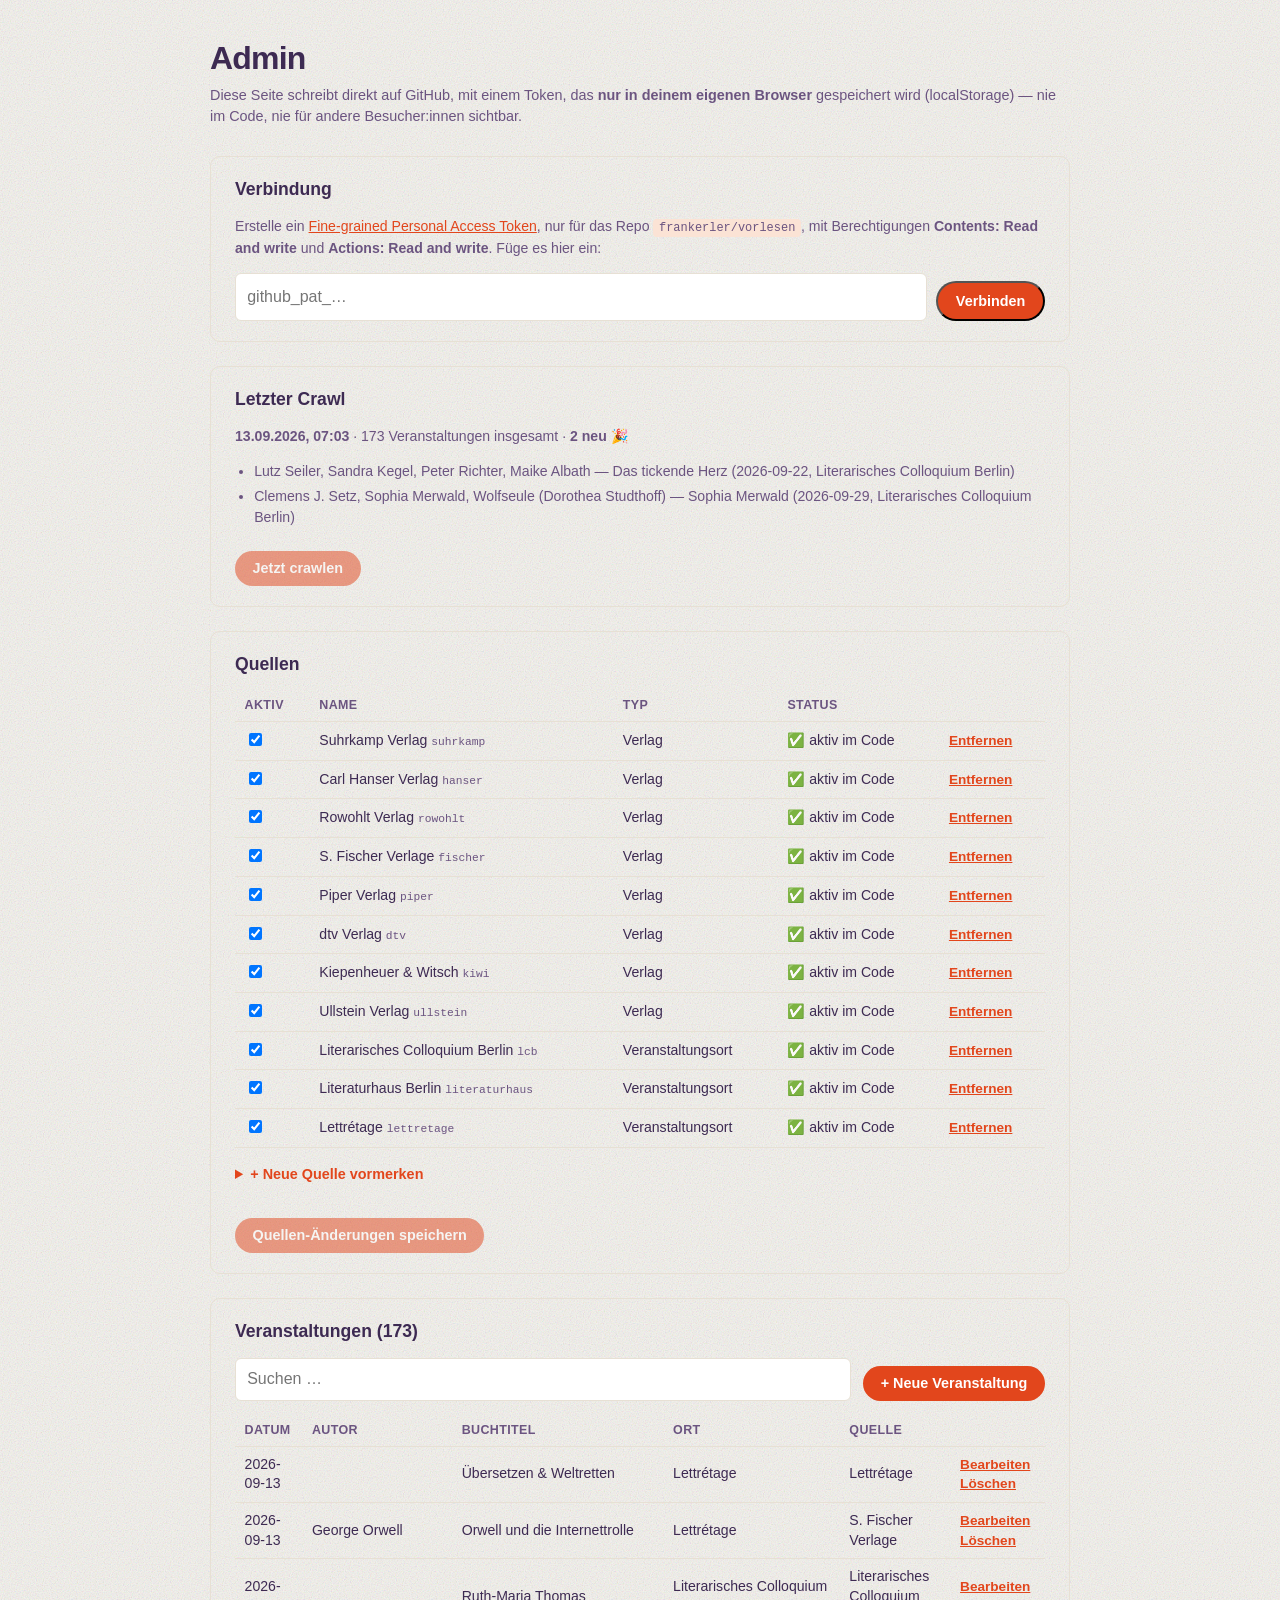
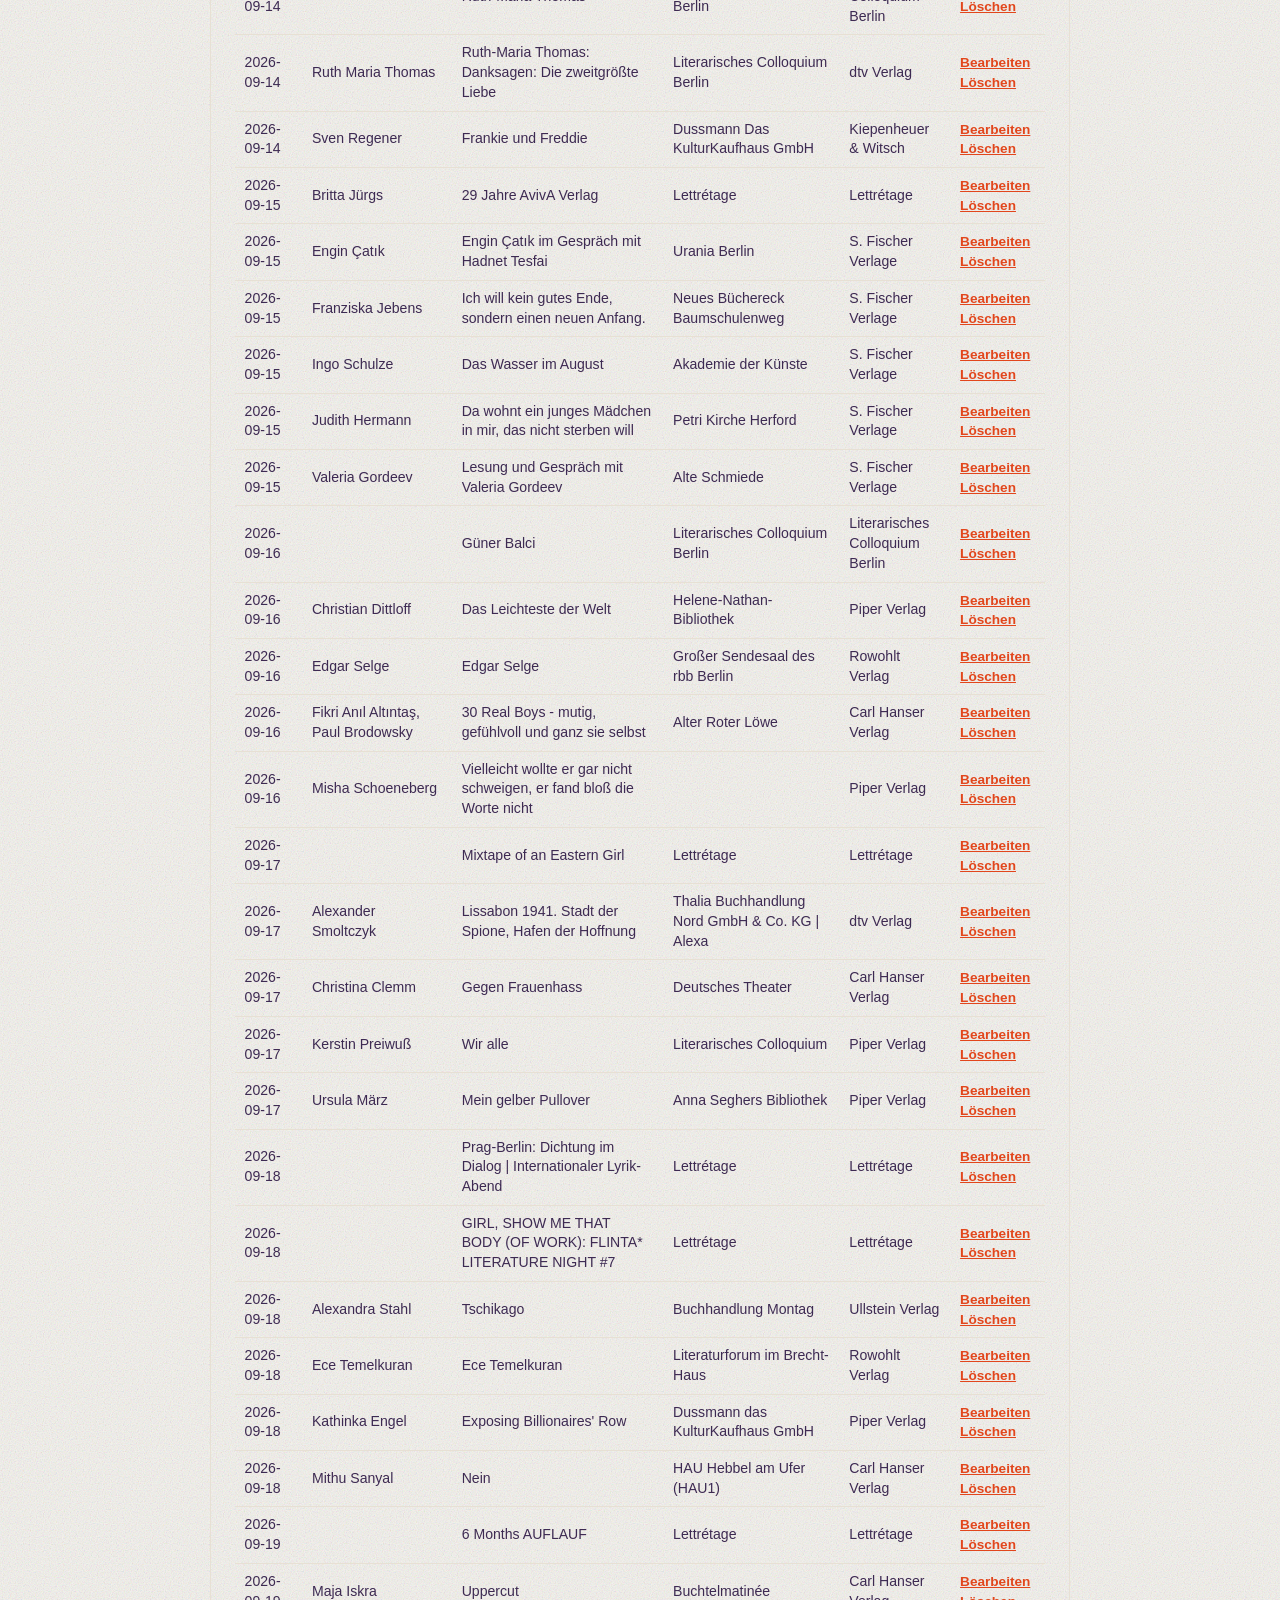
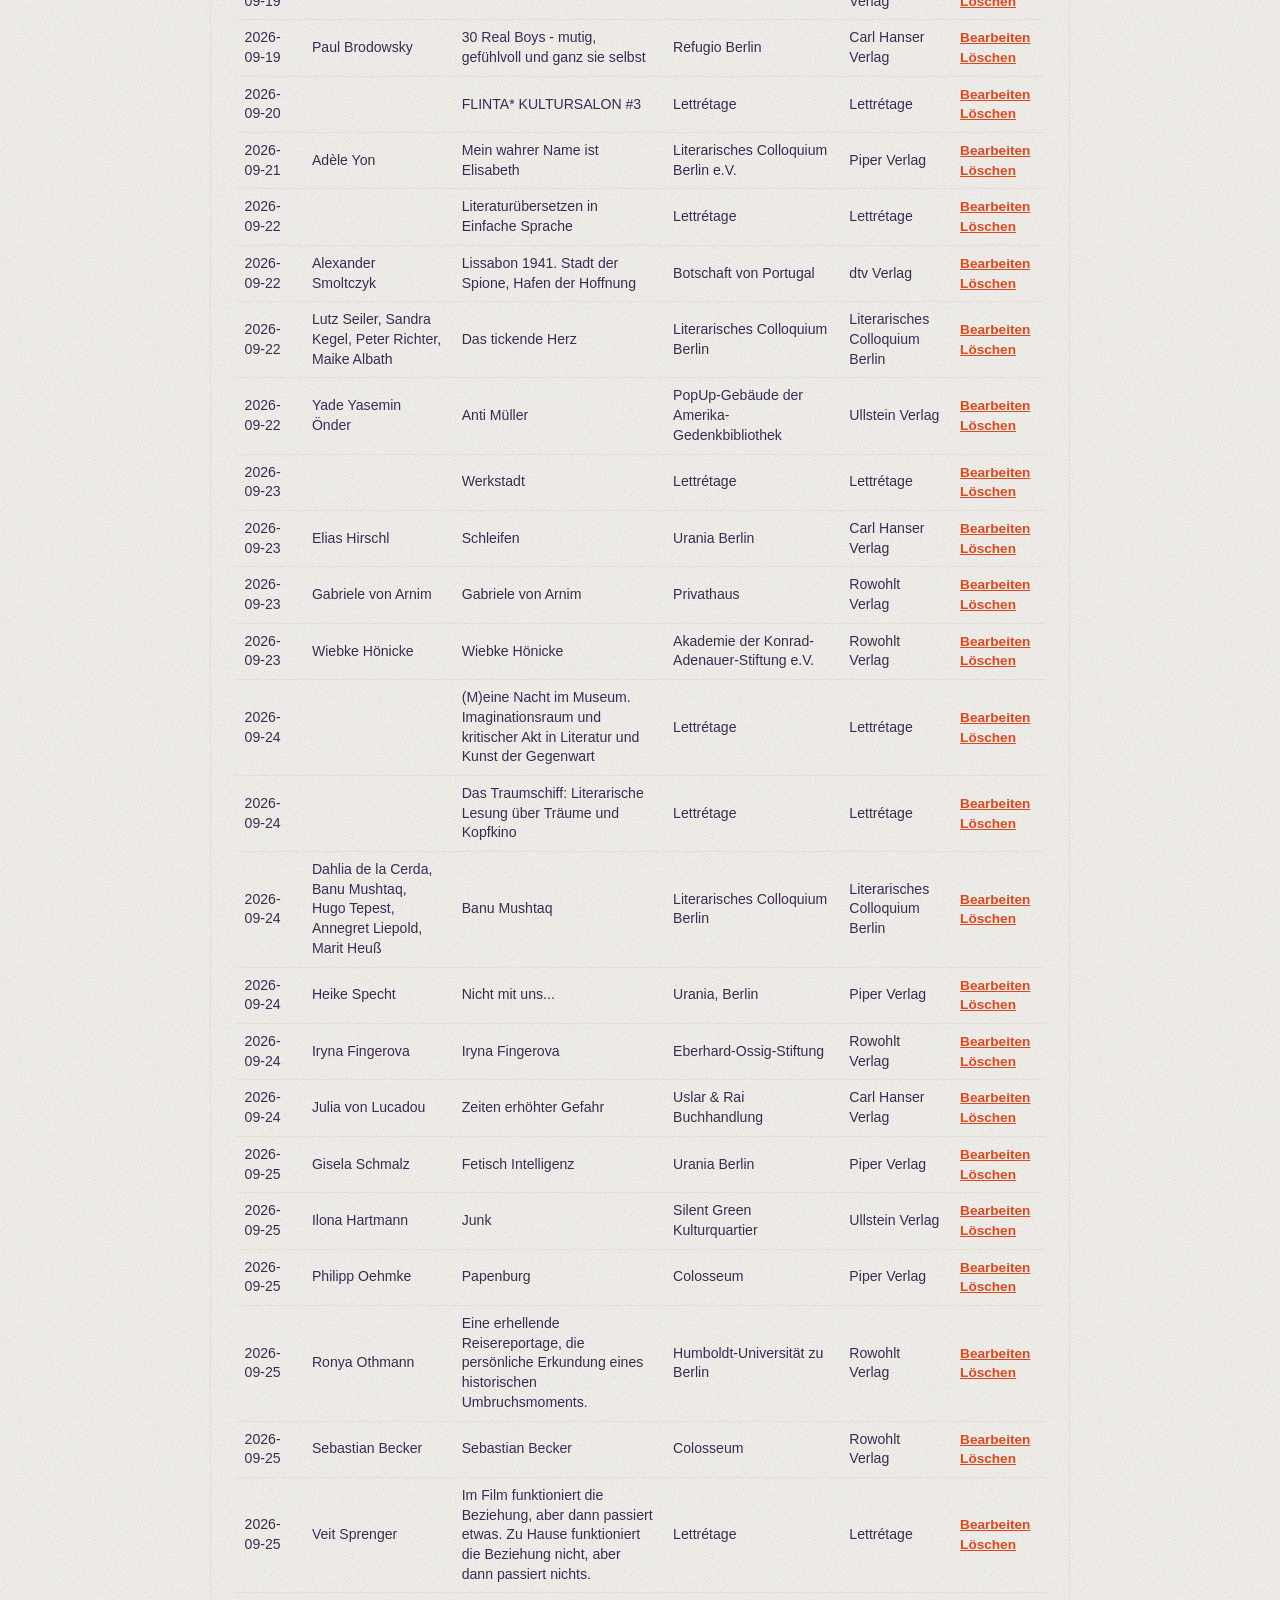
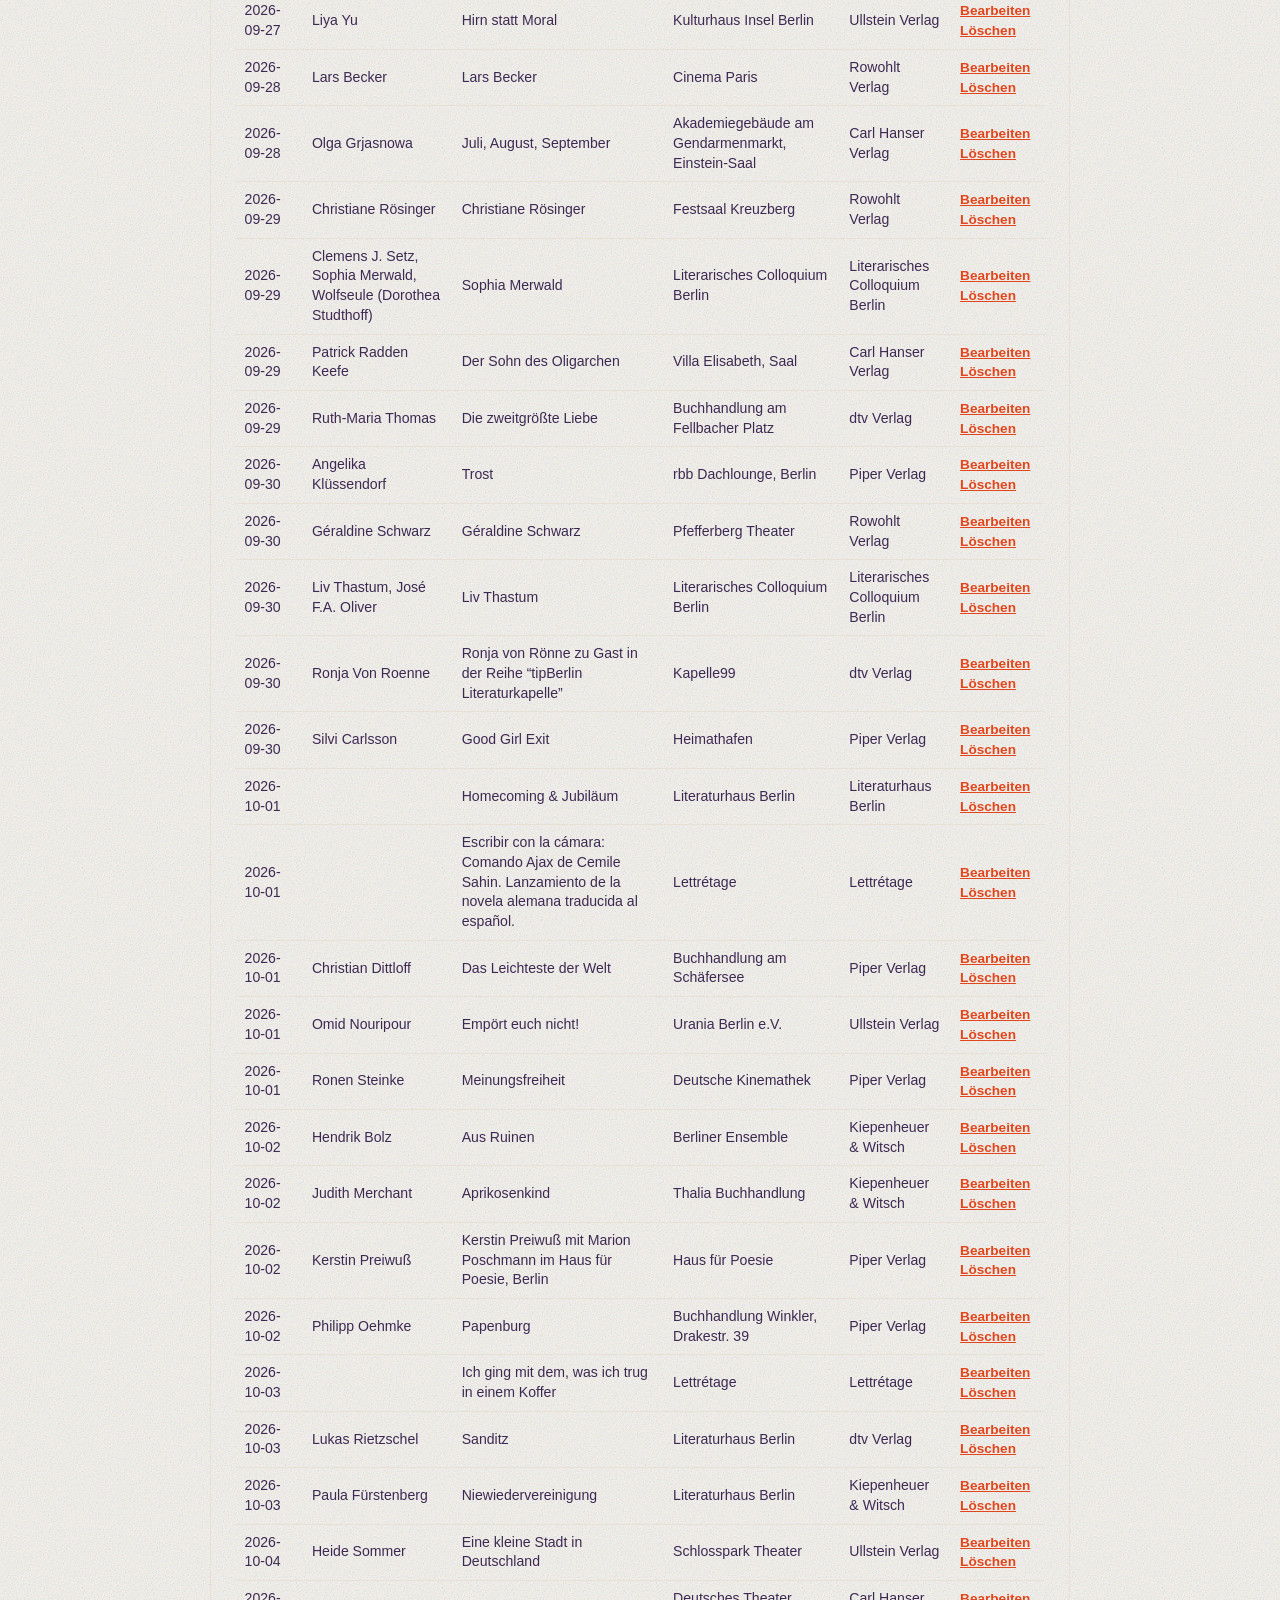
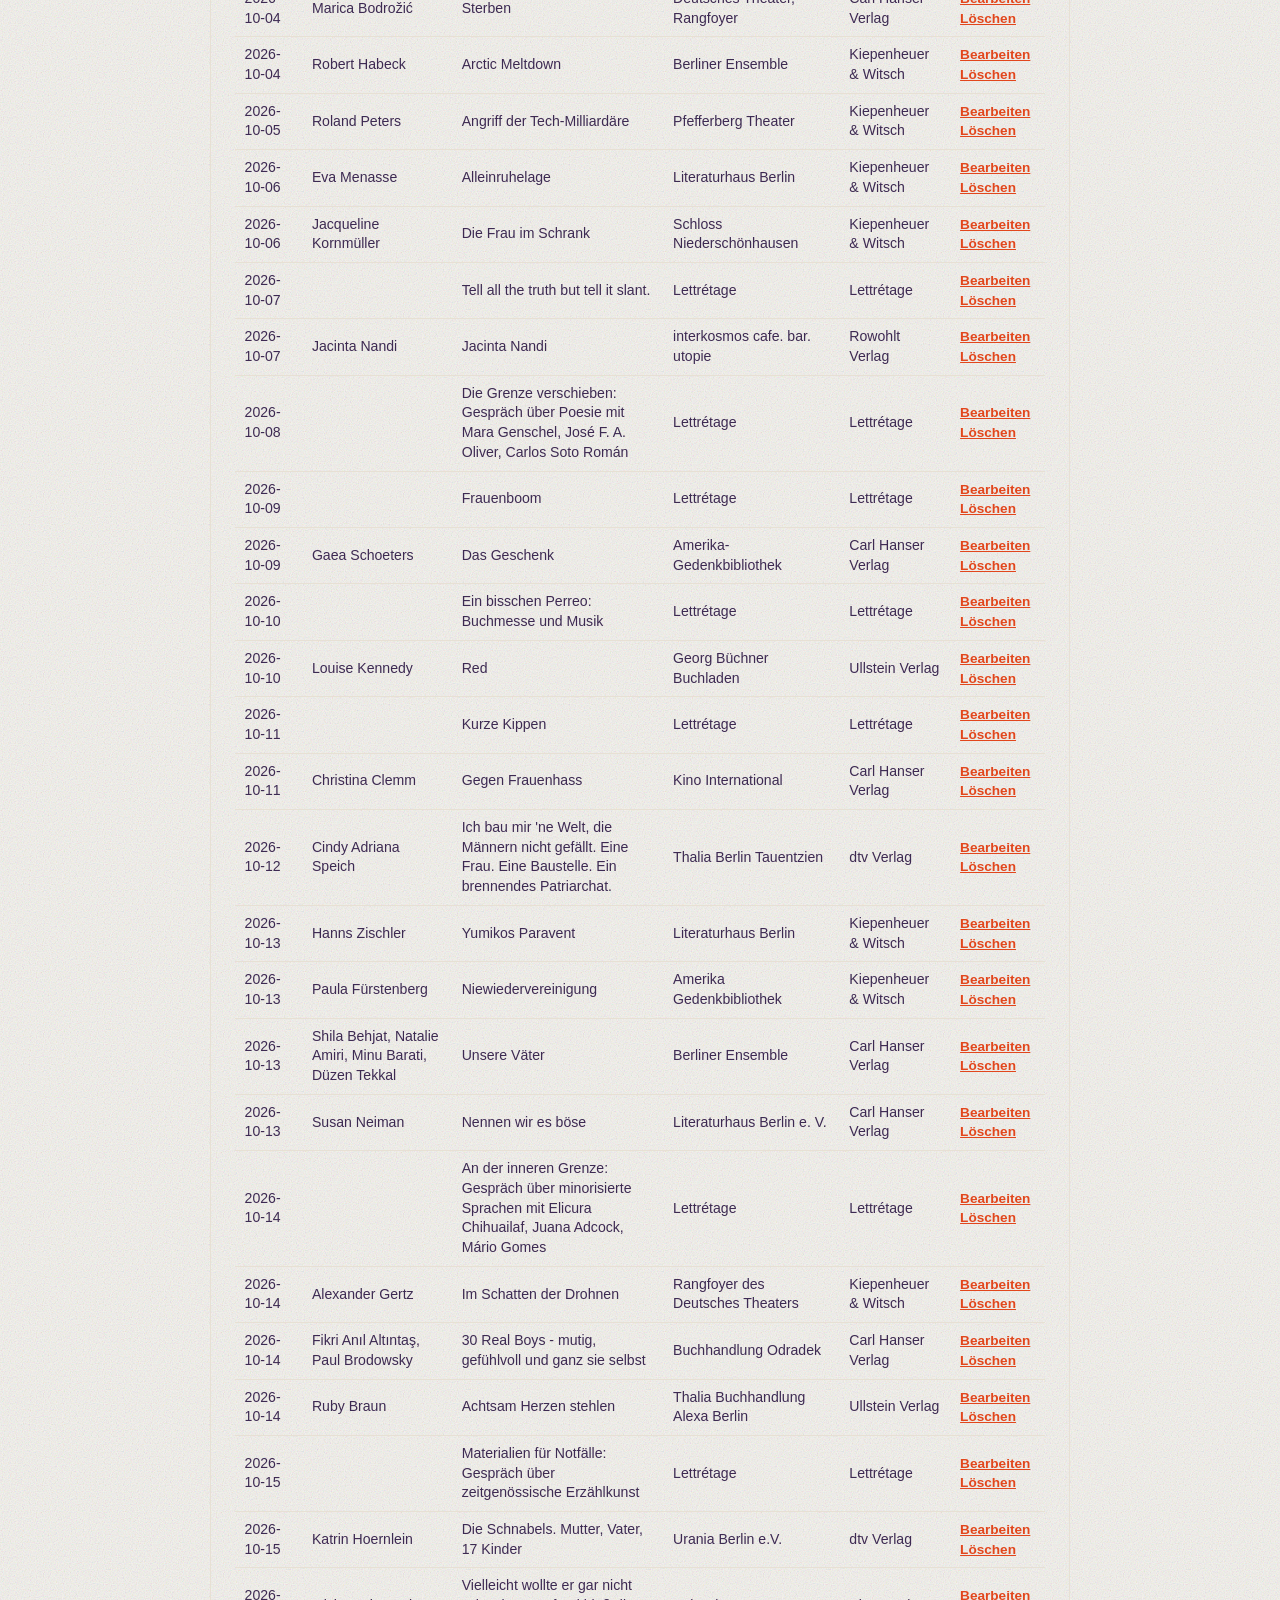
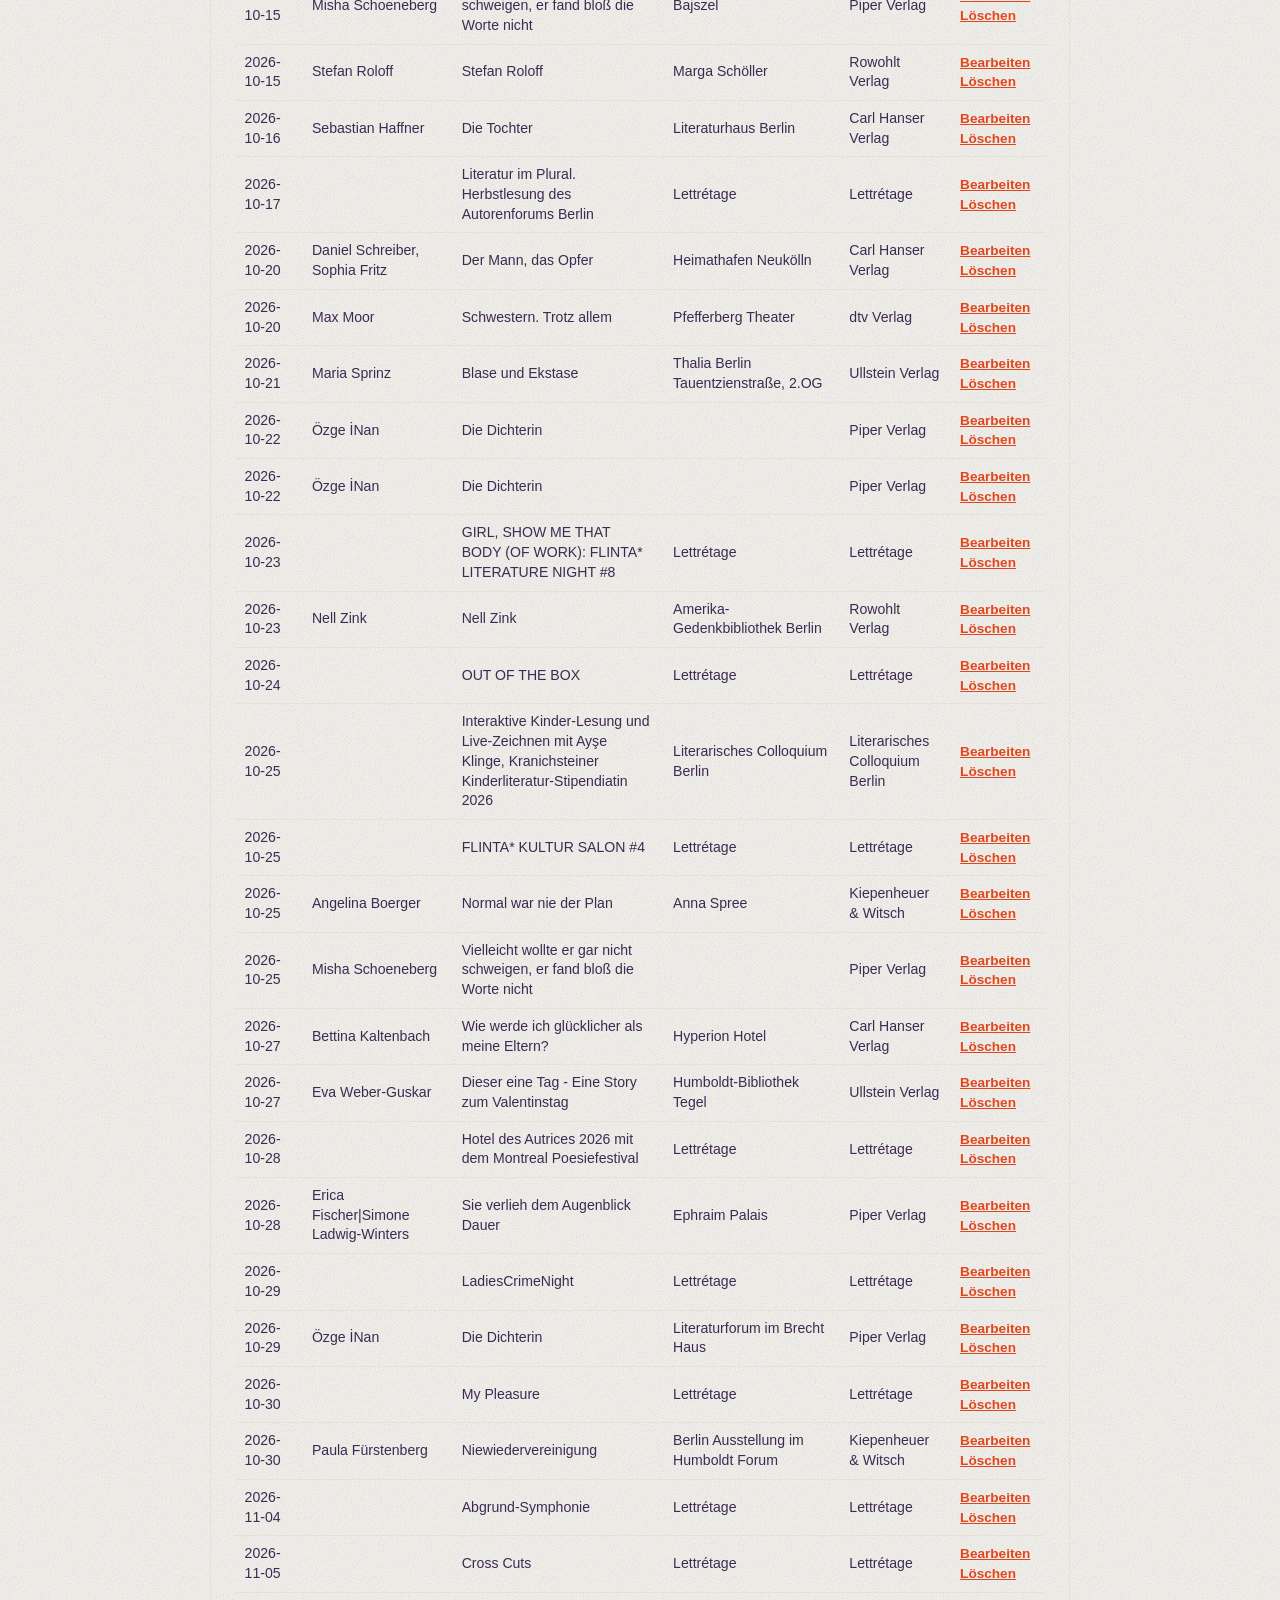
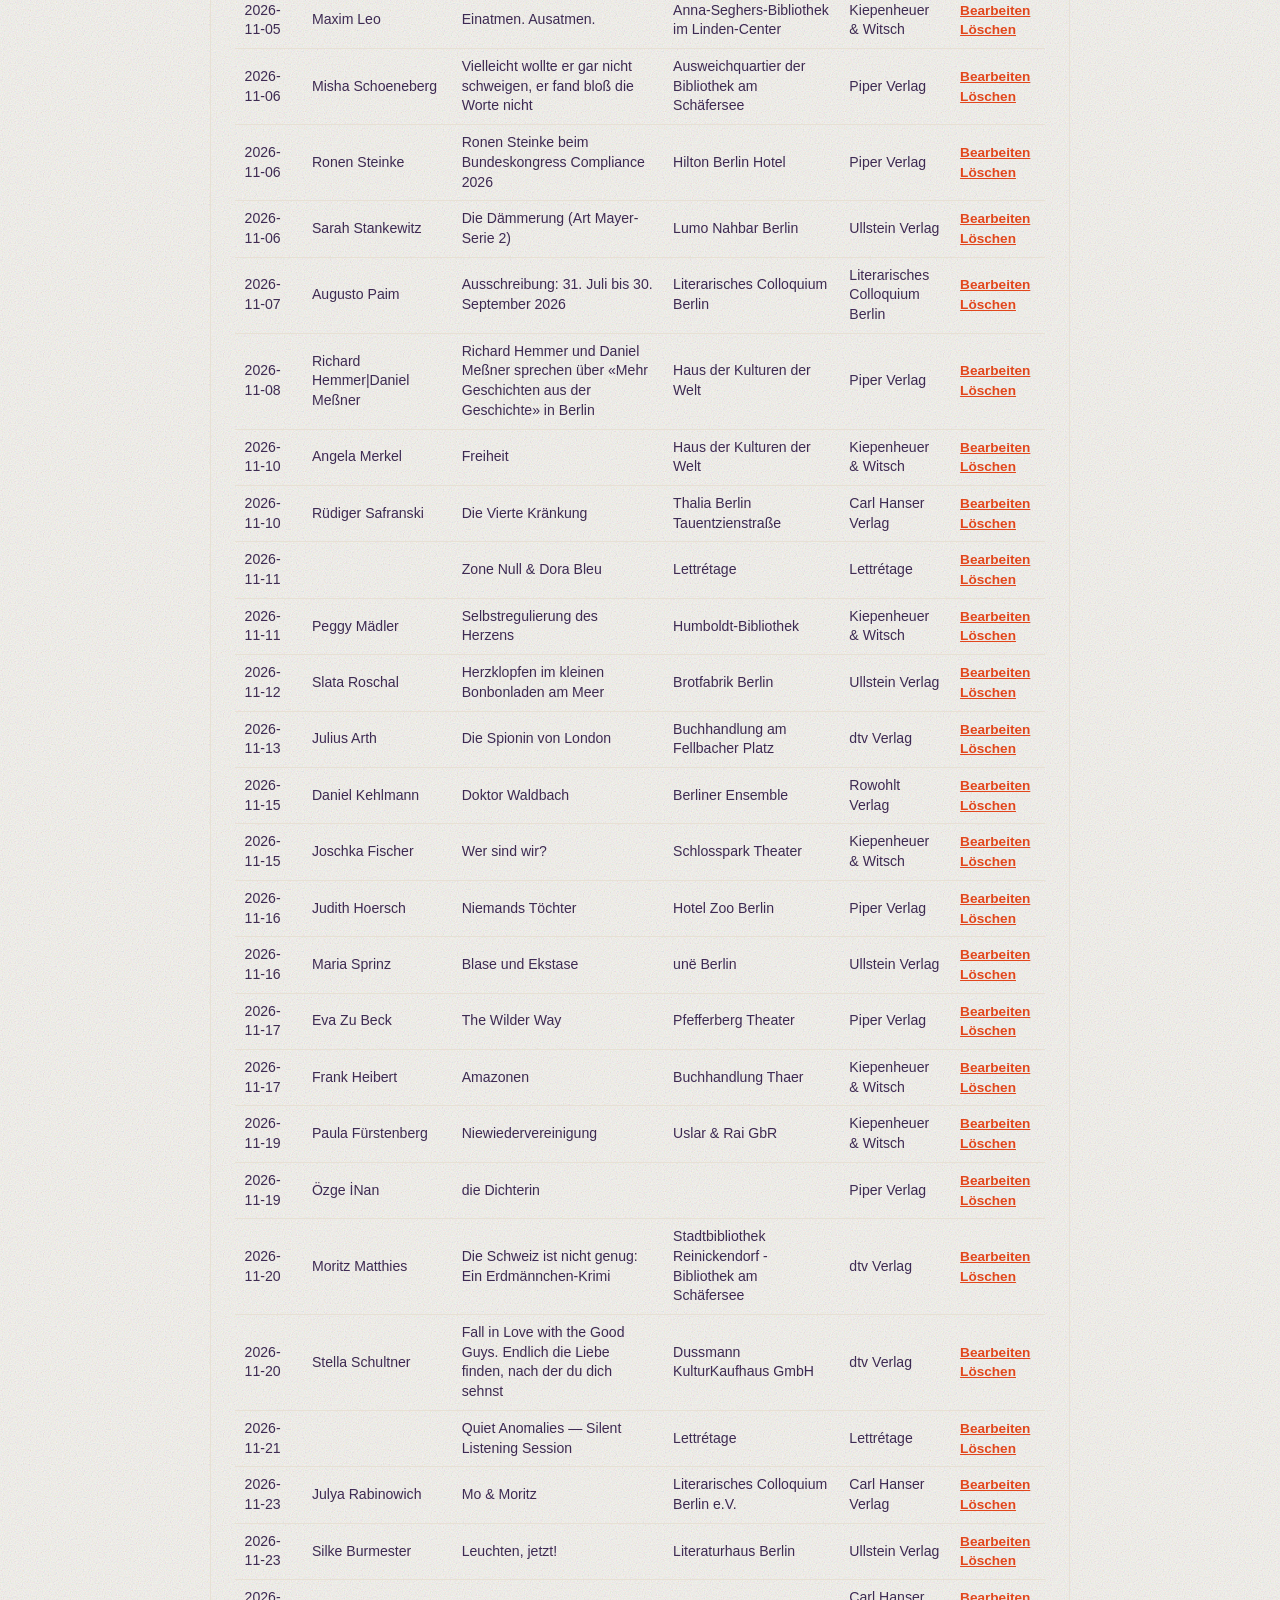
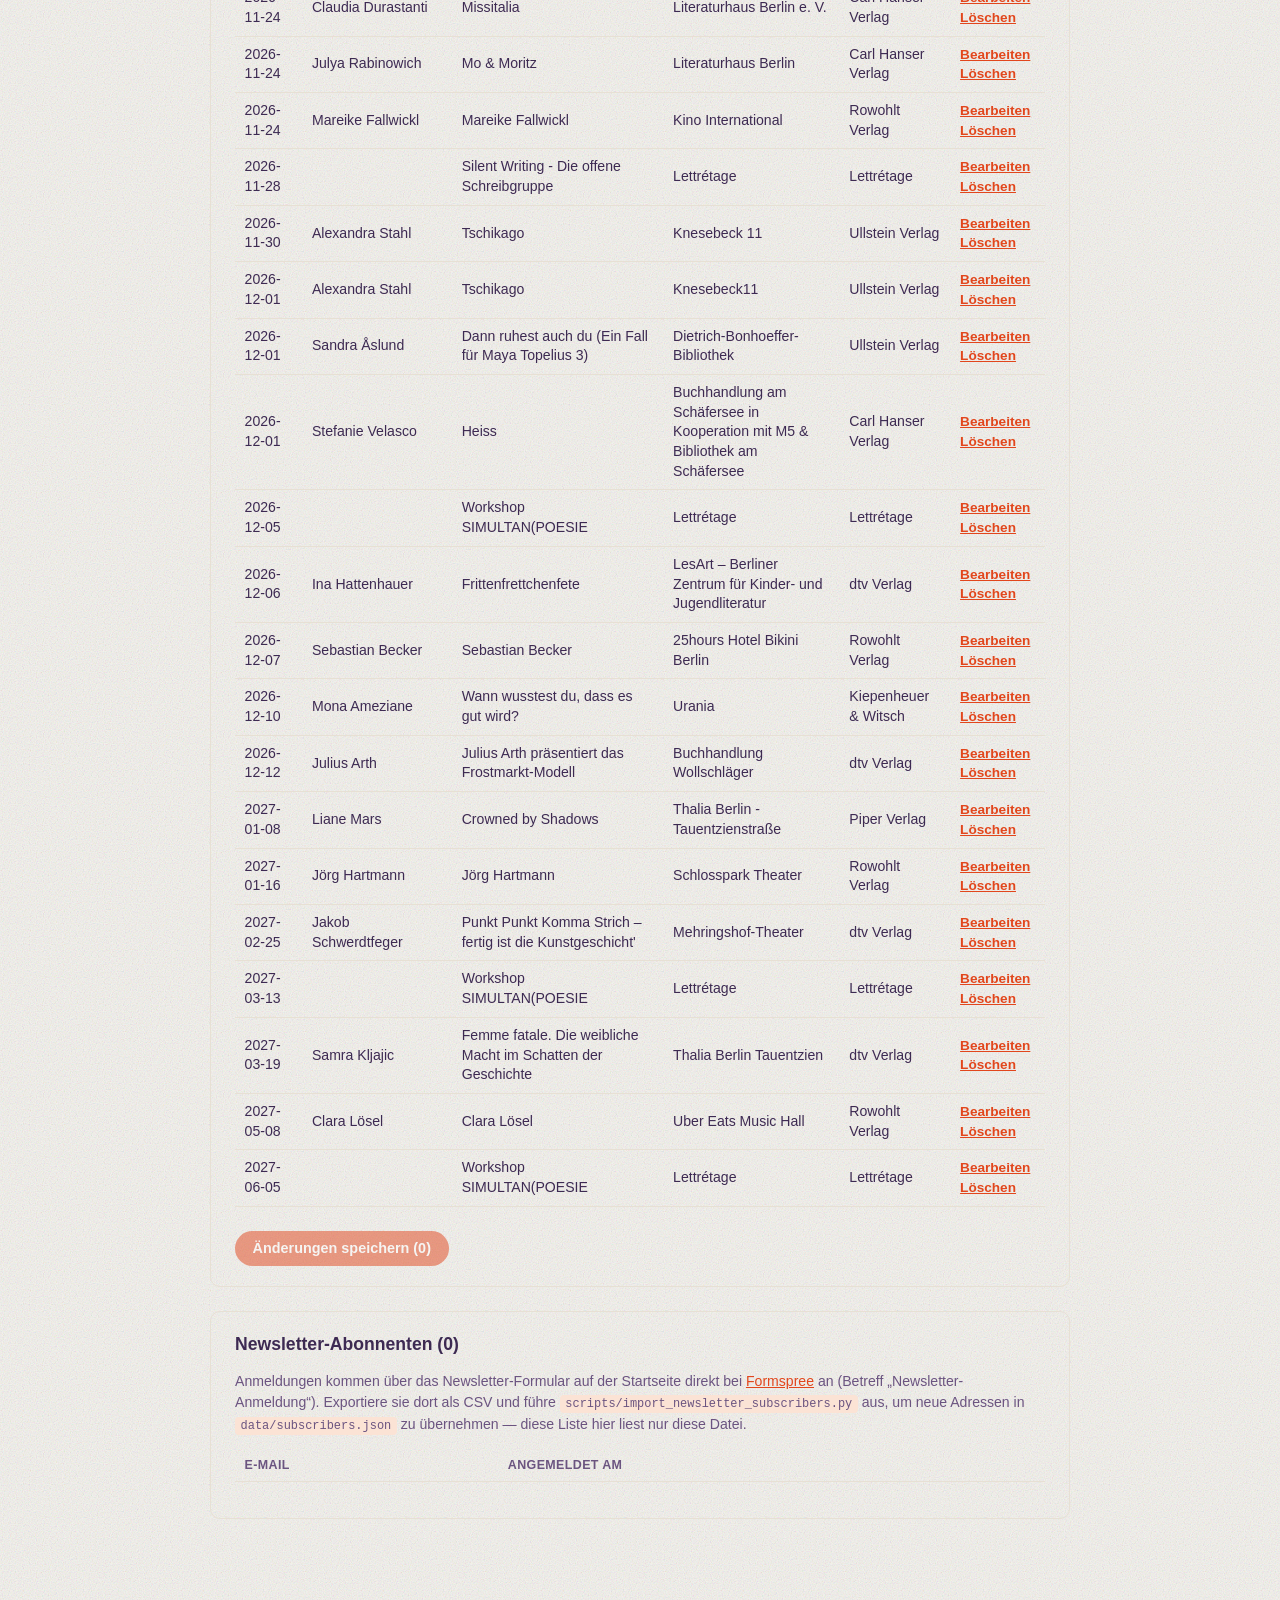
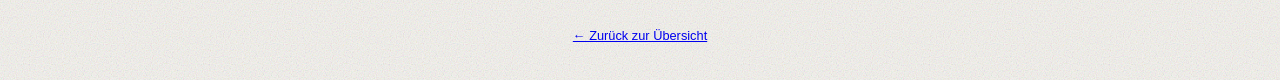
==== web/admin.html @ e62b17f5 "Cap the detail view at 800px wide on desktop The full-screen event detail overlay used to stretch ed" ====
<!DOCTYPE html>
<html lang="de">
<head>
<meta charset="UTF-8">
<meta name="viewport" content="width=device-width, initial-scale=1.0">
<meta name="robots" content="noindex, nofollow">
<title>Admin · Laut vorlesen in Berlin</title>
<link rel="stylesheet" href="style.css?v=29">
<link rel="stylesheet" href="admin.css?v=29">
</head>
<body class="admin-body">
  <header class="site-header">
    <h1>Admin</h1>
    <p class="admin-subtitle">
      Diese Seite schreibt direkt auf GitHub, mit einem Token, das <strong>nur in deinem eigenen Browser</strong>
      gespeichert wird (localStorage) — nie im Code, nie für andere Besucher:innen sichtbar.
    </p>
  </header>

  <main>
    <!-- Connection -->
    <section class="admin-section" id="connect-section">
      <h2>Verbindung</h2>
      <div id="connect-disconnected">
        <p class="admin-note">
          Erstelle ein <a href="https://github.com/settings/personal-access-tokens/new" target="_blank" rel="noopener noreferrer">Fine-grained Personal Access Token</a>,
          nur für das Repo <code>frankerler/vorlesen</code>, mit Berechtigungen
          <strong>Contents: Read and write</strong> und <strong>Actions: Read and write</strong>. Füge es hier ein:
        </p>
        <div class="connect-row">
          <input type="password" id="token-input" placeholder="github_pat_…" autocomplete="off">
          <button id="connect-btn" class="detail-link">Verbinden</button>
        </div>
      </div>
      <div id="connect-connected" hidden>
        <p class="admin-note">✅ Verbunden als <strong id="connected-user"></strong>. <button id="disconnect-btn" class="link-btn">Trennen</button></p>
      </div>
      <p id="connect-error" class="suggest-status suggest-status--error" hidden></p>
    </section>

    <!-- Last crawl / new events -->
    <section class="admin-section">
      <h2>Letzter Crawl</h2>
      <div id="last-run-info" class="admin-note">Lade …</div>
      <button id="crawl-now-btn" class="detail-link" disabled title="Verbinde dich zuerst mit GitHub">Jetzt crawlen</button>
      <p id="crawl-status" class="suggest-status" hidden></p>
    </section>

    <!-- Sources -->
    <section class="admin-section">
      <h2>Quellen</h2>
      <table class="admin-table" id="sources-table">
        <thead><tr><th>Aktiv</th><th>Name</th><th>Typ</th><th>Status</th><th></th></tr></thead>
        <tbody id="sources-tbody"></tbody>
      </table>
      <details class="admin-add-form">
        <summary>+ Neue Quelle vormerken</summary>
        <p class="admin-note">
          Neue Quellen brauchen erst einen eigenen Scraper (jede Website ist anders aufgebaut) — hier trägst
          du sie nur als Wunsch/Vormerkung ein; sie crawlt noch nichts, bis der Scraper gebaut ist.
        </p>
        <form id="add-source-form">
          <label>ID (kurz, z. B. <code>aufbau</code>)<input type="text" name="id" required pattern="[a-z0-9_-]+"></label>
          <label>Name<input type="text" name="label" required></label>
          <label>Typ
            <select name="type"><option value="publisher">Verlag</option><option value="venue">Veranstaltungsort</option></select>
          </label>
          <label>URL<input type="url" name="url" placeholder="https://…"></label>
          <button type="submit" class="detail-link">Vormerken</button>
        </form>
      </details>
      <button id="save-sources-btn" class="detail-link" disabled title="Verbinde dich zuerst mit GitHub">Quellen-Änderungen speichern</button>
      <p id="sources-status" class="suggest-status" hidden></p>
    </section>

    <!-- Events CRUD -->
    <section class="admin-section">
      <h2>Veranstaltungen (<span id="events-count">0</span>)</h2>
      <div class="admin-toolbar">
        <input type="search" id="events-search" placeholder="Suchen …">
        <button id="add-event-btn" class="detail-link">+ Neue Veranstaltung</button>
      </div>
      <table class="admin-table" id="events-table">
        <thead><tr><th>Datum</th><th>Autor</th><th>Buchtitel</th><th>Ort</th><th>Quelle</th><th></th></tr></thead>
        <tbody id="events-tbody"></tbody>
      </table>
      <button id="save-events-btn" class="detail-link" disabled title="Verbinde dich zuerst mit GitHub">
        Änderungen speichern (<span id="pending-changes">0</span>)
      </button>
      <p id="events-status" class="suggest-status" hidden></p>
    </section>

    <!-- Newsletter subscribers -->
    <section class="admin-section">
      <h2>Newsletter-Abonnenten (<span id="subscribers-count">0</span>)</h2>
      <p class="admin-note">
        Anmeldungen kommen über das Newsletter-Formular auf der Startseite direkt bei
        <a href="https://formspree.io/login" target="_blank" rel="noopener noreferrer">Formspree</a> an (Betreff
        „Newsletter-Anmeldung“). Exportiere sie dort als CSV und führe
        <code>scripts/import_newsletter_subscribers.py</code> aus, um neue Adressen in
        <code>data/subscribers.json</code> zu übernehmen — diese Liste hier liest nur diese Datei.
      </p>
      <table class="admin-table" id="subscribers-table">
        <thead><tr><th>E-Mail</th><th>Angemeldet am</th></tr></thead>
        <tbody id="subscribers-tbody"></tbody>
      </table>
    </section>
  </main>

  <div id="event-overlay" class="overlay" hidden>
    <div class="detail-panel" role="dialog" aria-modal="true">
      <button id="close-event-form" class="close-btn" aria-label="Schließen">&times;</button>
      <h2 id="event-form-title">Veranstaltung bearbeiten</h2>
      <form id="event-form">
        <input type="hidden" name="id">
        <label>Autor *<input type="text" name="author" required></label>
        <label>Buchtitel *<input type="text" name="book_title" required></label>
        <label>Datum *<input type="date" name="date" required></label>
        <label>Uhrzeit<input type="time" name="time"></label>
        <label>Veranstaltungsort<input type="text" name="venue"></label>
        <label>Adresse<input type="text" name="address" placeholder="Straße, PLZ Berlin"></label>
        <label>Quelle / Verlag<input type="text" name="publisher"></label>
        <label>Link<input type="url" name="url" placeholder="https://…"></label>
        <label>Cover-Bild-URL<input type="url" name="cover_image" placeholder="https://…"></label>
        <label>Bildnachweis (Fotograf:in)<input type="text" name="image_credit" placeholder="z. B. Max Mustermann"></label>
        <button type="submit" class="detail-link suggest-submit">Übernehmen</button>
      </form>
    </div>
  </div>

  <footer class="site-footer">
    <p><a href="index.html">← Zurück zur Übersicht</a></p>
  </footer>

  <script src="admin.js?v=29"></script>
</body>
</html>
---- web/style.css ----
:root {
  --bg: #f6f4ef;
  --card-bg: #ffffff;
  --ink: #3d2a52;
  --ink-soft: #6b5480;
  --accent: #e2461c;
  --accent-dark: #b23414;
  --accent-soft: #fbe3d5;
  --border: #e7e0d4;
  --radius: 10px;
  --font-serif: "Iowan Old Style", Georgia, "Times New Roman", serif;
  --font-sans: -apple-system, BlinkMacSystemFont, "Segoe UI", Helvetica, Arial, sans-serif;
  /* Subtle paper-grain texture, reused wherever a page-level (rather than
     card-level) background is needed, so full-screen views match the body. */
  --grain: url("data:image/svg+xml,%3Csvg xmlns='http://www.w3.org/2000/svg' width='180' height='180'%3E%3Cfilter id='n'%3E%3CfeTurbulence type='fractalNoise' baseFrequency='0.85' numOctaves='2' stitchTiles='stitch'/%3E%3C/filter%3E%3Crect width='100%25' height='100%25' filter='url(%23n)' opacity='0.35'/%3E%3C/svg%3E");
  font-family: var(--font-serif);
}

* { box-sizing: border-box; }

body {
  margin: 0;
  background-color: var(--bg);
  background-image: var(--grain);
  color: var(--ink);
  font-family: var(--font-sans);
  line-height: 1.4;
}

.site-header {
  position: relative;
  padding: 2.5rem 20px 0.5rem;
  max-width: 780px;
  margin: 0 auto;
  text-align: center;
}

/* Sticky search + quick filters: slides out of view while scrolling down
   the list, and slides back in as soon as the user scrolls up even a
   little, without needing to scroll all the way back to the top. */
.controls-bar {
  position: sticky;
  top: 0;
  z-index: 30;
  max-width: 780px;
  margin: 0 auto;
  padding: max(0.5rem, env(safe-area-inset-top)) 20px 0.75rem;
  background-color: var(--bg);
  background-image: var(--grain);
  transition: transform 0.25s ease;
}

.controls-bar.controls-hidden {
  transform: translateY(-100%);
}

.site-header h1 {
  font-family: "Helvetica Neue", Helvetica, Arial, sans-serif;
  font-weight: 600;
  font-size: 2rem;
  margin: 0 0 0.25rem;
  letter-spacing: -0.025em;
  line-height: 1.15;
}

/* Mixed-type lockup, echoing a bold sans-serif statement paired with a
   lighter italic serif flourish underneath -- e.g. site title, "in Berlin". */
.site-header h1 .title-sans {
  display: block;
  font-family: "Helvetica Neue", Helvetica, Arial, sans-serif;
  font-weight: 700;
  color: var(--ink);
}

.site-header h1 .title-serif {
  display: block;
  font-family: var(--font-serif);
  font-style: italic;
  font-weight: 400;
  font-size: 1.15em;
  color: var(--accent);
  letter-spacing: -0.01em;
}

.subtitle {
  color: var(--ink-soft);
  margin: 0 0 1.5rem;
  font-size: 0.95rem;
}

.search-bar {
  display: flex;
  align-items: center;
  gap: 0.75rem;
  border: 1px solid var(--border);
  border-radius: 8px;
  padding: 0.9rem 0.9rem;
  margin: 1rem 0 1.5rem;
}

.search-bar input {
  flex: 1;
  min-width: 0;
  border: none;
  outline: none;
  font-size: 1rem;
  background: transparent;
  color: var(--ink);
  padding: 0.1rem;
}

.search-bar input::placeholder { color: #9b9385; }

.result-count {
  flex: 0 0 auto;
  font-size: 0.8rem;
  color: var(--ink-soft);
  white-space: nowrap;
}

.quick-filters {
  display: flex;
  gap: 0.5rem;
  margin: 0.9rem 0 0;
  overflow-x: auto;
  -webkit-overflow-scrolling: touch;
  scrollbar-width: none;
}
.quick-filters::-webkit-scrollbar { display: none; }

.quick-filters a {
  flex: 0 0 auto;
  font-size: 0.82rem;
  font-weight: 600;
  color: var(--ink-soft);
  text-decoration: none;
  padding: 0.3rem 0.75rem;
  border-radius: 999px;
  border: 1px solid var(--border);
}

.quick-filters a:hover { border-color: var(--accent); color: var(--accent); }

.quick-filters a.active {
  background: var(--accent);
  border-color: var(--accent);
  color: white;
}

@media (max-width: 640px) {
  .site-header h1 { font-size: 1.7rem; }
}

main {
  max-width: 780px;
  margin: 0 auto;
  padding: 20px 20px 3rem;
}

.event-list {
  display: flex;
  flex-direction: column;
  gap: 0.6rem;
}

.date-heading {
  font-size: 0.78rem;
  font-weight: 700;
  text-transform: uppercase;
  letter-spacing: 0.06em;
  color: var(--ink);
  margin: 1.6rem 0 0.4rem;
}

.date-heading:first-child { margin-top: 0.5rem; }

.event-card {
  display: flex;
  width: 100%;
  gap: 0.9rem;
  align-items: flex-start;
  background: none;
  border: none;
  border-radius: var(--radius);
  padding: 0;
  cursor: pointer;
  transition: transform 0.15s ease;
  text-align: left;
  font: inherit;
  color: inherit;
  -webkit-appearance: none;
  appearance: none;
}

.event-card:hover {
  transform: translateY(-1px);
}

.event-card .cover-thumb {
  flex: 0 0 auto;
  width: 40px;
  height: 56px;
  object-fit: cover;
  border-radius: 4px;
  background: var(--accent-soft);
  box-shadow: 0 1px 3px rgba(0,0,0,0.15);
}

.cover-thumb.placeholder {
  display: flex;
  align-items: center;
  justify-content: center;
  font-size: 1.1rem;
}

.event-main { flex: 1; min-width: 0; }

.event-title {
  font-family: var(--font-sans);
  font-weight: 400;
  font-size: 1.1rem;
  line-height: 1.15;
  margin: 0;
  color: var(--accent);
  white-space: nowrap;
  overflow: hidden;
  text-overflow: ellipsis;
}

.event-meta {
  font-family: var(--font-serif);
  font-size: 0.84rem;
  line-height: 1.3;
  color: var(--ink-soft);
  white-space: nowrap;
  overflow: hidden;
  text-overflow: ellipsis;
}

.event-meta .sep { margin: 0 0.35rem; opacity: 0.5; }

@media (max-width: 640px) {
  .event-title,
  .event-meta {
    white-space: normal;
    overflow: visible;
    text-overflow: clip;
  }
}

.publisher-tag {
  flex: 0 0 auto;
  font-size: 0.7rem;
  color: var(--accent);
  background: var(--accent-soft);
  padding: 0.2rem 0.55rem;
  border-radius: 999px;
  white-space: nowrap;
}

.empty-state {
  text-align: center;
  color: var(--ink-soft);
  padding: 3rem 1rem;
}

/* --- Detail overlay --- */

.overlay[hidden] {
  display: none;
}

.overlay {
  position: fixed;
  inset: 0;
  background: rgba(20, 17, 12, 0.45);
  display: flex;
  align-items: flex-start;
  justify-content: center;
  padding: 4vh 20px;
  overflow-y: auto;
  z-index: 50;
}

.detail-panel {
  background: var(--card-bg);
  border-radius: 14px;
  max-width: 640px;
  width: 100%;
  padding: 2rem;
  position: relative;
  box-shadow: 0 20px 60px rgba(0,0,0,0.25);
}

.close-btn {
  position: absolute;
  top: 0.9rem;
  right: 0.9rem;
  border: none;
  background: var(--accent-soft);
  color: var(--ink);
  width: 32px;
  height: 32px;
  border-radius: 50%;
  font-size: 1.3rem;
  line-height: 1;
  cursor: pointer;
}
.close-btn:hover { background: #e6d3c4; }

/* --- Full-screen event detail (not a centered modal) -- back arrow top
   left is the standard mobile "drill-in" pattern, and leaves room for
   swipe-up-for-next-event without a dialog box getting in the way. --- */

.detail-overlay {
  background-color: var(--bg);
  background-image: var(--grain);
  padding: 0;
}

.detail-overlay .detail-panel {
  background: transparent;
  max-width: 800px;
  width: 100%;
  margin: 0 auto;
  min-height: 100%;
  border-radius: 0;
  box-shadow: none;
  padding: 4.5rem 20px 3rem;
}

/* Transition lives on #detail-content, a sibling of .back-btn, not an
   ancestor of it -- transforming an ancestor of a position:fixed element
   would reset that element's containing block and make it jump. */
.detail-overlay #detail-content {
  transition: opacity 0.18s ease, transform 0.18s ease;
}

.detail-overlay #detail-content.detail-leaving {
  opacity: 0;
  transform: translateY(-16px);
}

.back-btn {
  position: fixed;
  top: max(16px, env(safe-area-inset-top));
  left: max(16px, calc((100vw - 800px) / 2 + 16px));
  border: none;
  background: none;
  color: var(--ink);
  width: 36px;
  height: 36px;
  font-size: 1.5rem;
  line-height: 1;
  cursor: pointer;
  z-index: 2;
  transition: color 0.15s ease;
}
.back-btn:hover { color: var(--accent); }

.share-btn {
  position: fixed;
  top: max(16px, env(safe-area-inset-top));
  right: max(16px, calc((100vw - 800px) / 2 + 16px));
  display: flex;
  align-items: center;
  justify-content: center;
  border: none;
  background: none;
  color: var(--ink);
  width: 36px;
  height: 36px;
  cursor: pointer;
  z-index: 2;
  transition: color 0.15s ease;
}
.share-btn:hover { color: var(--accent); }

.share-feedback {
  position: fixed;
  top: max(58px, calc(env(safe-area-inset-top) + 42px));
  right: max(16px, calc((100vw - 800px) / 2 + 16px));
  z-index: 2;
  background: var(--ink);
  color: var(--bg);
  font-size: 0.78rem;
  font-family: var(--font-sans);
  padding: 0.3rem 0.7rem;
  border-radius: 999px;
  white-space: nowrap;
}

.detail-header {
  display: flex;
  gap: 1.25rem;
  margin-bottom: 1.25rem;
}

.detail-cover-wrap {
  flex: 0 0 auto;
  width: 110px;
}

.detail-cover {
  width: 110px;
  height: 156px;
  object-fit: cover;
  border-radius: 6px;
  background: var(--accent-soft);
  box-shadow: 0 3px 10px rgba(0,0,0,0.2);
}

.detail-cover-credit {
  margin: 0.35rem 0 0;
  font-size: 0.7rem;
  line-height: 1.3;
  color: var(--ink-soft);
  text-align: center;
}

.detail-cover.placeholder {
  display: flex;
  align-items: center;
  justify-content: center;
  font-size: 2.4rem;
}

.detail-heading h2 {
  margin: 0 0 0.35rem;
  font-family: var(--font-sans);
  font-weight: 300;
  font-size: 1.75rem;
  line-height: 1.2;
  color: var(--accent);
}

.detail-heading .detail-author {
  font-size: 1rem;
  color: var(--ink-soft);
  margin: 0 0 0.5rem;
}

.detail-heading .publisher-tag { margin-top: 0.3rem; display: inline-block; }

.detail-facts {
  display: grid;
  grid-template-columns: auto 1fr;
  gap: 0.4rem 0.9rem;
  font-size: 0.92rem;
  margin: 1rem 0;
  padding: 1rem 0;
  border-top: 1px solid var(--border);
  border-bottom: 1px solid var(--border);
}

.detail-facts dt { color: var(--ink-soft); }
.detail-facts dd { margin: 0; }
.detail-facts a { color: var(--accent); }

.detail-description {
  font-family: var(--font-serif);
  font-size: 0.95rem;
  line-height: 1.6;
  color: var(--ink);
  white-space: pre-line;
  margin: 1rem 0;
}
.detail-description a { color: var(--accent); }

.detail-link {
  display: inline-block;
  margin-top: 0.5rem;
  padding: 0.6rem 1.1rem;
  background: var(--accent);
  color: white;
  text-decoration: none;
  border-radius: 999px;
  font-size: 0.9rem;
  font-weight: 600;
}
.detail-link:hover { background: var(--accent-dark); }

.site-footer {
  text-align: center;
  color: var(--ink-soft);
  font-size: 0.8rem;
  padding: 1.5rem;
}

/* --- Suggest-a-reading FAB + form --- */

.fab-add {
  position: absolute;
  top: 20px;
  right: 20px;
  width: 32px;
  height: 32px;
  border-radius: 50%;
  border: none;
  background: none;
  color: var(--ink);
  font-size: 1.6rem;
  font-weight: 300;
  line-height: 1;
  cursor: pointer;
  z-index: 2;
  transition: color 0.15s ease, transform 0.15s ease;
}
.fab-add:hover { color: var(--accent); transform: scale(1.1); }

/* --- Floating newsletter widget: a pill that morphs in place into a small
   input tile, staying anchored at the bottom instead of opening a modal. --- */

.newsletter-widget {
  position: fixed;
  left: 50%;
  bottom: max(20px, env(safe-area-inset-bottom));
  transform: translateX(-50%);
  z-index: 45;
  display: flex;
  align-items: center;
  background: var(--accent);
  color: white;
  border-radius: 999px;
  box-shadow: 0 4px 20px rgba(0,0,0,0.2);
  overflow: hidden;
  transition: width 0.3s ease, border-radius 0.3s ease, background-color 0.3s ease;
}

.newsletter-widget.is-open {
  background: var(--card-bg);
  color: var(--ink);
  border-radius: 20px;
}

.newsletter-toggle {
  flex: 1;
  border: none;
  background: none;
  color: inherit;
  font: inherit;
  font-weight: 600;
  font-size: 0.92rem;
  padding: 0.8rem 1.5rem;
  white-space: nowrap;
  cursor: pointer;
}

.newsletter-form {
  display: flex;
  align-items: center;
  gap: 0.4rem;
  width: 100%;
  padding: 0.5rem 0.5rem 0.5rem 1rem;
}
.newsletter-form[hidden] { display: none; }

.newsletter-email {
  flex: 1;
  min-width: 0;
  border: none;
  outline: none;
  background: none;
  font: inherit;
  font-size: 0.92rem;
  color: var(--ink);
}
.newsletter-email::placeholder { color: var(--ink-soft); }

.newsletter-submit,
.newsletter-close {
  flex: 0 0 auto;
  width: 32px;
  height: 32px;
  display: flex;
  align-items: center;
  justify-content: center;
  border: none;
  border-radius: 50%;
  background: none;
  color: var(--ink-soft);
  font-size: 1rem;
  line-height: 1;
  cursor: pointer;
  transition: color 0.15s ease, background-color 0.15s ease;
}
.newsletter-submit {
  background: var(--accent);
  color: white;
  font-size: 1.2rem;
}
.newsletter-submit:hover { background: var(--accent-dark); }
.newsletter-close:hover { color: var(--accent); }

.suggest-intro {
  font-size: 0.9rem;
  color: var(--ink-soft);
  line-height: 1.5;
  margin: 0.25rem 0 1.25rem;
}
.suggest-intro a { color: var(--accent); }

#suggest-form,
#event-form {
  display: flex;
  flex-direction: column;
  gap: 0.9rem;
}

#suggest-form label,
#event-form label {
  display: flex;
  flex-direction: column;
  gap: 0.3rem;
  font-size: 0.85rem;
  color: var(--ink-soft);
  font-weight: 600;
}

#suggest-form input,
#suggest-form textarea,
#event-form input,
#event-form textarea {
  font: inherit;
  font-weight: 400;
  color: var(--ink);
  border: 1px solid var(--border);
  border-radius: 6px;
  padding: 0.55rem 0.7rem;
  background: var(--bg);
}

#suggest-form input:focus,
#suggest-form textarea:focus,
#event-form input:focus,
#event-form textarea:focus {
  outline: 2px solid var(--accent);
  outline-offset: 1px;
}

#suggest-form textarea { resize: vertical; }

.suggest-form-row {
  display: flex;
  gap: 0.9rem;
}
.suggest-form-row label { flex: 1; }

.suggest-submit {
  border: none;
  cursor: pointer;
  align-self: flex-start;
  margin-top: 0.25rem;
}
.suggest-submit:disabled { opacity: 0.6; cursor: default; }

.suggest-status {
  font-size: 0.85rem;
  margin: 0.5rem 0 0;
}
.suggest-status--ok { color: #2d7a3e; }
.suggest-status--error { color: var(--accent); }

@media (max-width: 480px) {
  .detail-header { flex-direction: column; }
  .detail-cover-wrap { width: 100%; }
  .detail-cover { width: 100%; height: 200px; }
  .detail-panel { padding: 20px; }
  .suggest-form-row { flex-direction: column; }
}
---- web/admin.css ----
.admin-body .site-header {
  text-align: left;
  max-width: 900px;
}

.admin-subtitle {
  color: var(--ink-soft);
  font-size: 0.9rem;
  line-height: 1.5;
  margin: 0.5rem 0 0;
}
.admin-subtitle a { color: var(--accent); }

main { max-width: 900px; }

.admin-section {
  border: 1px solid var(--border);
  border-radius: 10px;
  padding: 1.25rem 1.5rem;
  margin-bottom: 1.5rem;
}

.admin-section h2 {
  margin: 0 0 0.9rem;
  font-size: 1.1rem;
}

.admin-note {
  font-size: 0.88rem;
  color: var(--ink-soft);
  line-height: 1.5;
  margin: 0 0 0.9rem;
}
.admin-note a { color: var(--accent); }
.admin-note code {
  background: var(--accent-soft);
  padding: 0.1rem 0.35rem;
  border-radius: 4px;
  font-size: 0.85em;
}

.connect-row {
  display: flex;
  gap: 0.6rem;
}
.connect-row input {
  flex: 1;
  font: inherit;
  border: 1px solid var(--border);
  border-radius: 6px;
  padding: 0.5rem 0.7rem;
}

.link-btn {
  background: none;
  border: none;
  color: var(--accent);
  font: inherit;
  font-weight: 600;
  font-size: 0.85rem;
  cursor: pointer;
  padding: 0;
  text-decoration: underline;
}

.admin-table {
  width: 100%;
  border-collapse: collapse;
  font-size: 0.88rem;
  margin-bottom: 1rem;
}
.admin-table th {
  text-align: left;
  color: var(--ink-soft);
  font-weight: 600;
  font-size: 0.78rem;
  text-transform: uppercase;
  letter-spacing: 0.03em;
  padding: 0.4rem 0.6rem;
  border-bottom: 1px solid var(--border);
}
.admin-table td {
  padding: 0.5rem 0.6rem;
  border-bottom: 1px solid var(--border);
  vertical-align: middle;
}
.admin-table td code {
  font-size: 0.8em;
  color: var(--ink-soft);
}

.admin-add-form {
  margin-bottom: 1rem;
  font-size: 0.9rem;
}
.admin-add-form summary {
  cursor: pointer;
  font-weight: 600;
  color: var(--accent);
  margin-bottom: 0.6rem;
}
.admin-add-form form {
  display: flex;
  flex-direction: column;
  gap: 0.6rem;
  max-width: 420px;
  margin-top: 0.6rem;
}
.admin-add-form label {
  display: flex;
  flex-direction: column;
  gap: 0.25rem;
  font-size: 0.85rem;
  color: var(--ink-soft);
  font-weight: 600;
}
.admin-add-form input,
.admin-add-form select {
  font: inherit;
  font-weight: 400;
  color: var(--ink);
  border: 1px solid var(--border);
  border-radius: 6px;
  padding: 0.45rem 0.6rem;
}
.admin-add-form button { align-self: flex-start; border: none; cursor: pointer; }

.admin-toolbar {
  display: flex;
  gap: 0.75rem;
  margin-bottom: 0.9rem;
}
.admin-toolbar input {
  flex: 1;
  font: inherit;
  border: 1px solid var(--border);
  border-radius: 6px;
  padding: 0.5rem 0.7rem;
}
.admin-toolbar button { border: none; cursor: pointer; white-space: nowrap; }

.admin-new-events {
  margin: 0.5rem 0 0;
  padding-left: 1.2rem;
  font-size: 0.88rem;
}
.admin-new-events li { margin-bottom: 0.25rem; }

#save-events-btn, #save-sources-btn, #crawl-now-btn {
  border: none;
  cursor: pointer;
}
#save-events-btn:disabled, #save-sources-btn:disabled, #crawl-now-btn:disabled {
  opacity: 0.5;
  cursor: default;
}
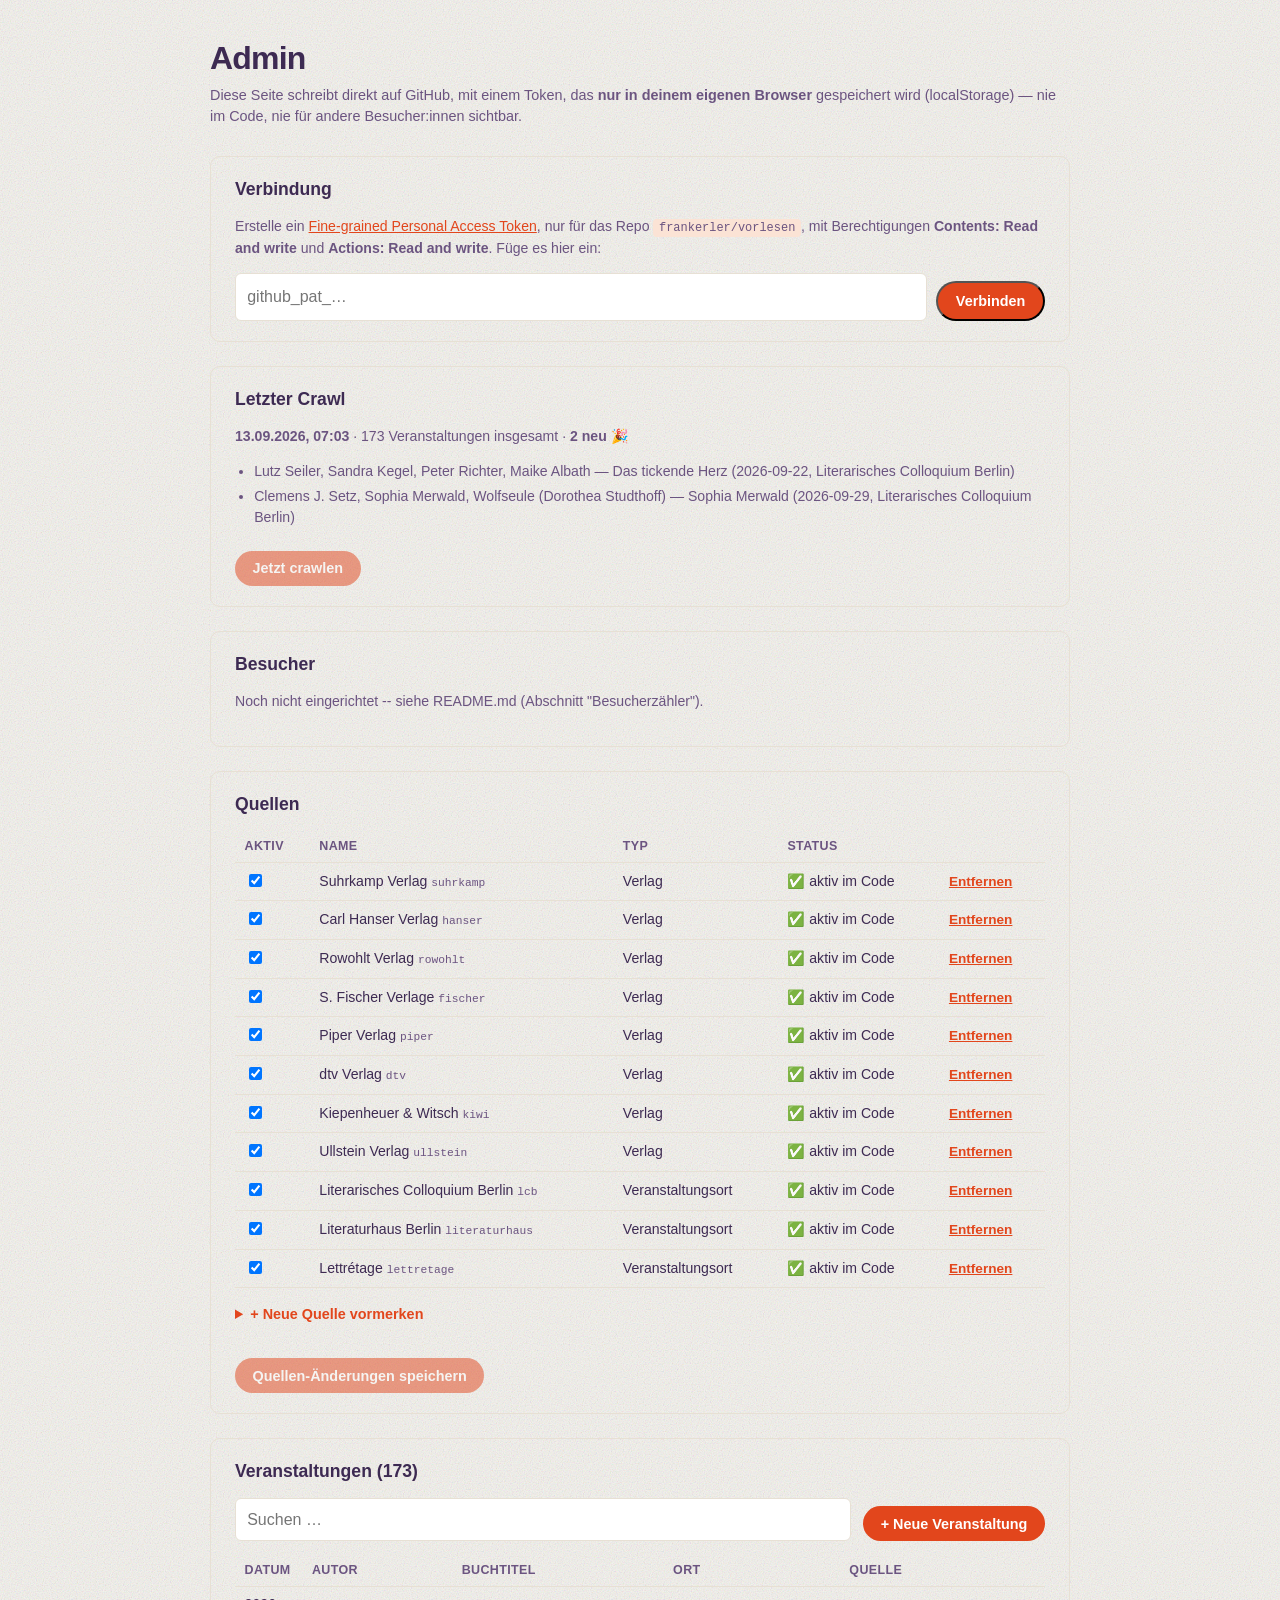
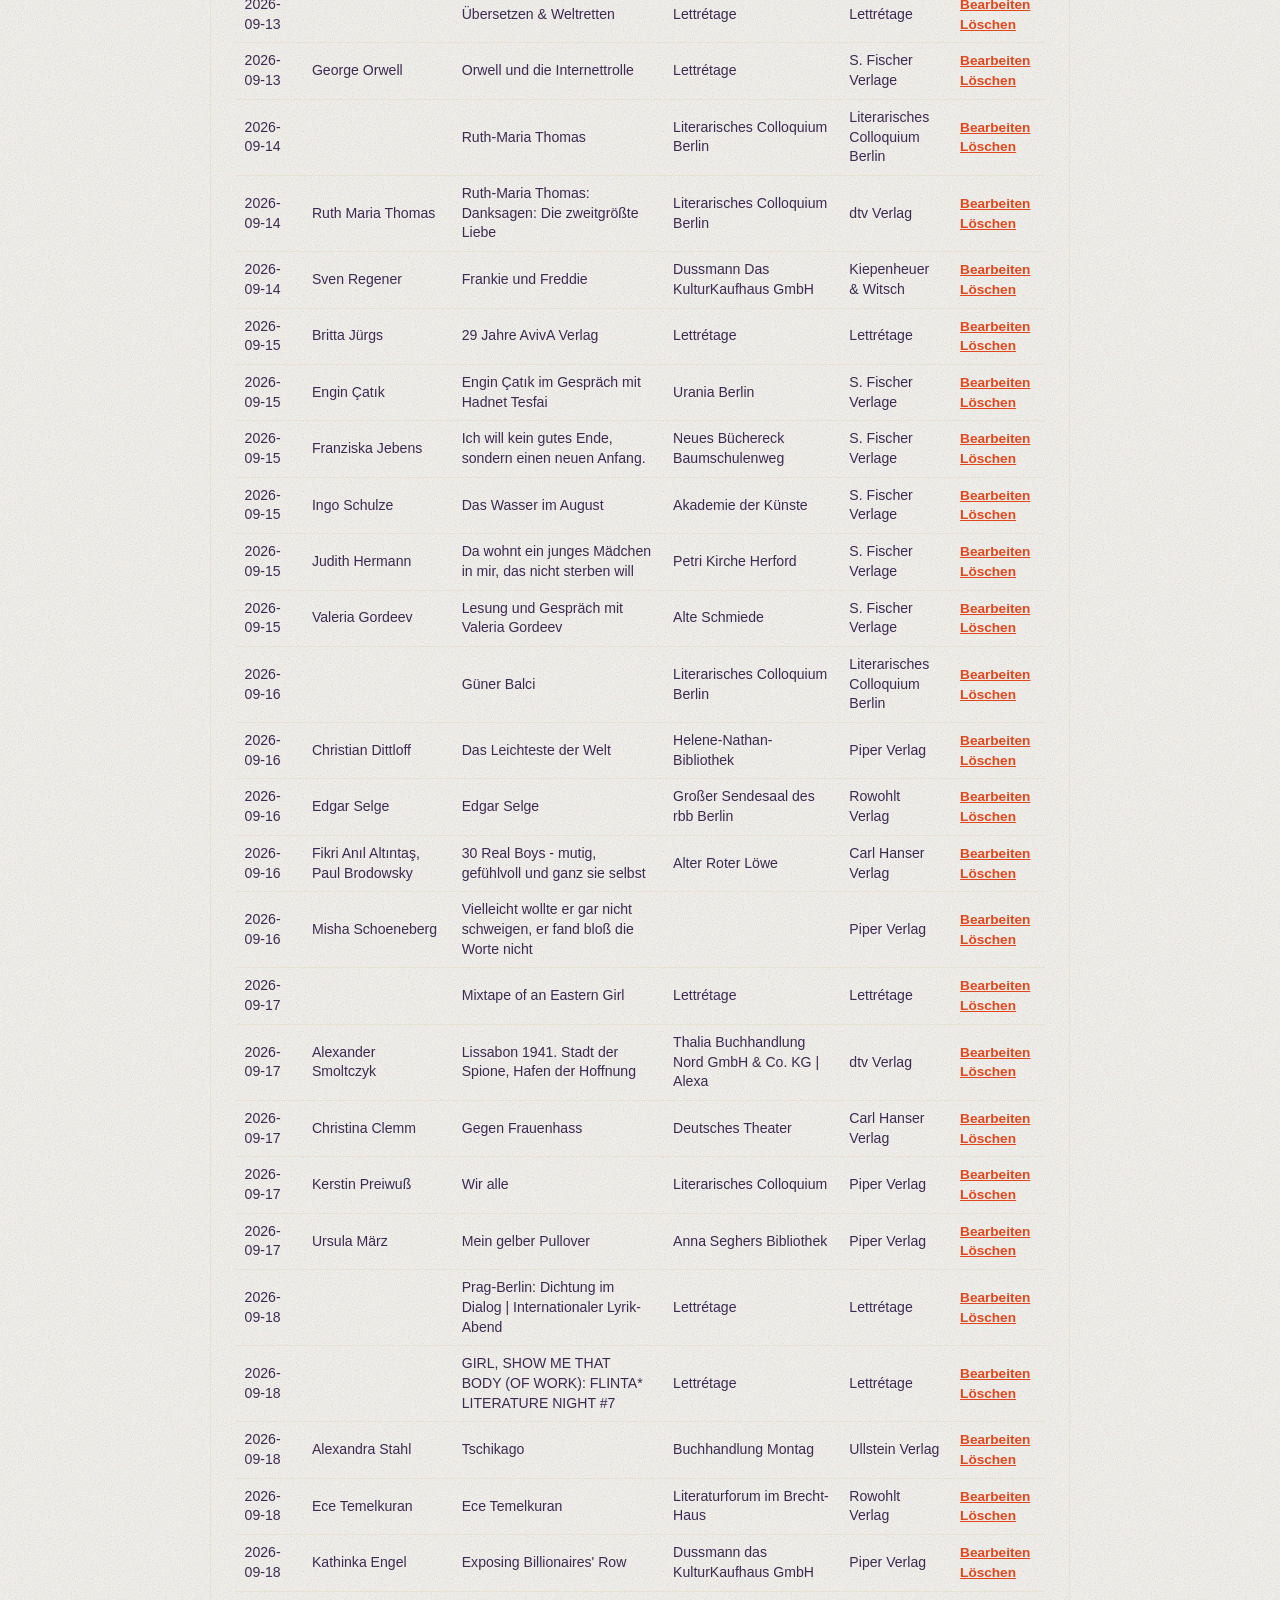
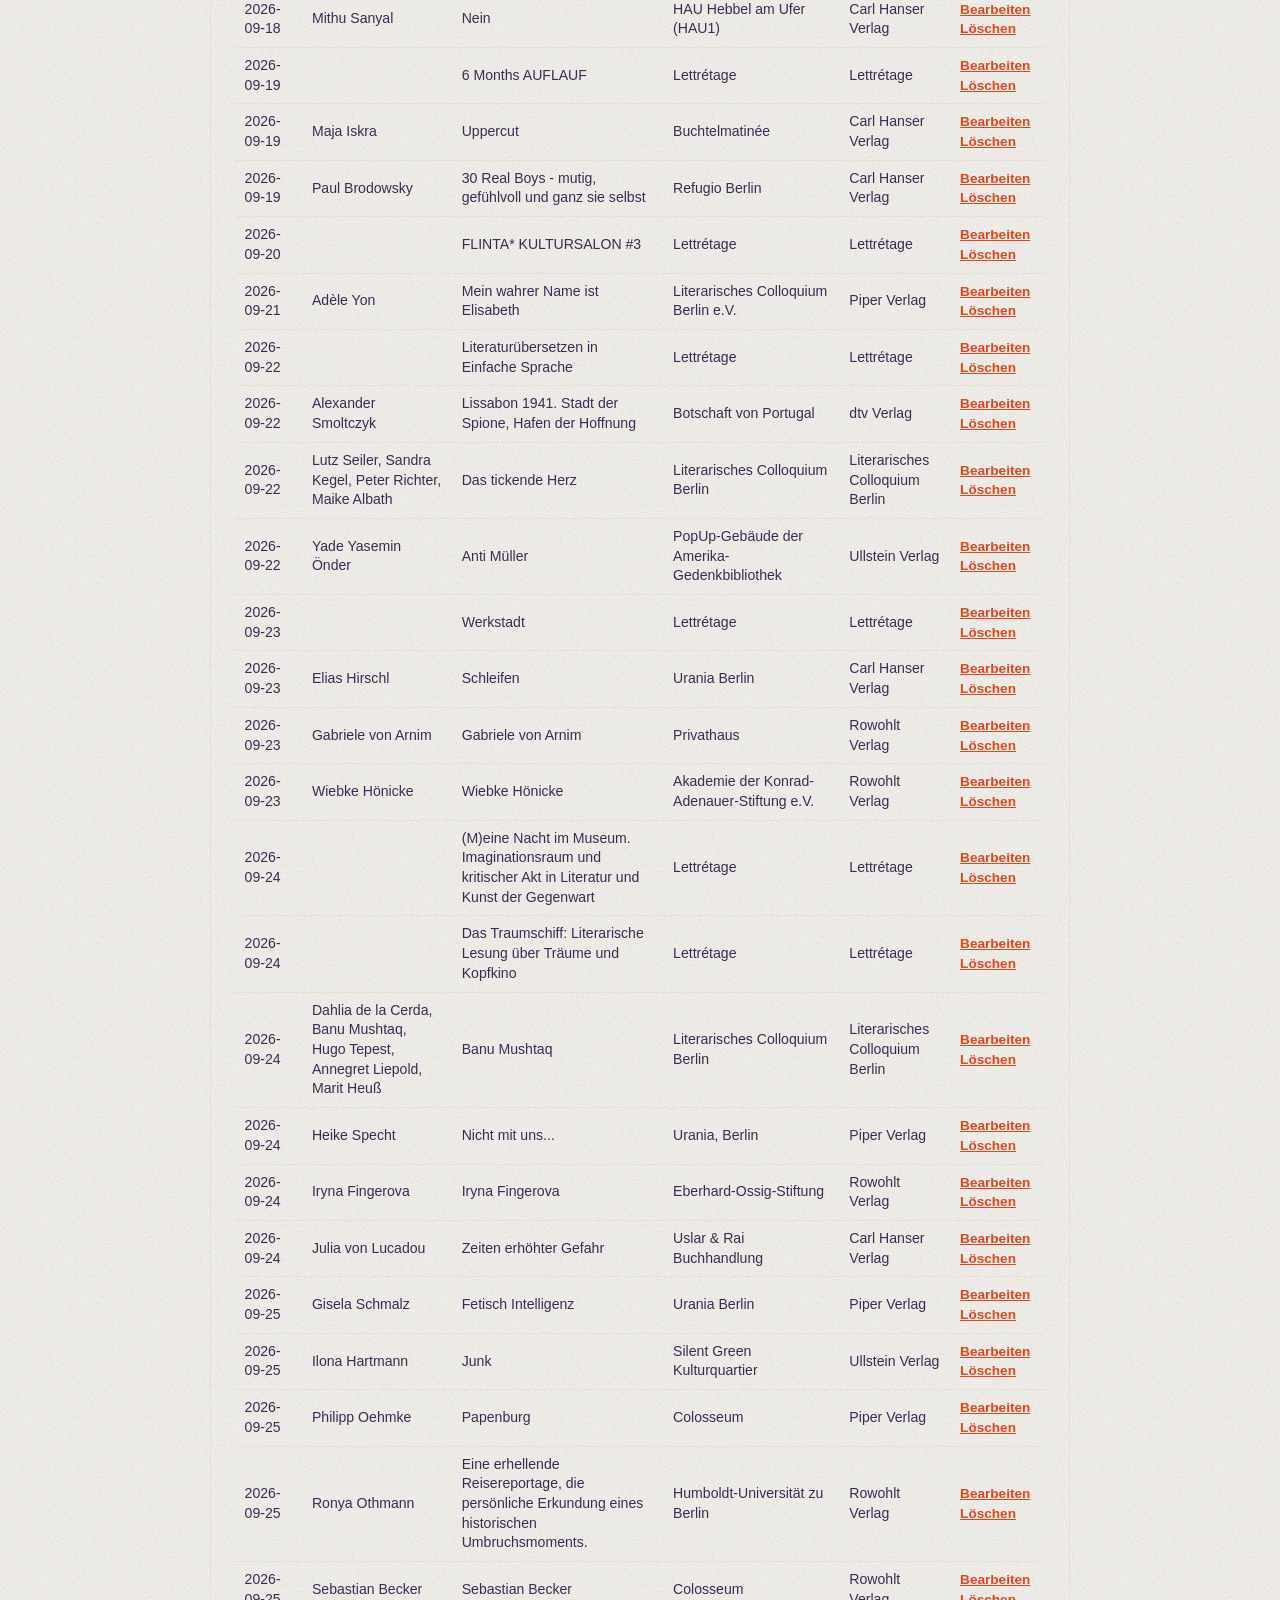
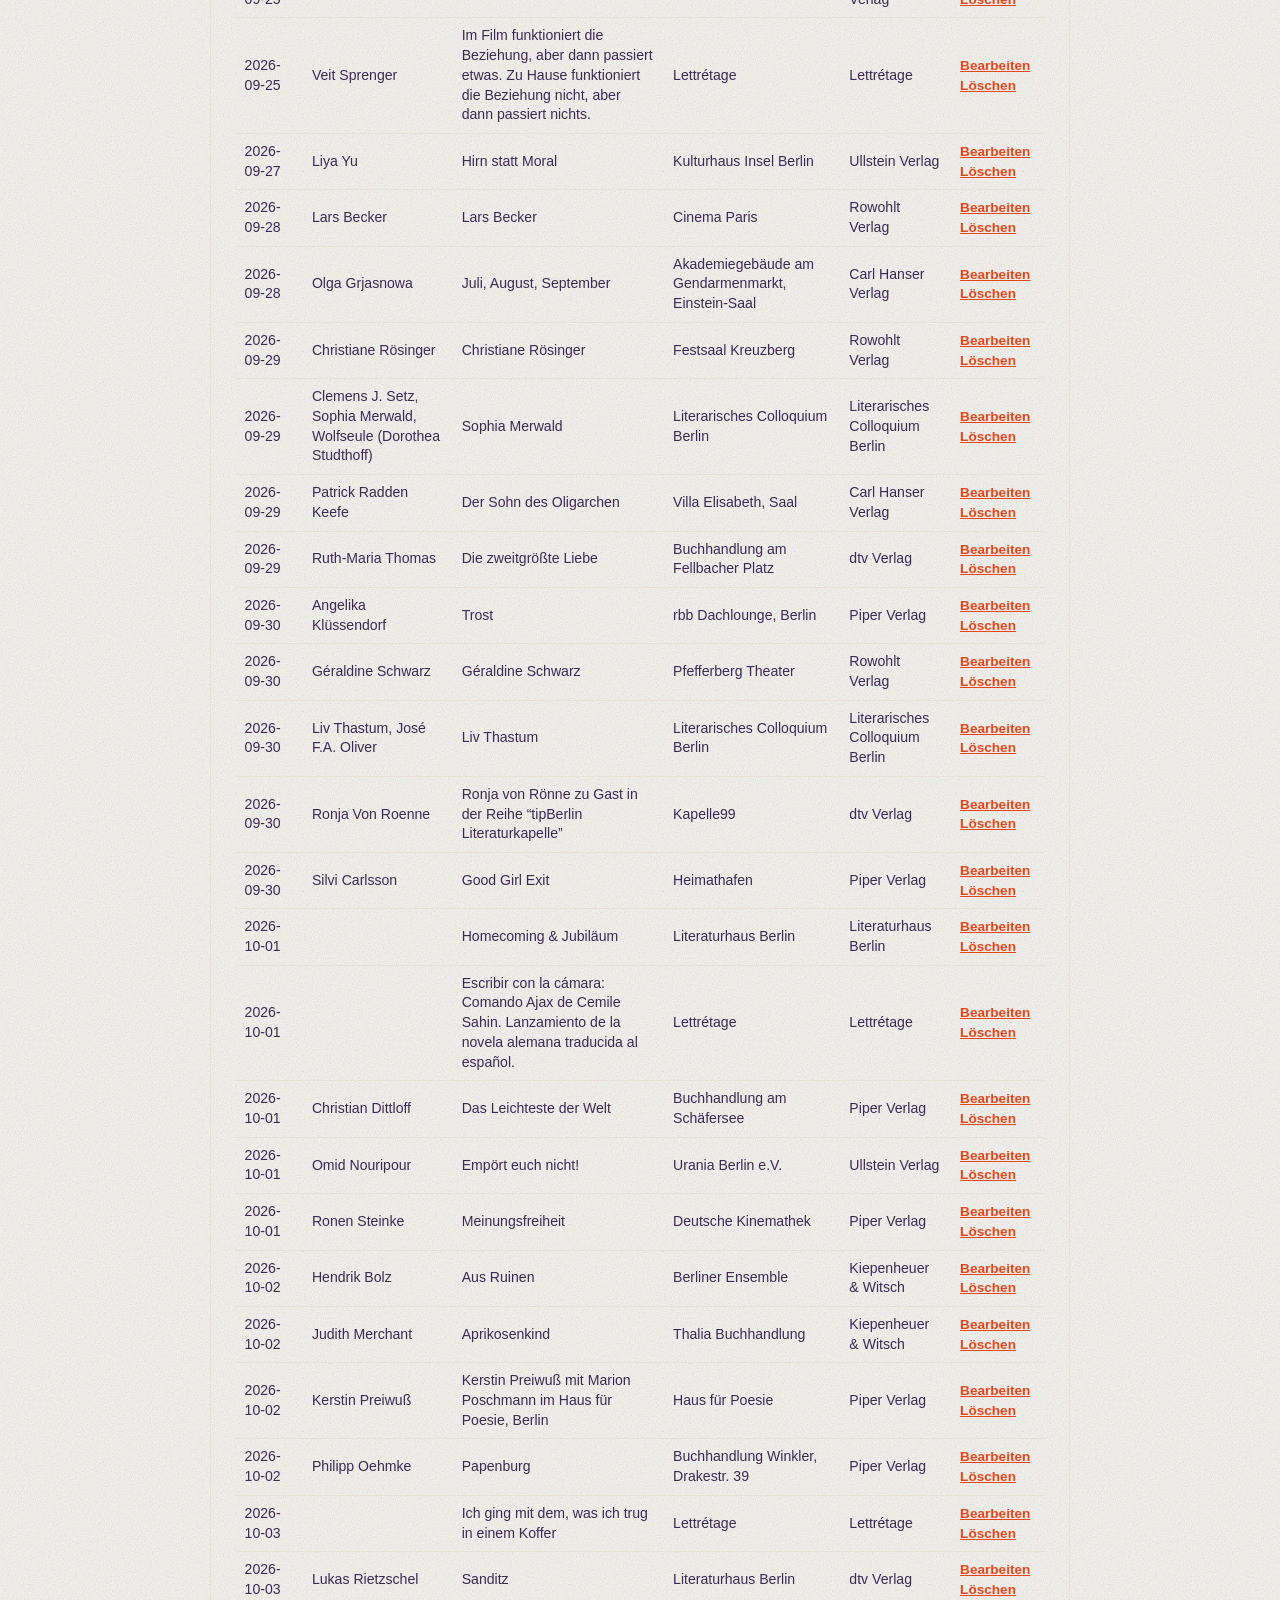
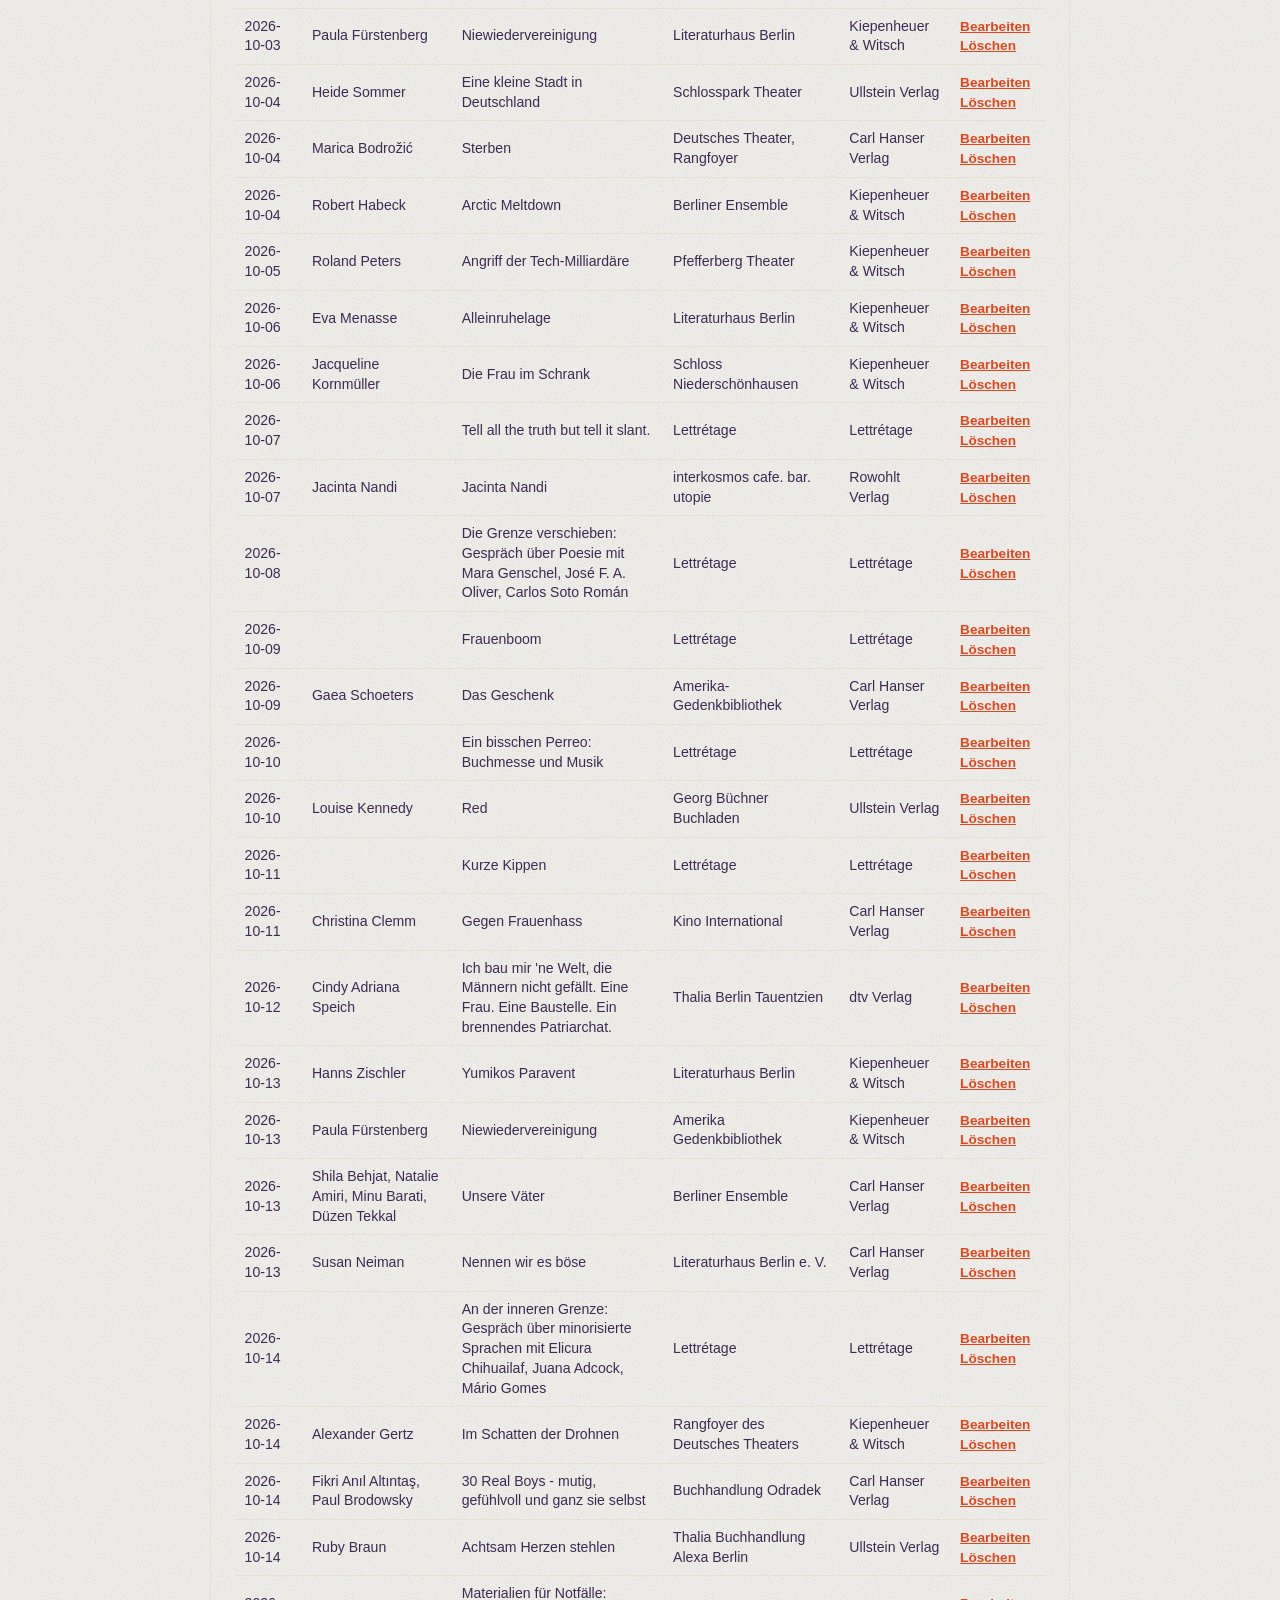
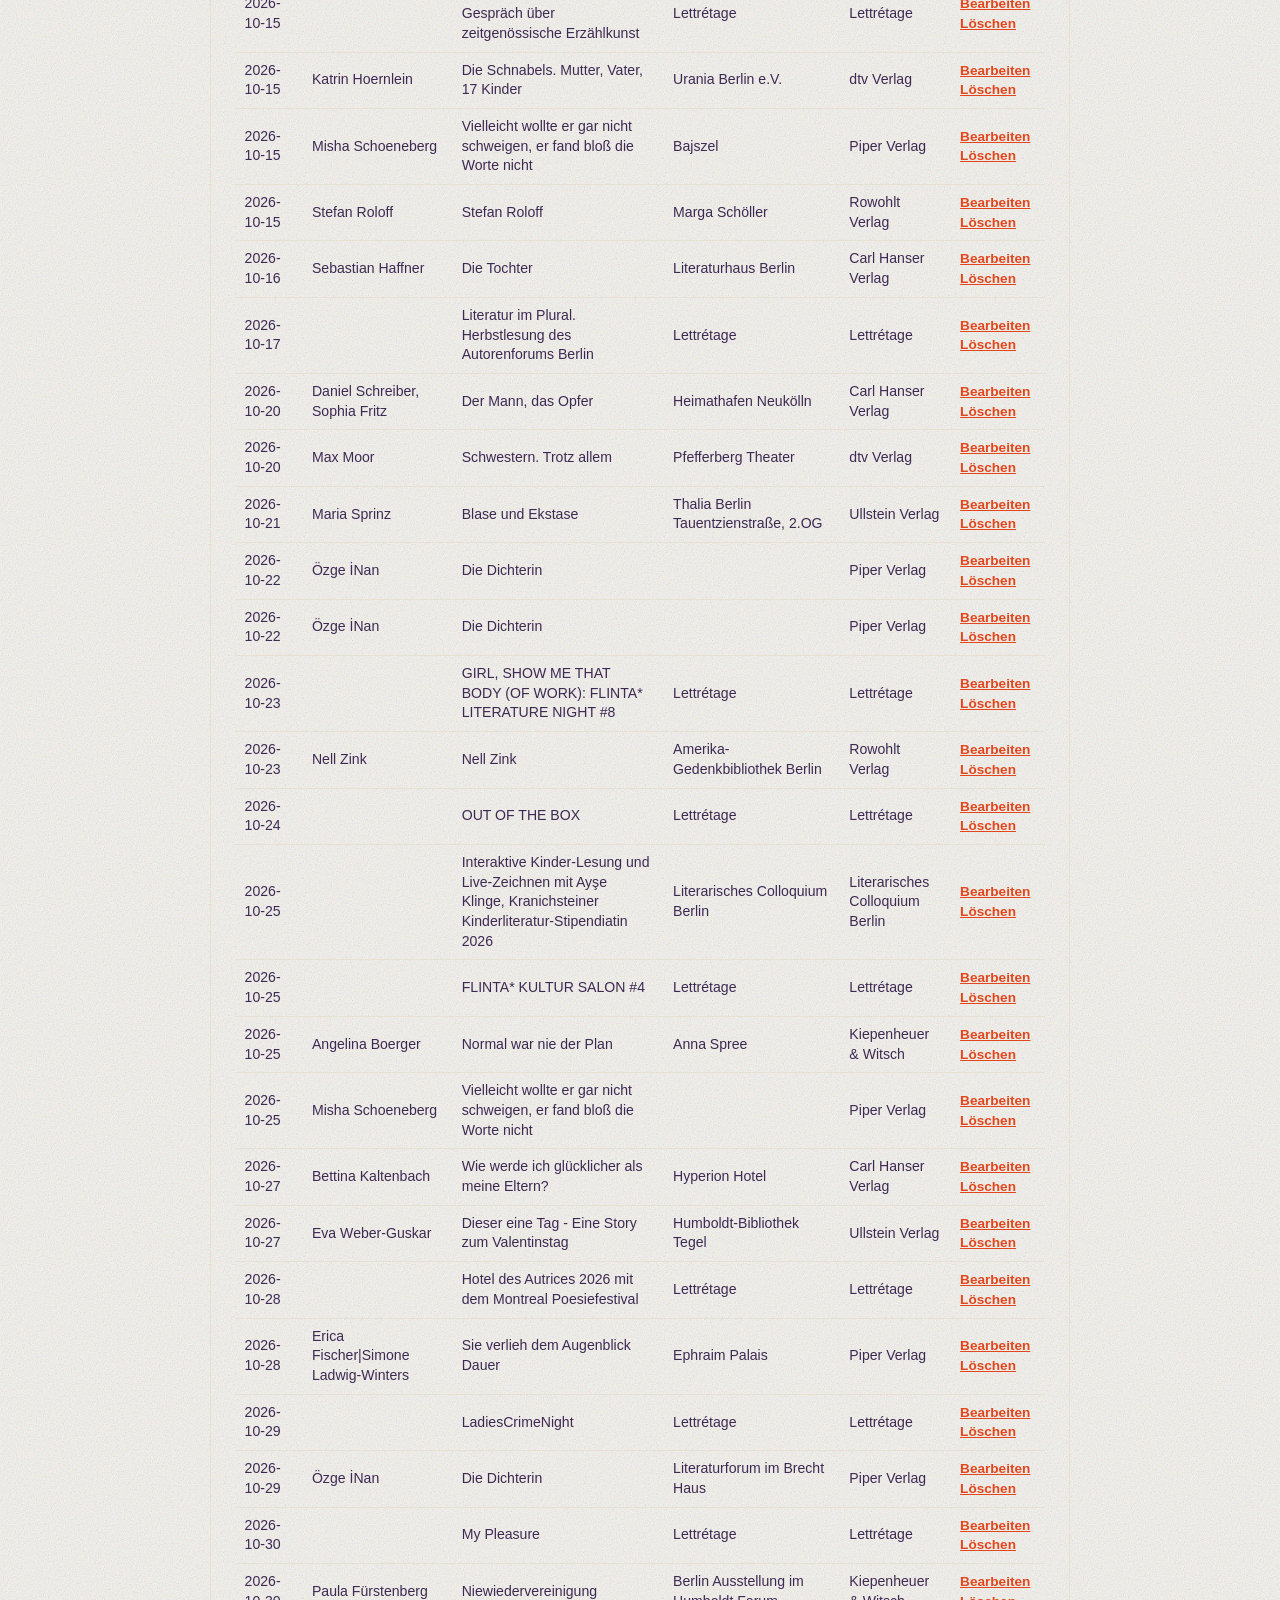
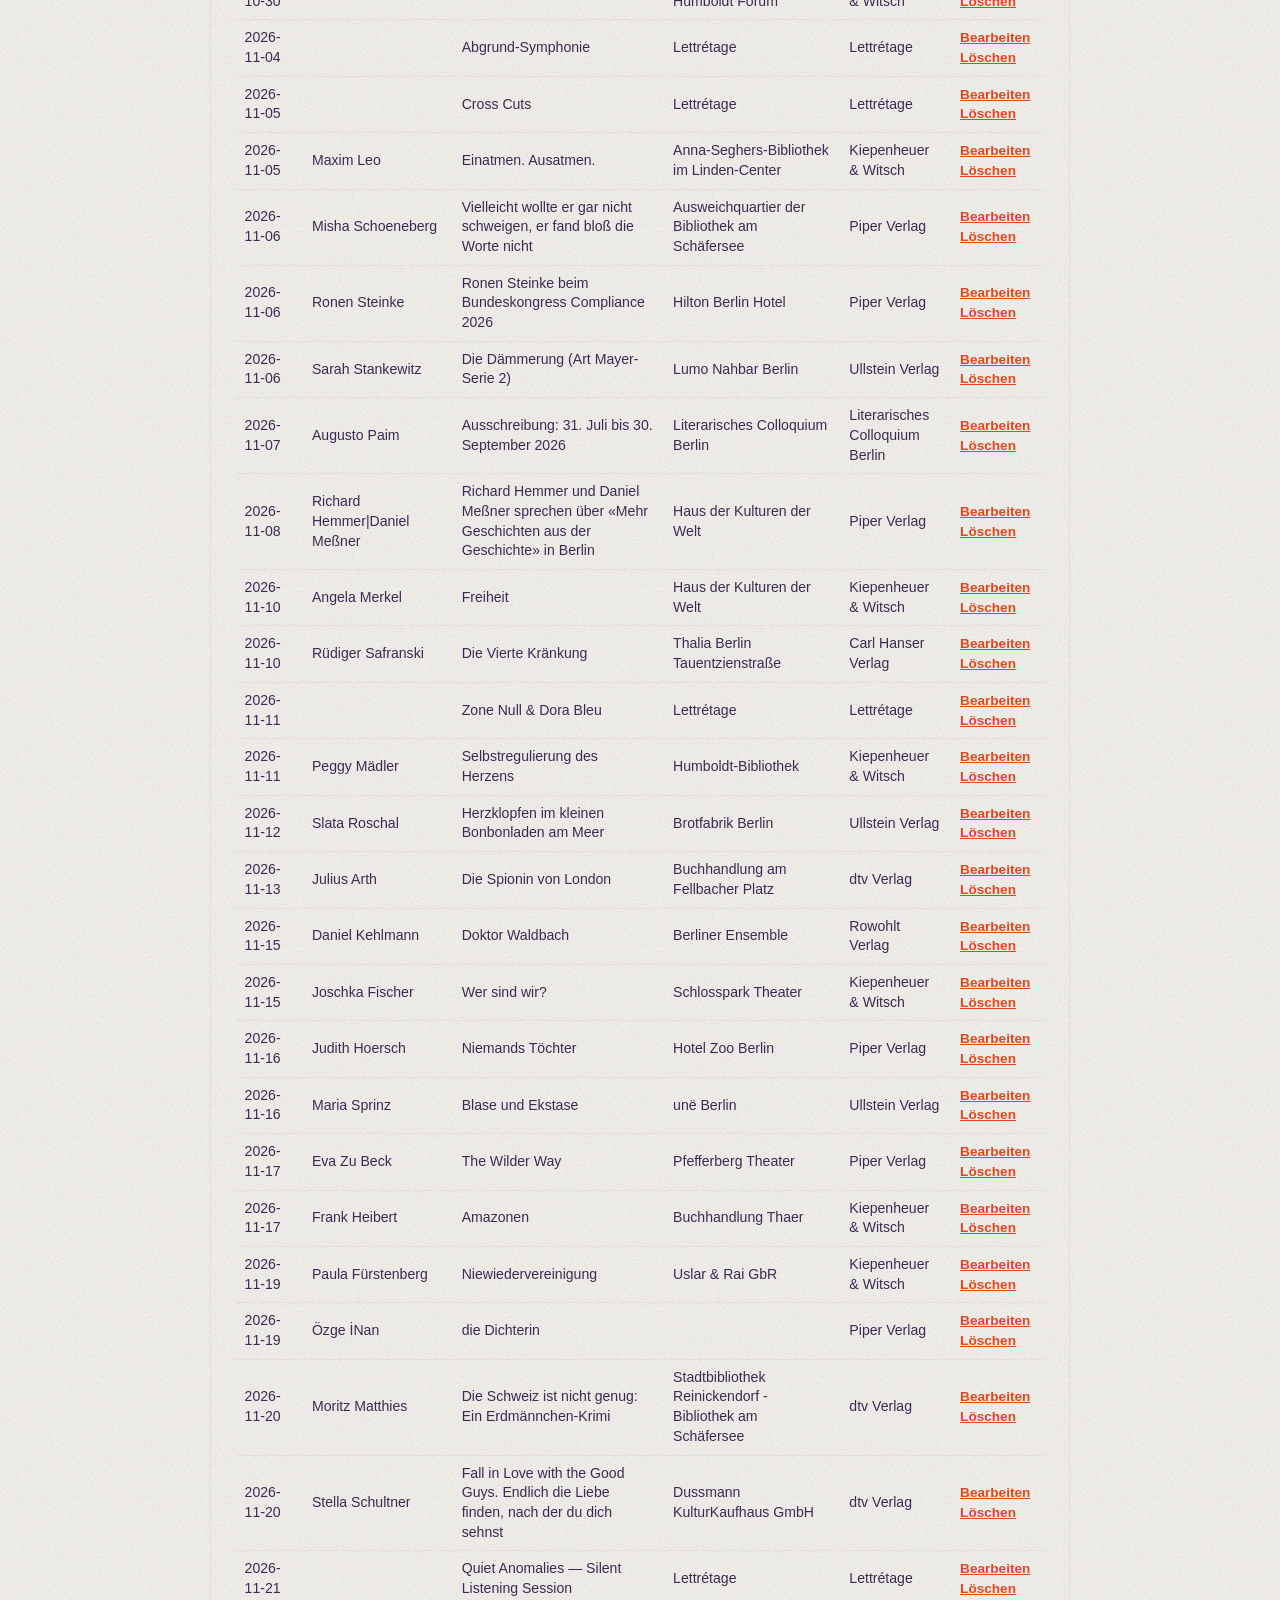
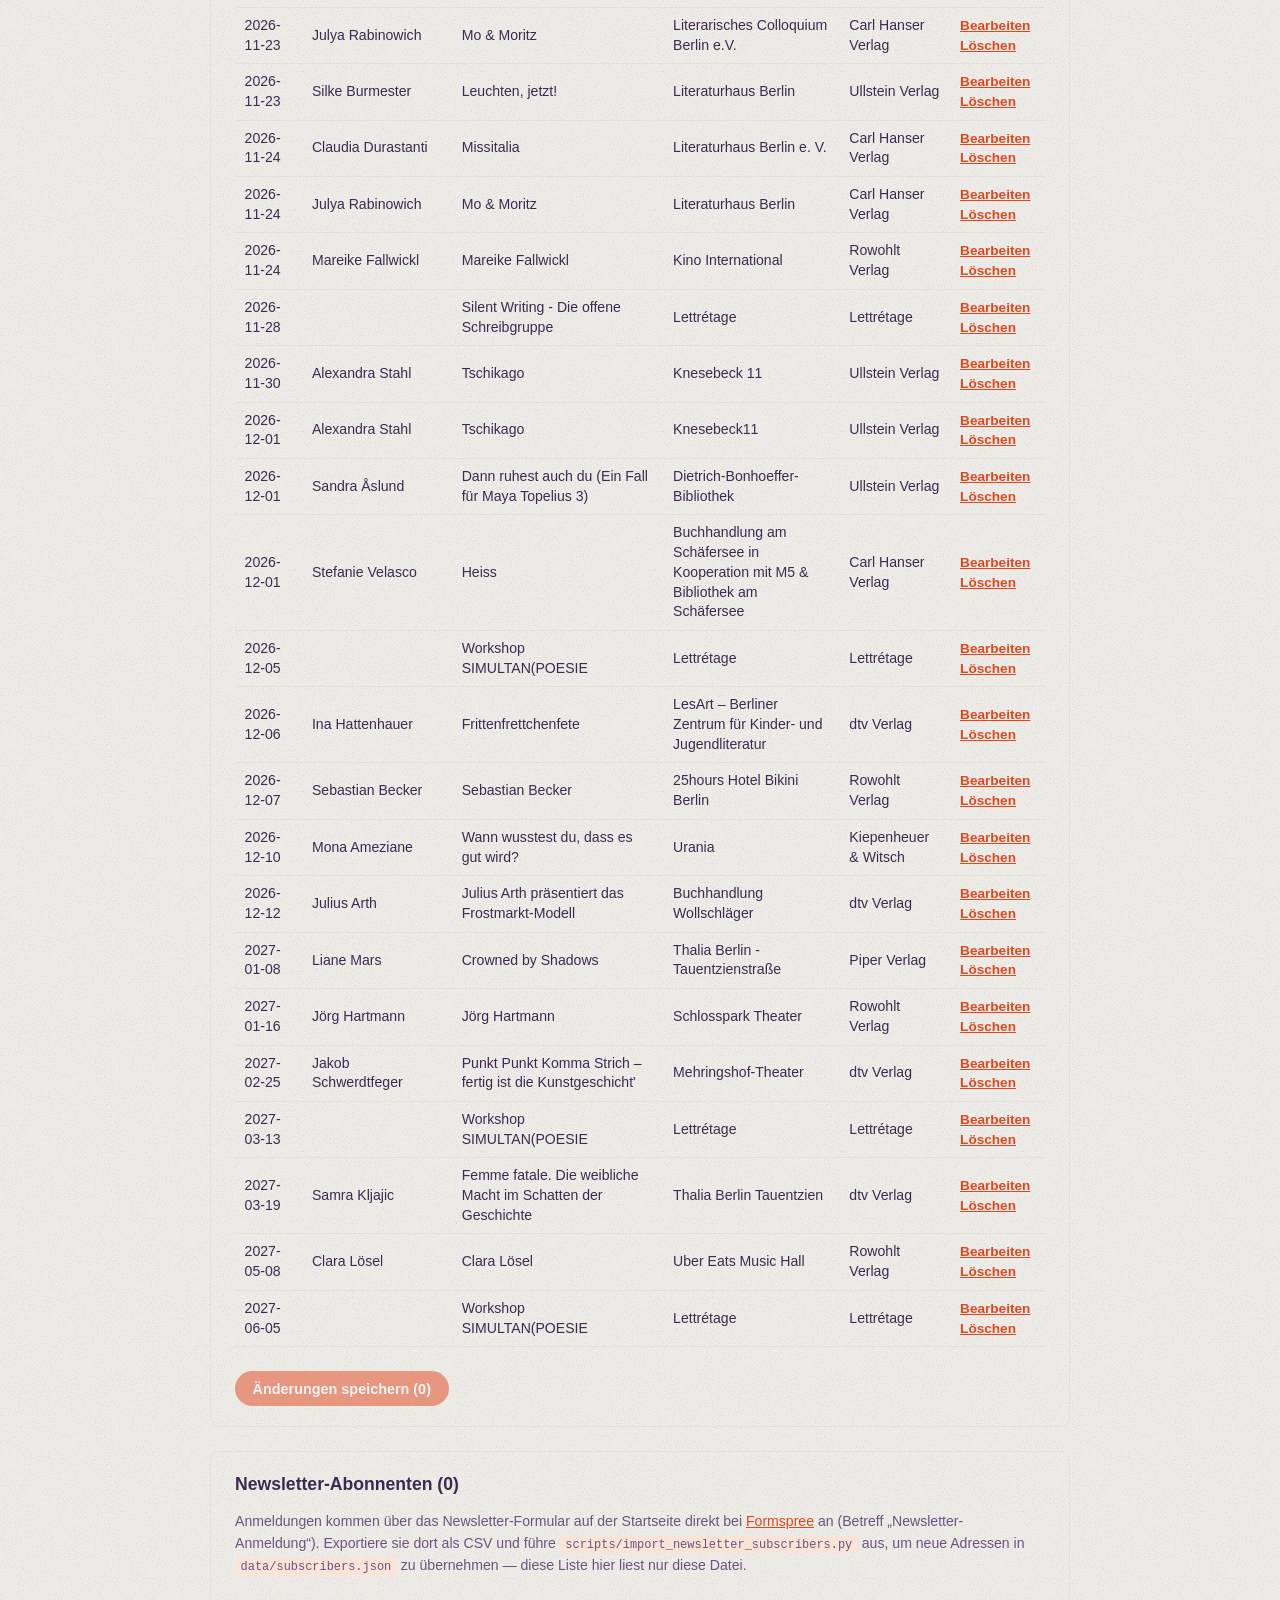
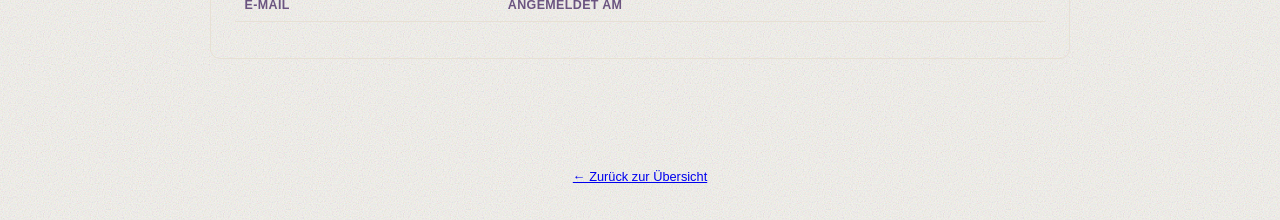
==== commit ba4e11eb: "Add a lightweight visitor counter (GoatCounter), shown in the admin page Static sites have no server" ====
--- a/web/admin.html
+++ b/web/admin.html
@@ -5,8 +5,8 @@
 <meta name="viewport" content="width=device-width, initial-scale=1.0">
 <meta name="robots" content="noindex, nofollow">
 <title>Admin · Laut vorlesen in Berlin</title>
-<link rel="stylesheet" href="style.css?v=29">
-<link rel="stylesheet" href="admin.css?v=29">
+<link rel="stylesheet" href="style.css?v=34">
+<link rel="stylesheet" href="admin.css?v=34">
 </head>
 <body class="admin-body">
   <header class="site-header">
@@ -44,6 +44,12 @@
       <div id="last-run-info" class="admin-note">Lade …</div>
       <button id="crawl-now-btn" class="detail-link" disabled title="Verbinde dich zuerst mit GitHub">Jetzt crawlen</button>
       <p id="crawl-status" class="suggest-status" hidden></p>
+    </section>
+
+    <!-- Visitor counter -->
+    <section class="admin-section">
+      <h2>Besucher</h2>
+      <div id="visitor-count-info" class="admin-note">Lade …</div>
     </section>
 
     <!-- Sources -->
@@ -132,6 +138,6 @@
     <p><a href="index.html">← Zurück zur Übersicht</a></p>
   </footer>
 
-  <script src="admin.js?v=29"></script>
+  <script src="admin.js?v=34"></script>
 </body>
 </html>
--- a/web/style.css
+++ b/web/style.css
@@ -27,6 +27,28 @@
   line-height: 1.4;
 }
 
+/* Thin diagonal accent line, corner to corner across the whole page --
+   fixed so it stays put while the list scrolls underneath it. Purely
+   decorative (pointer-events: none) and sits behind regular page content
+   (negative z-index paints before/below non-positioned in-flow content in
+   the same stacking context) -- only visible through the gaps between
+   text and cards, not overlapping them. */
+.diagonal-accent {
+  position: fixed;
+  inset: 0;
+  width: 100%;
+  height: 100%;
+  pointer-events: none;
+  z-index: -1;
+}
+
+.diagonal-accent line {
+  stroke: var(--ink-soft);
+  stroke-width: 1;
+  opacity: 0.18;
+  vector-effect: non-scaling-stroke;
+}
+
 .site-header {
   position: relative;
   padding: 2.5rem 20px 0.5rem;
@@ -63,6 +85,13 @@
   line-height: 1.15;
 }
 
+/* Slight poster-style tilt on the actual site title (not the plain "Admin"
+   heading, which shares .site-header but shouldn't tilt). */
+.site-header h1.site-title {
+  display: inline-block;
+  transform: rotate(-2deg);
+}
+
 /* Mixed-type lockup, echoing a bold sans-serif statement paired with a
    lighter italic serif flourish underneath -- e.g. site title, "in Berlin". */
 .site-header h1 .title-sans {
@@ -77,7 +106,7 @@
   font-family: var(--font-serif);
   font-style: italic;
   font-weight: 400;
-  font-size: 1.15em;
+  font-size: 0.65em;
   color: var(--accent);
   letter-spacing: -0.01em;
 }
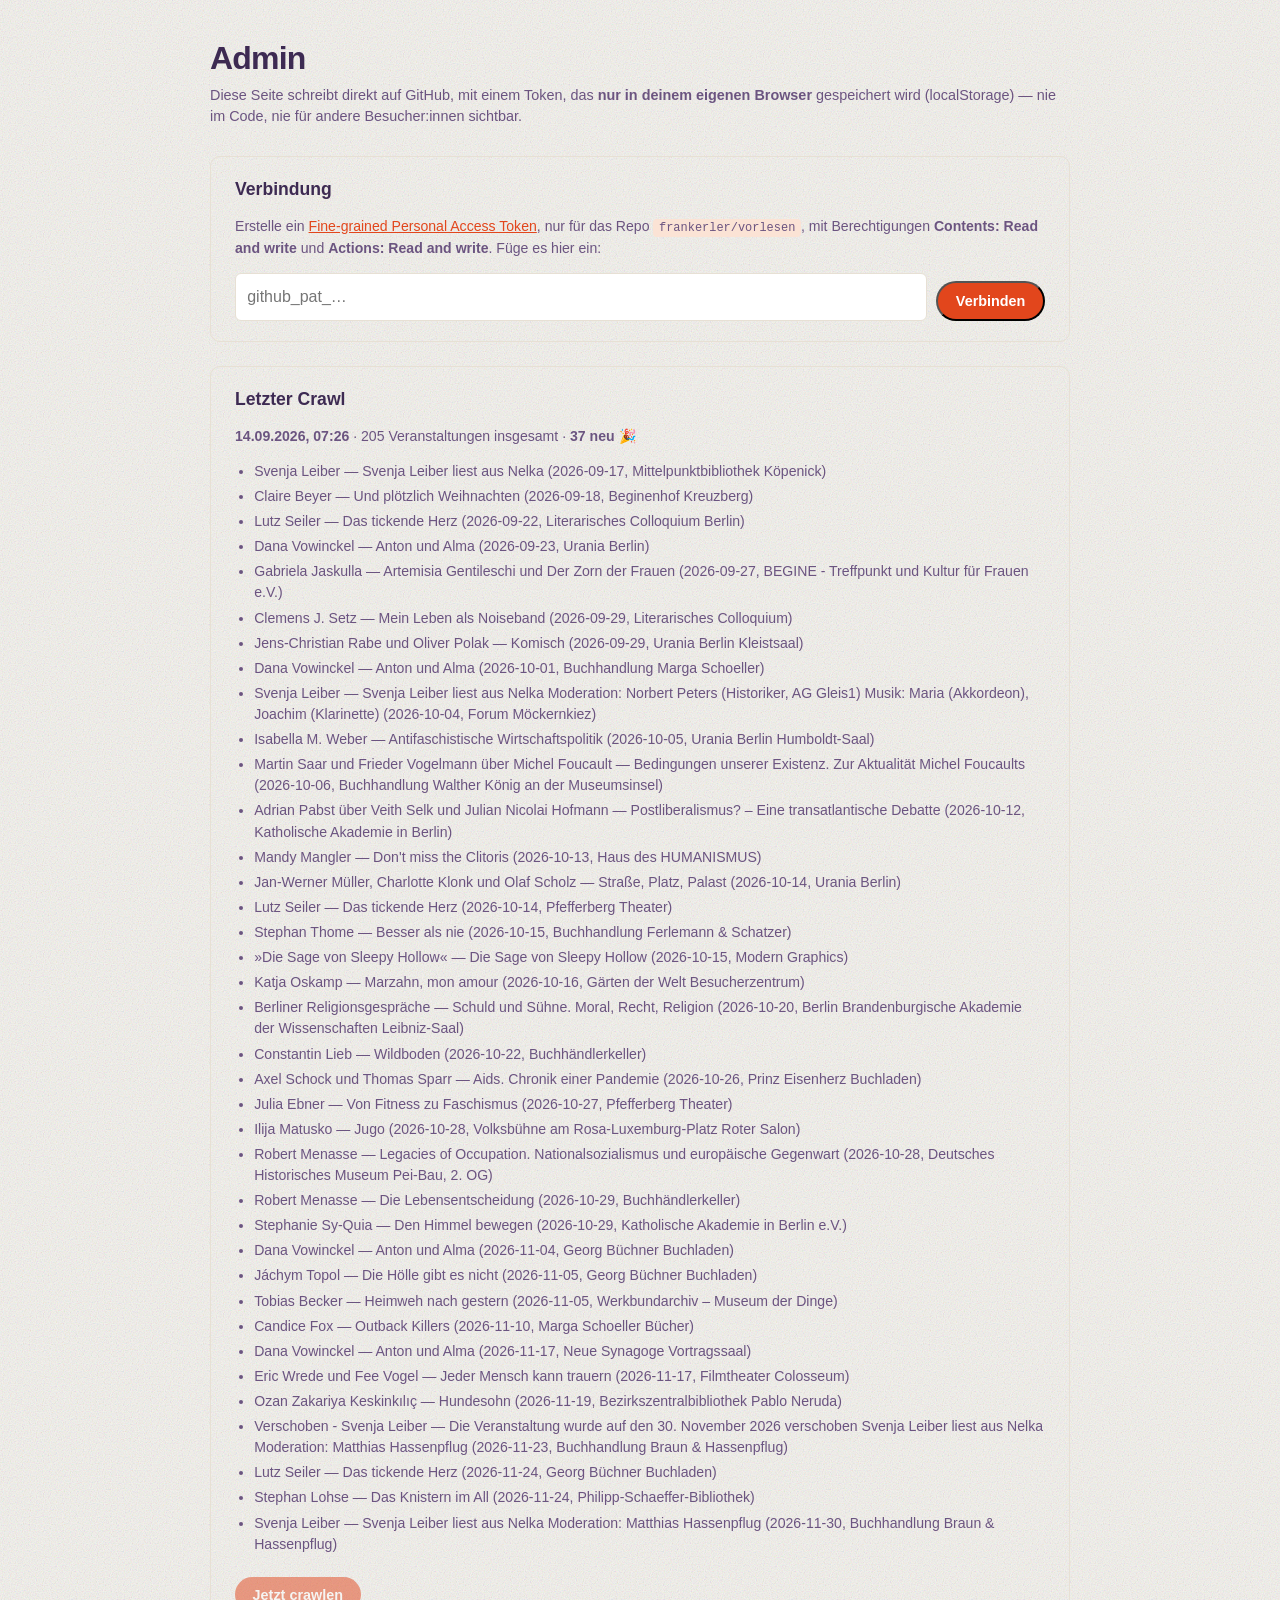
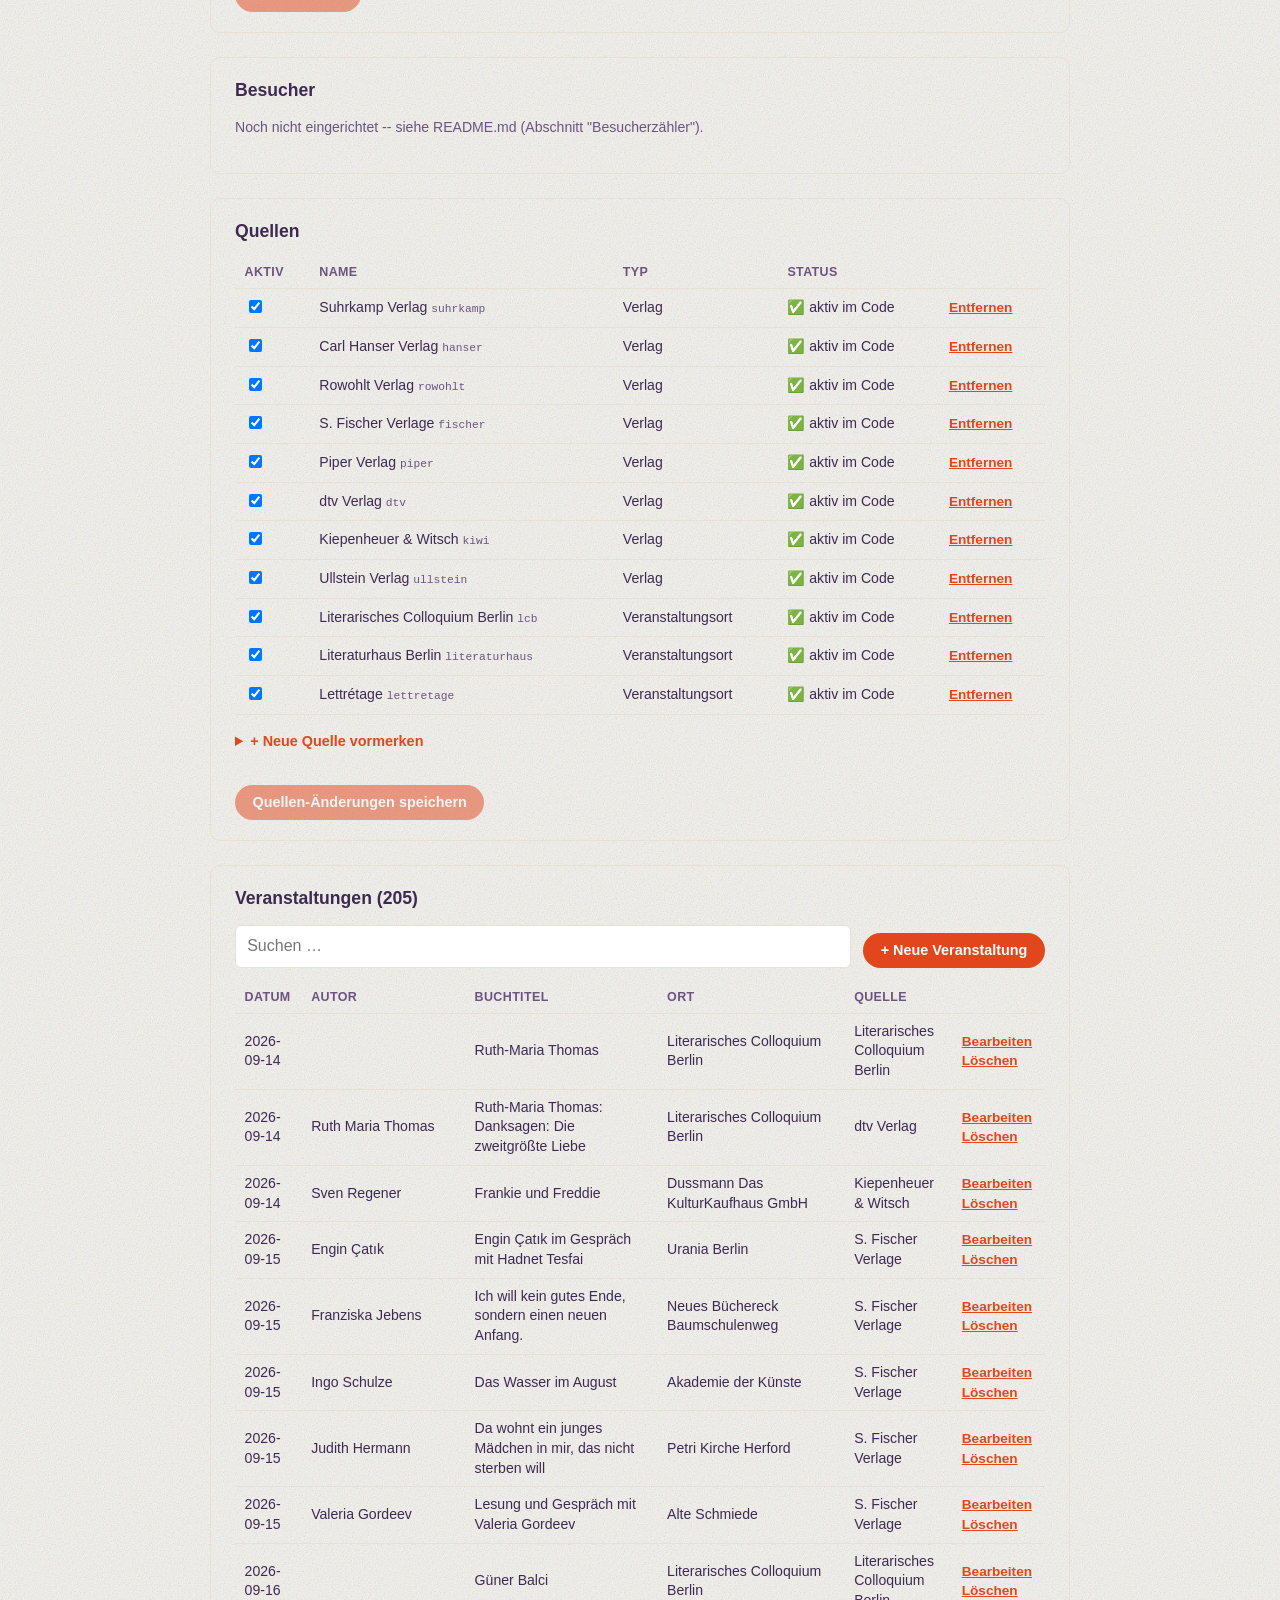
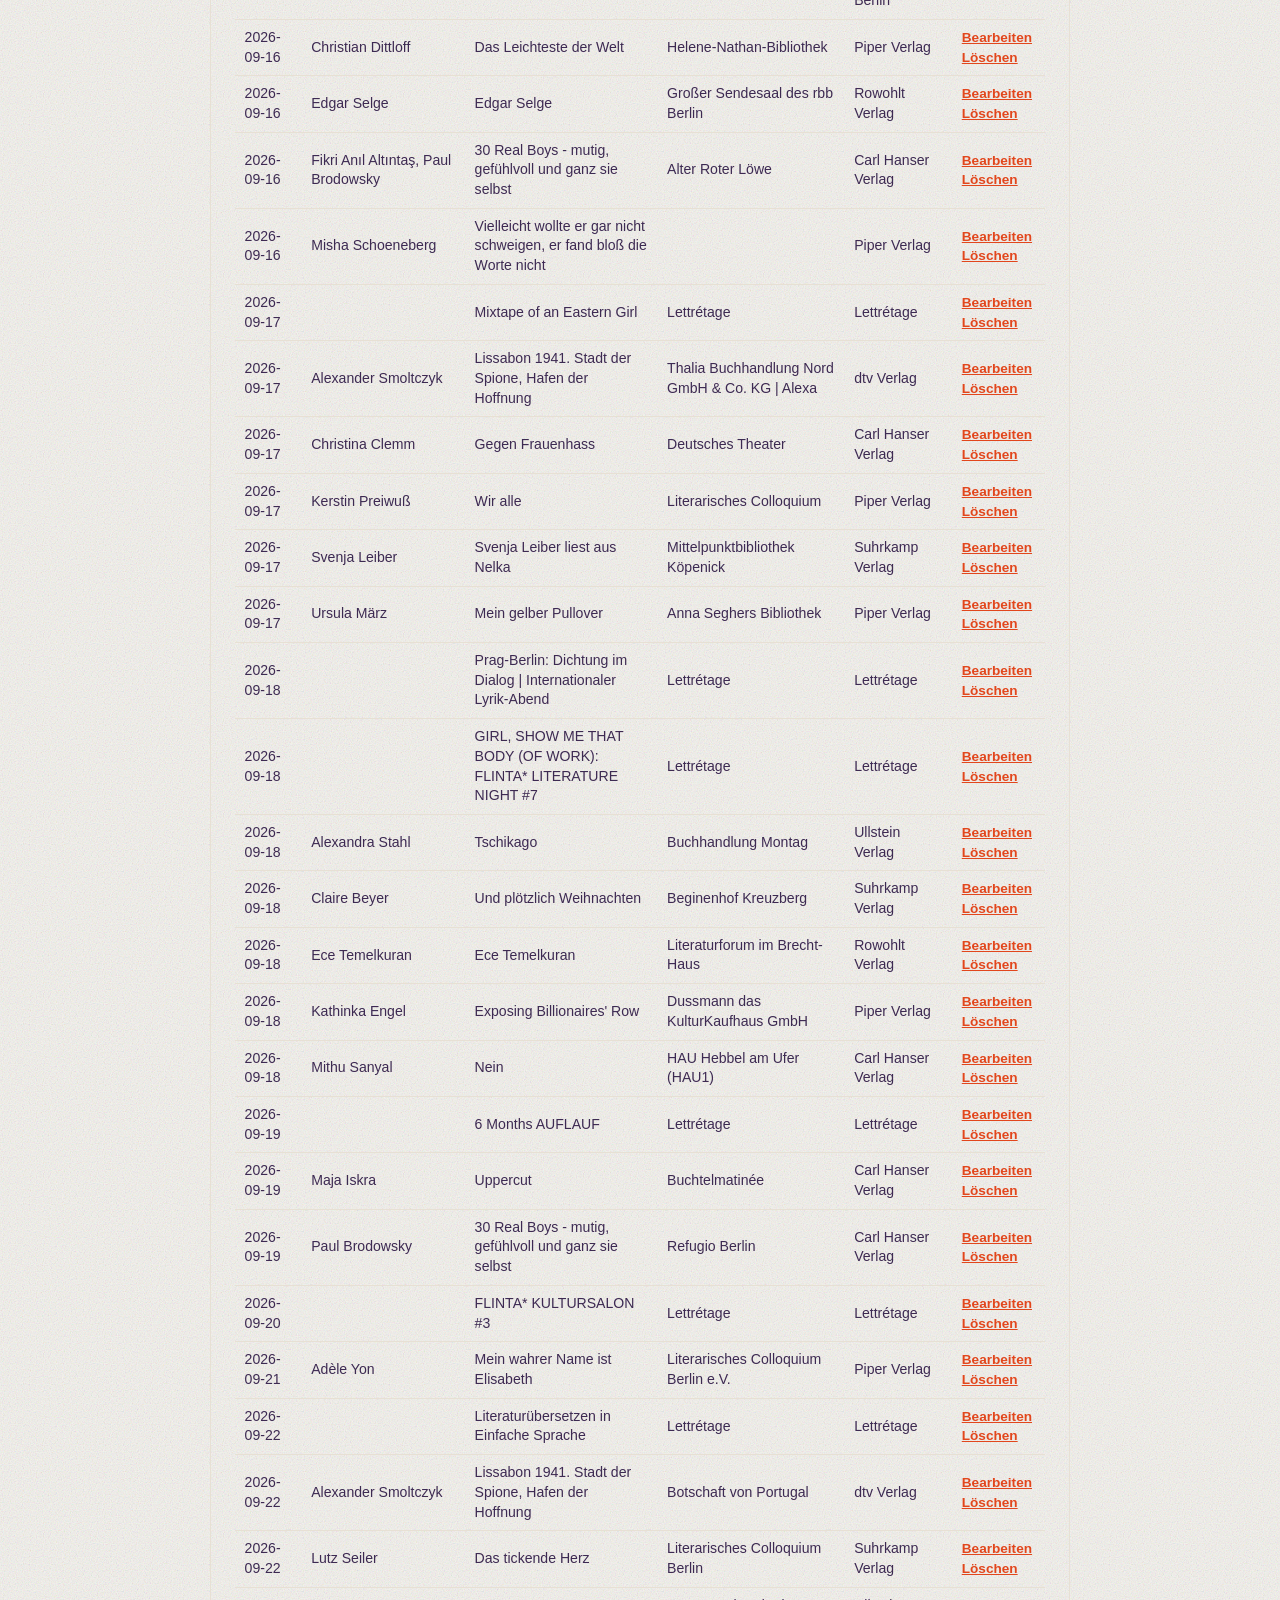
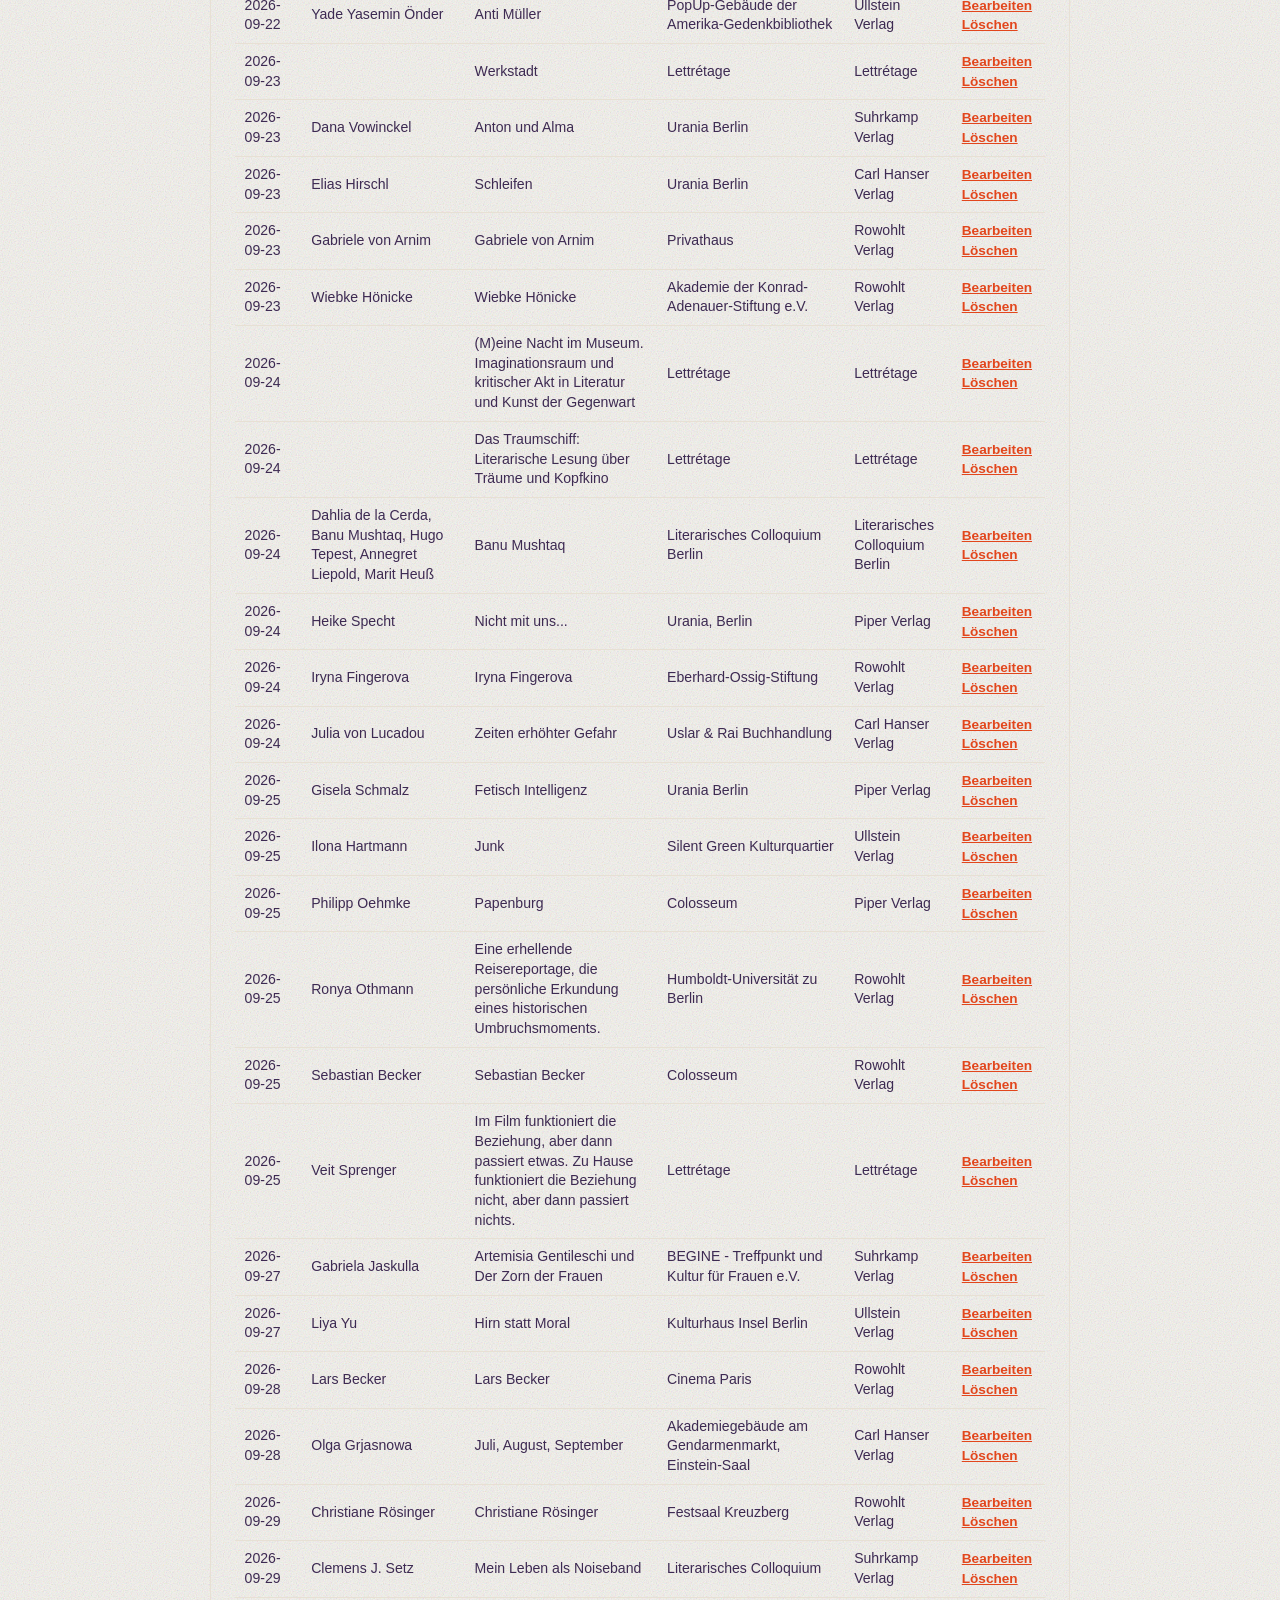
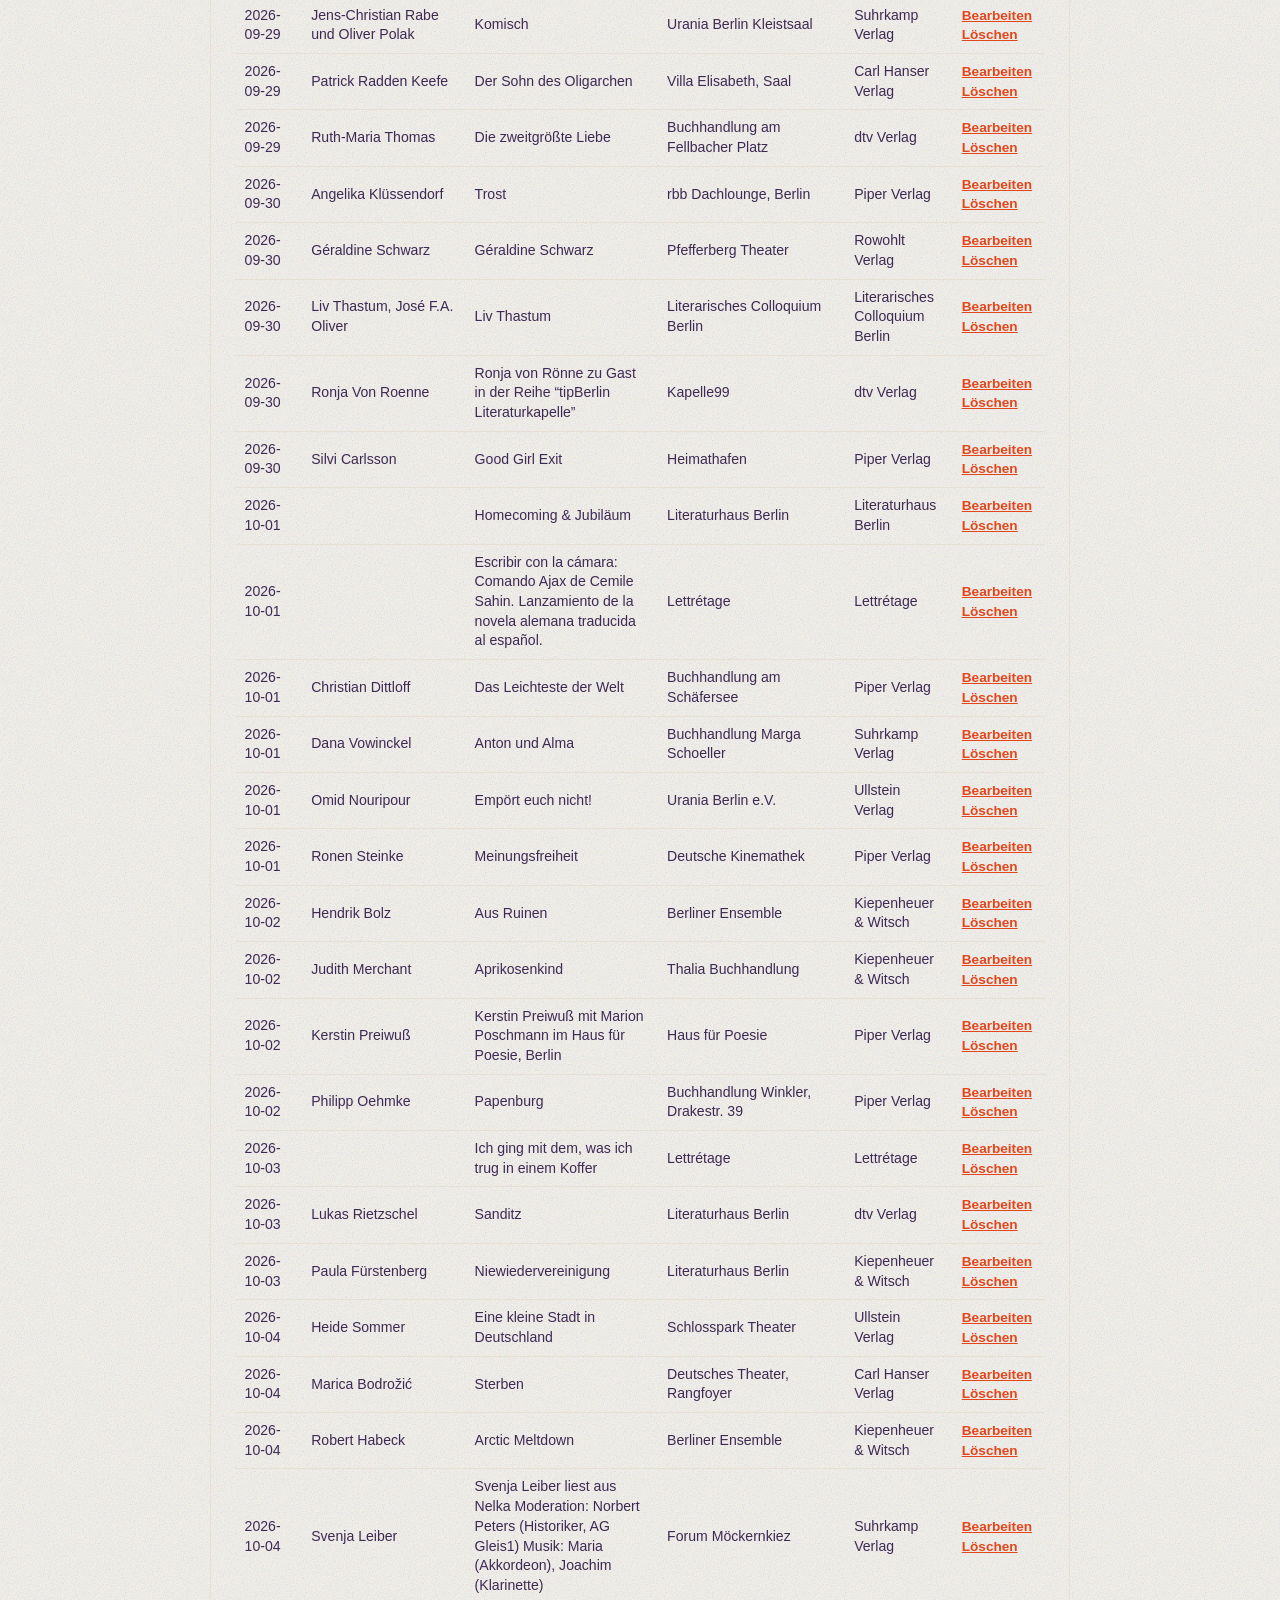
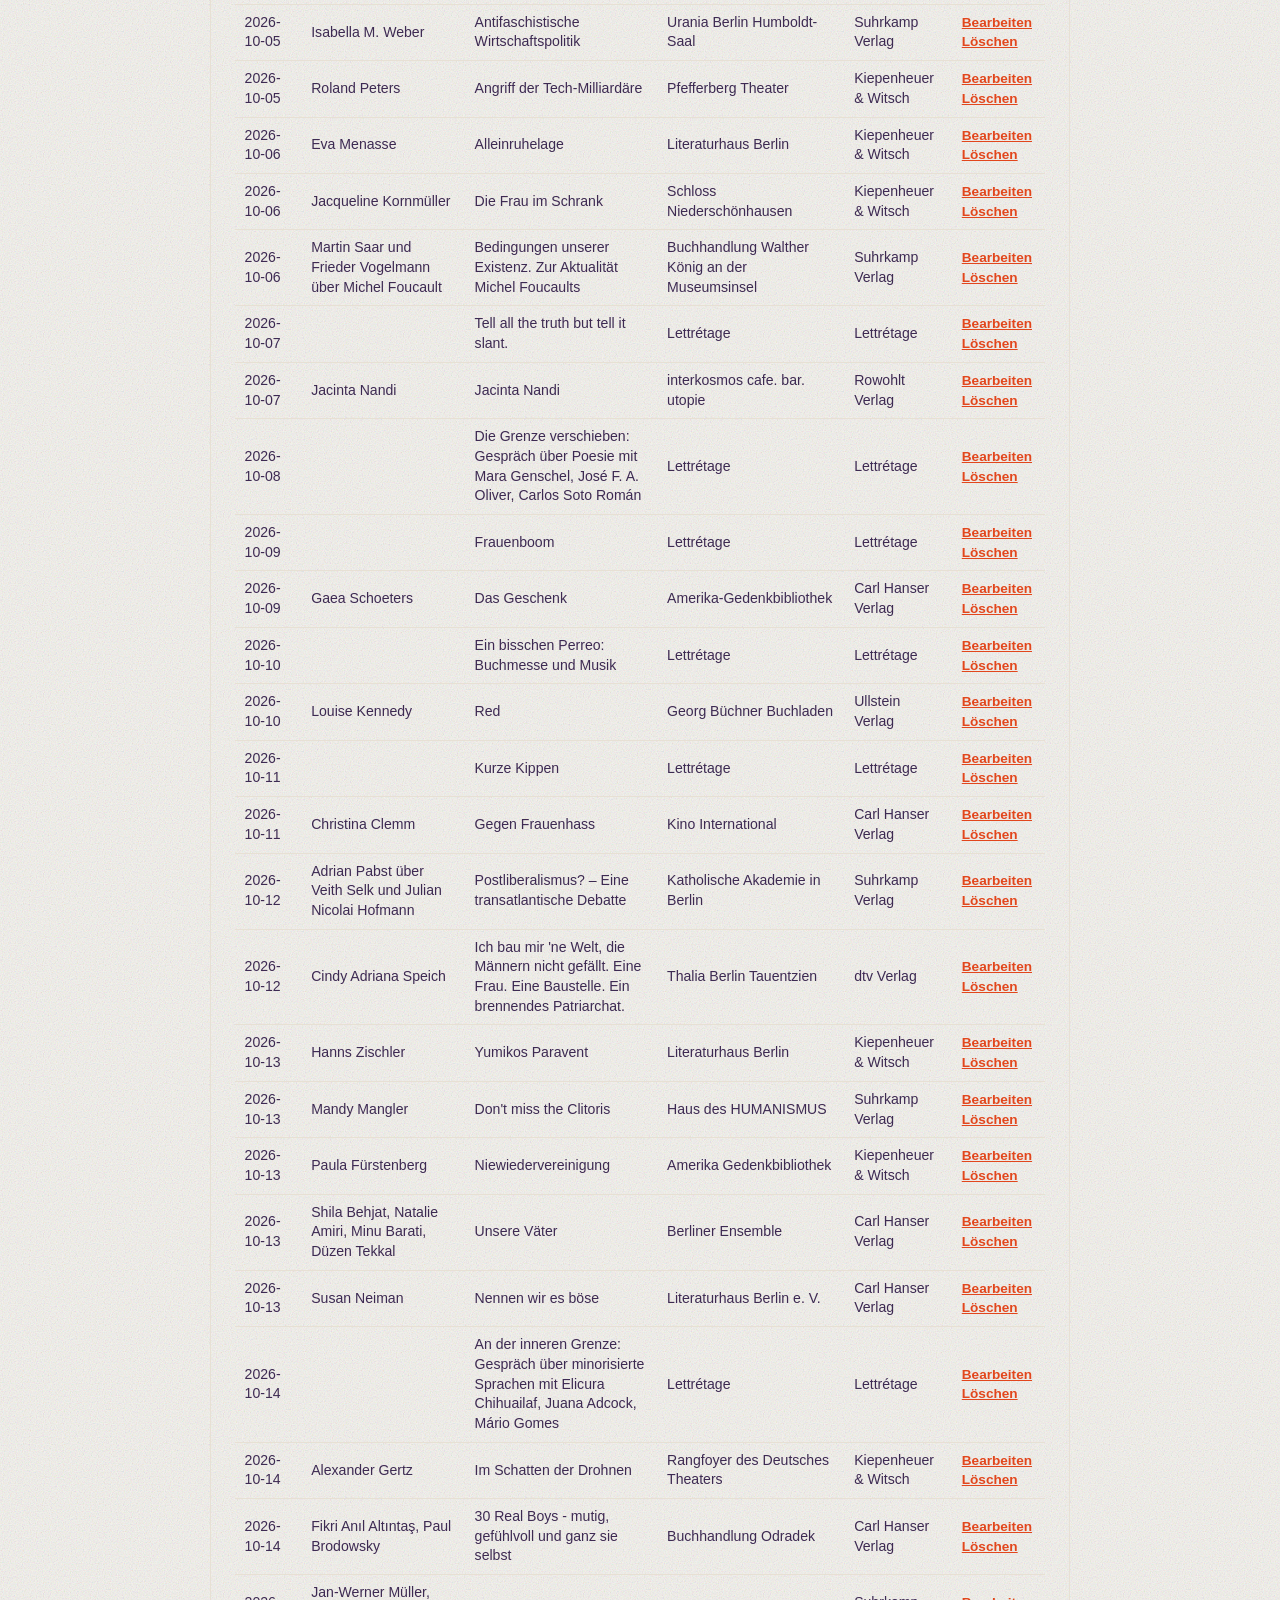
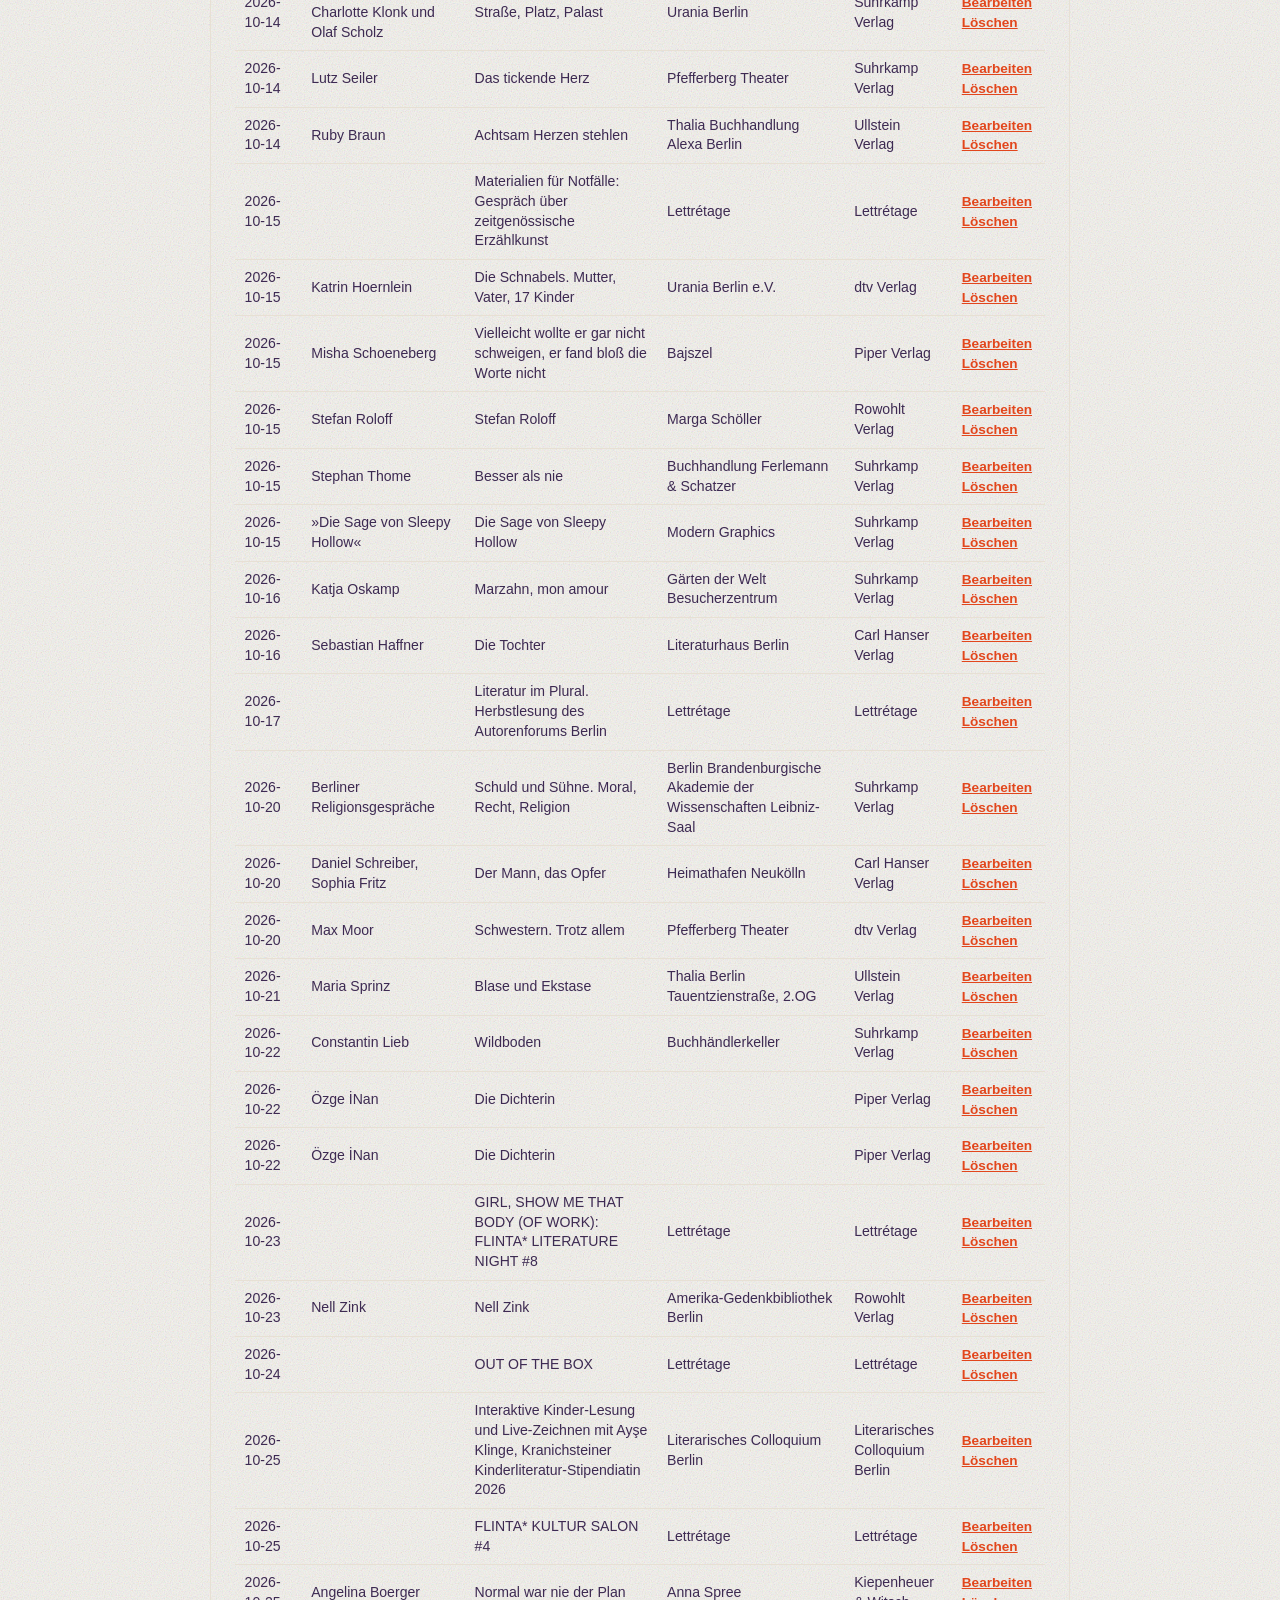
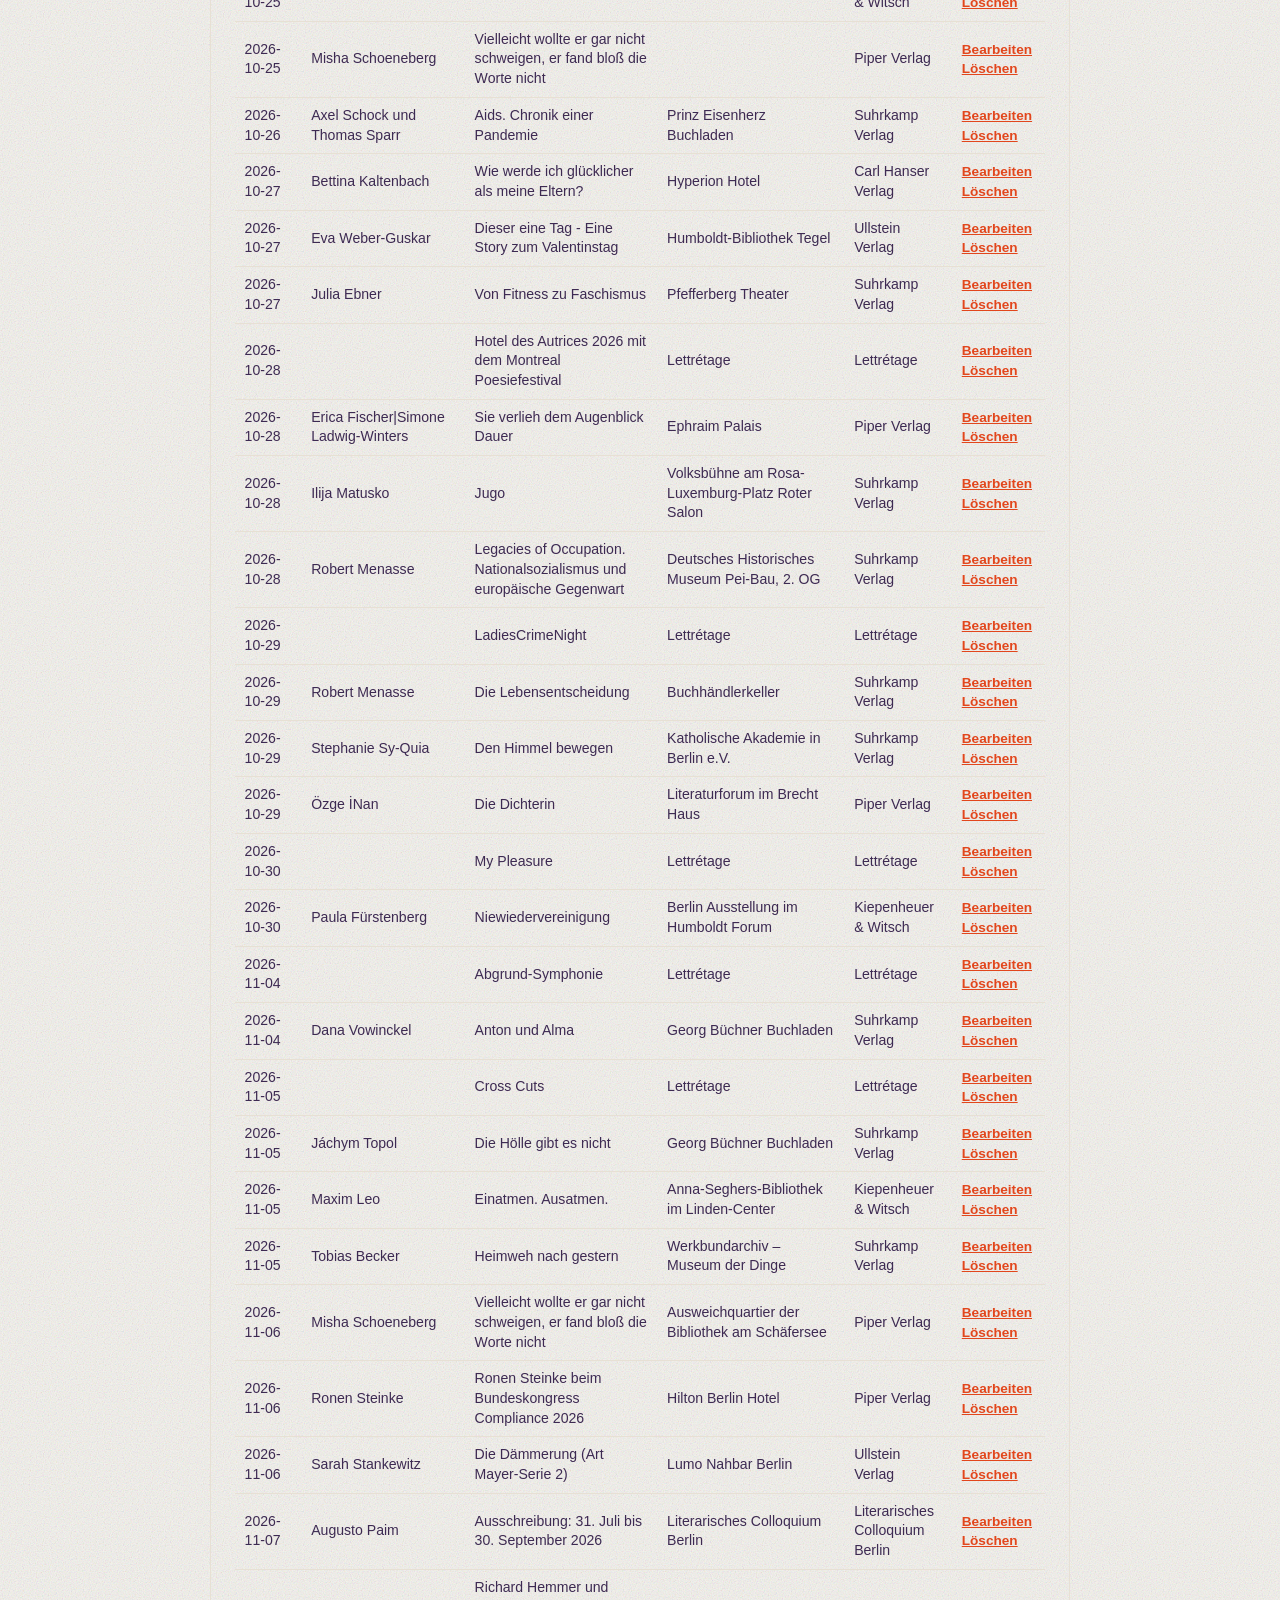
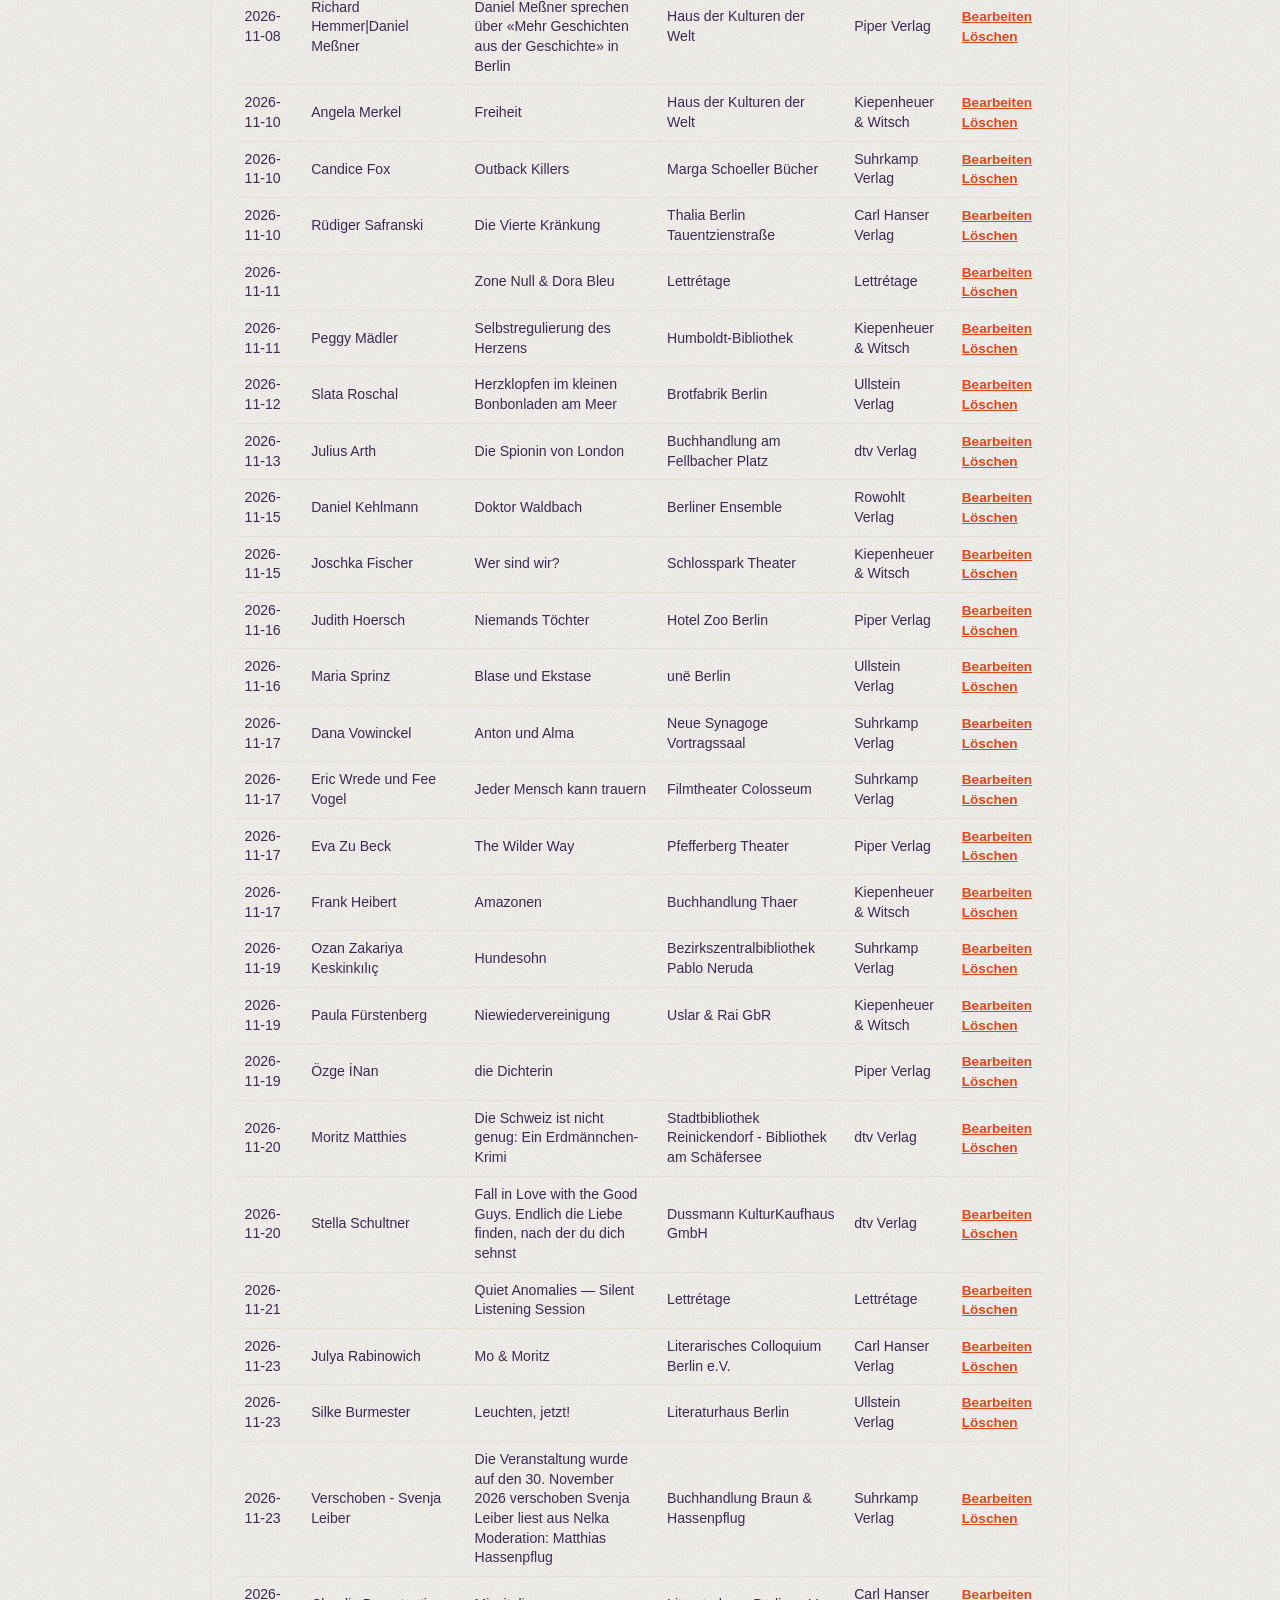
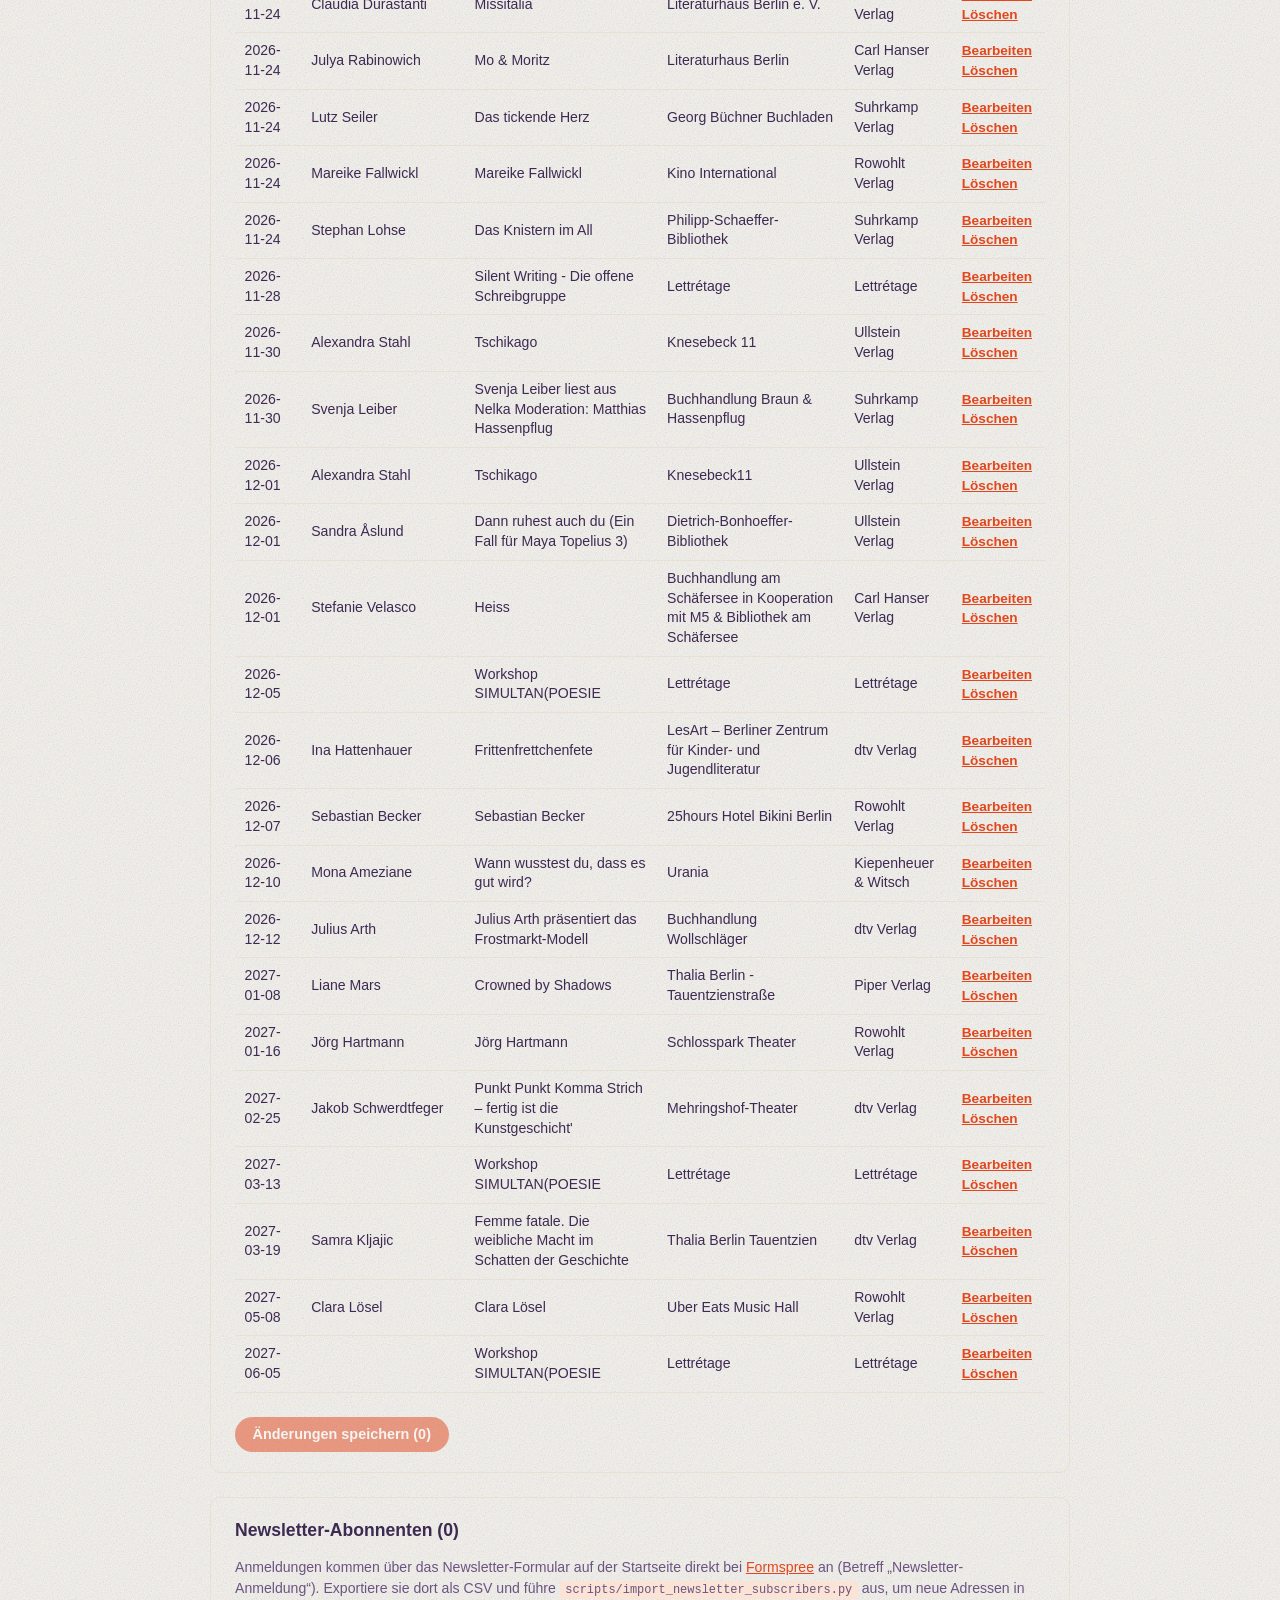
==== commit e9edc080: "Add a small hand-drawn illustration above the site title Three flat-style characters (matching the s" ====
--- a/web/admin.html
+++ b/web/admin.html
@@ -5,8 +5,8 @@
 <meta name="viewport" content="width=device-width, initial-scale=1.0">
 <meta name="robots" content="noindex, nofollow">
 <title>Admin · Laut vorlesen in Berlin</title>
-<link rel="stylesheet" href="style.css?v=34">
-<link rel="stylesheet" href="admin.css?v=34">
+<link rel="stylesheet" href="style.css?v=35">
+<link rel="stylesheet" href="admin.css?v=35">
 </head>
 <body class="admin-body">
   <header class="site-header">
@@ -138,6 +138,6 @@
     <p><a href="index.html">← Zurück zur Übersicht</a></p>
   </footer>
 
-  <script src="admin.js?v=34"></script>
+  <script src="admin.js?v=35"></script>
 </body>
 </html>
--- a/web/style.css
+++ b/web/style.css
@@ -57,6 +57,17 @@
   text-align: center;
 }
 
+/* Small illustration sitting above the title -- see web/index.html for the
+   actual artwork (three flat-style characters: glasses / a book / no
+   glasses), kept intentionally small so it reads as a little flourish
+   rather than a hero image. */
+.header-illustration {
+  display: block;
+  width: 150px;
+  height: 75px;
+  margin: 0 auto 0.75rem;
+}
+
 /* Sticky search + quick filters: slides out of view while scrolling down
    the list, and slides back in as soon as the user scrolls up even a
    little, without needing to scroll all the way back to the top. */
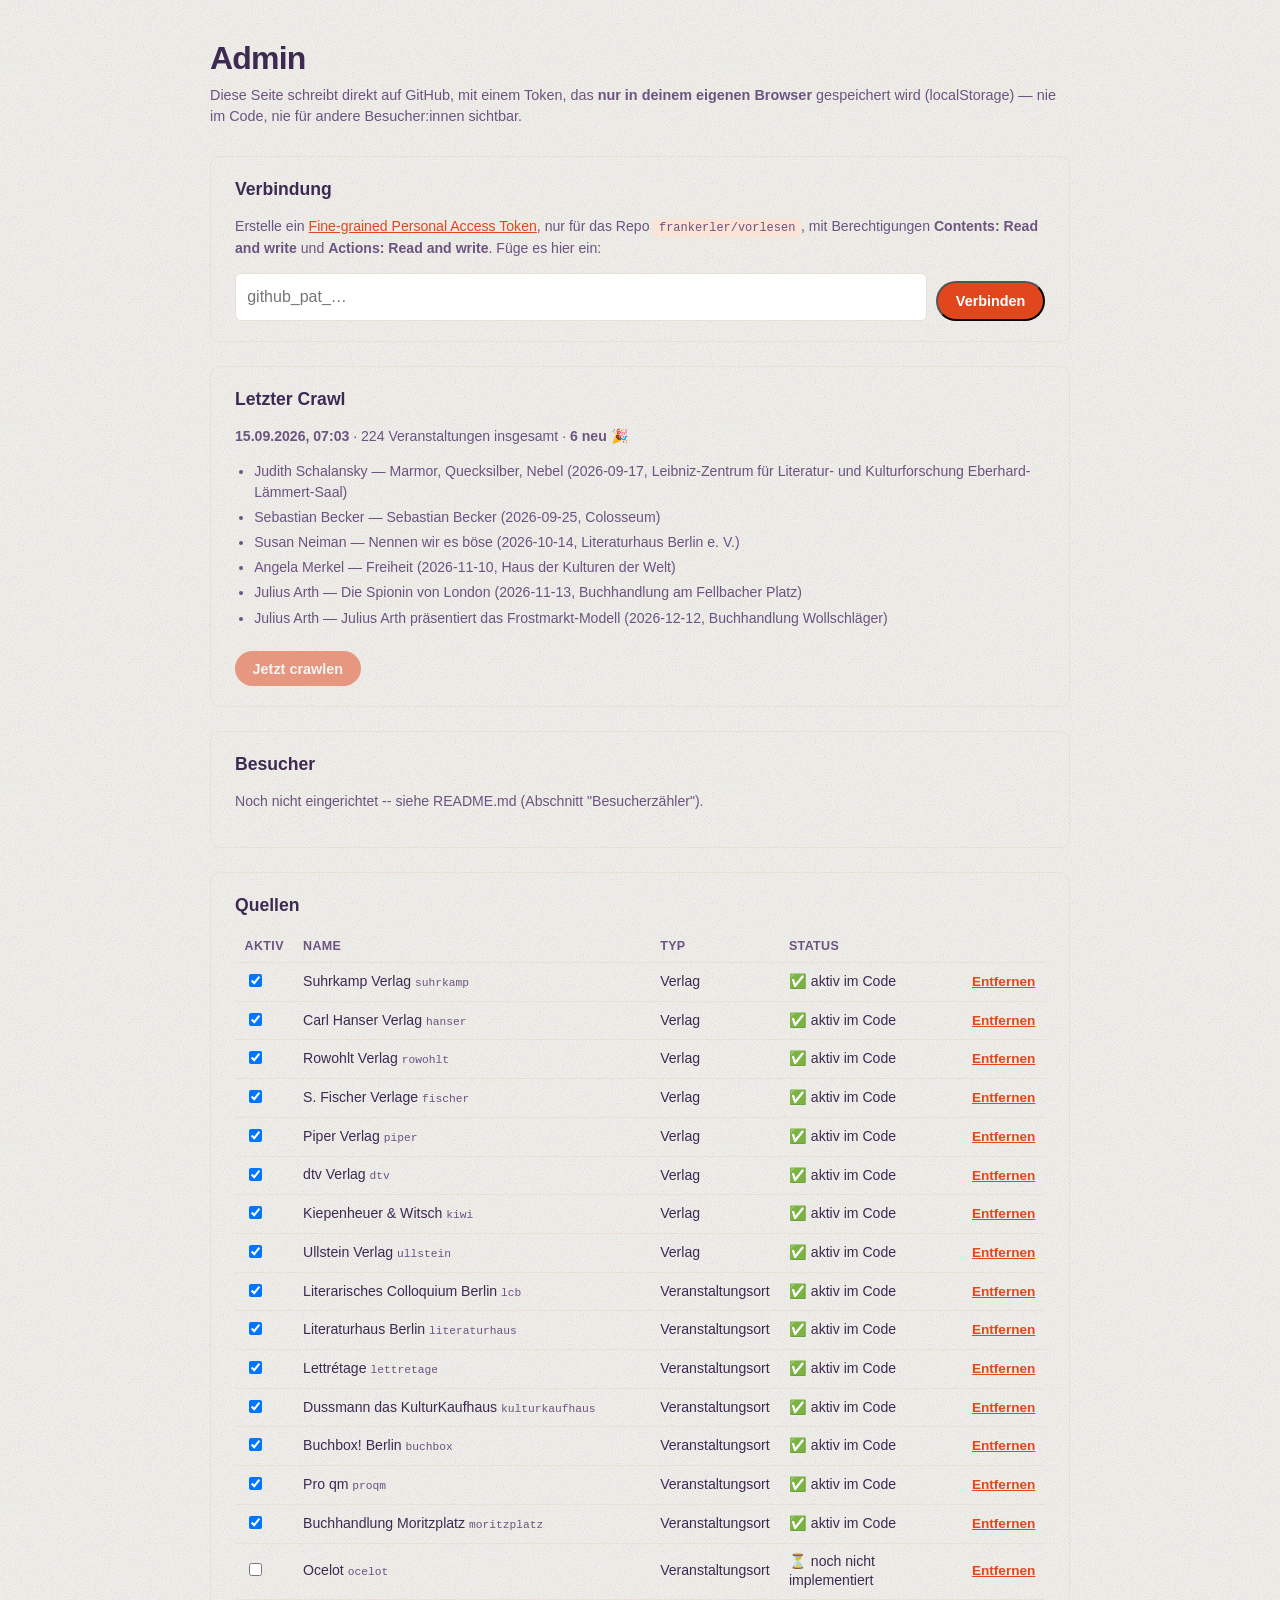
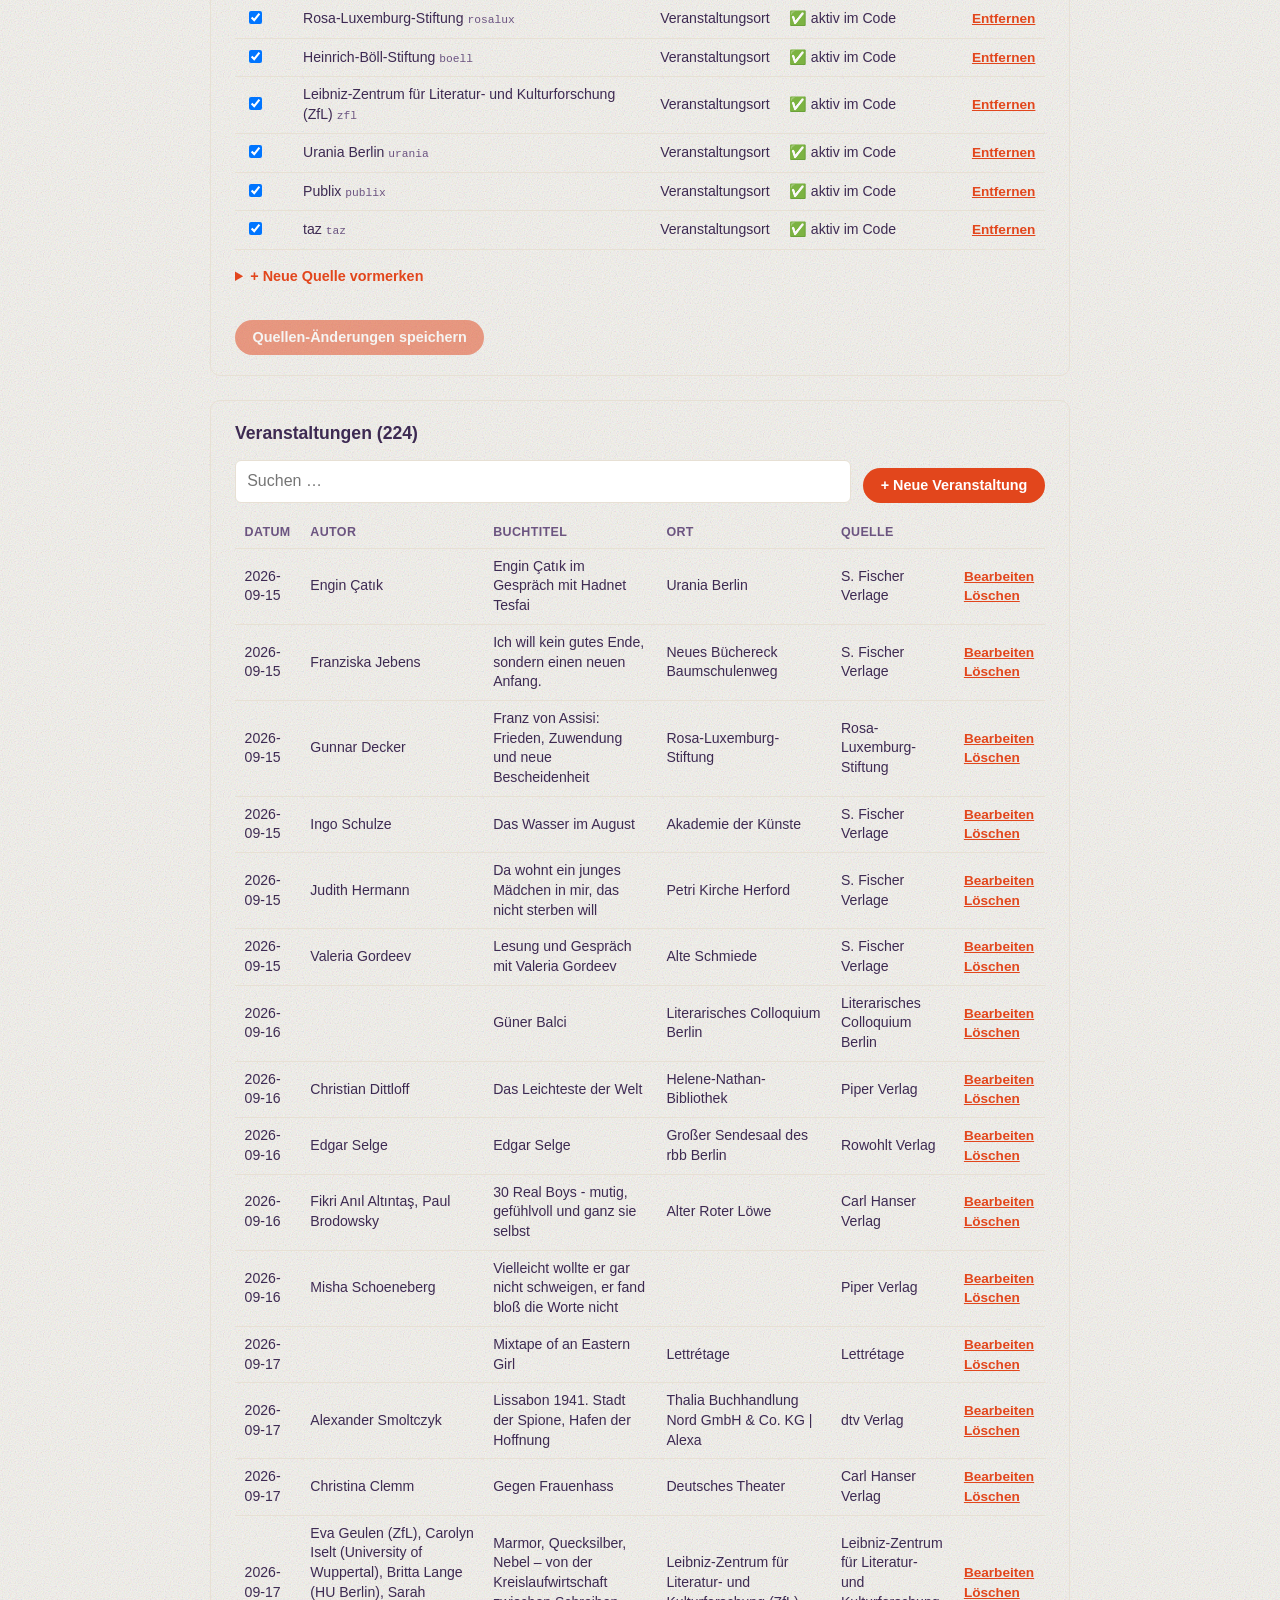
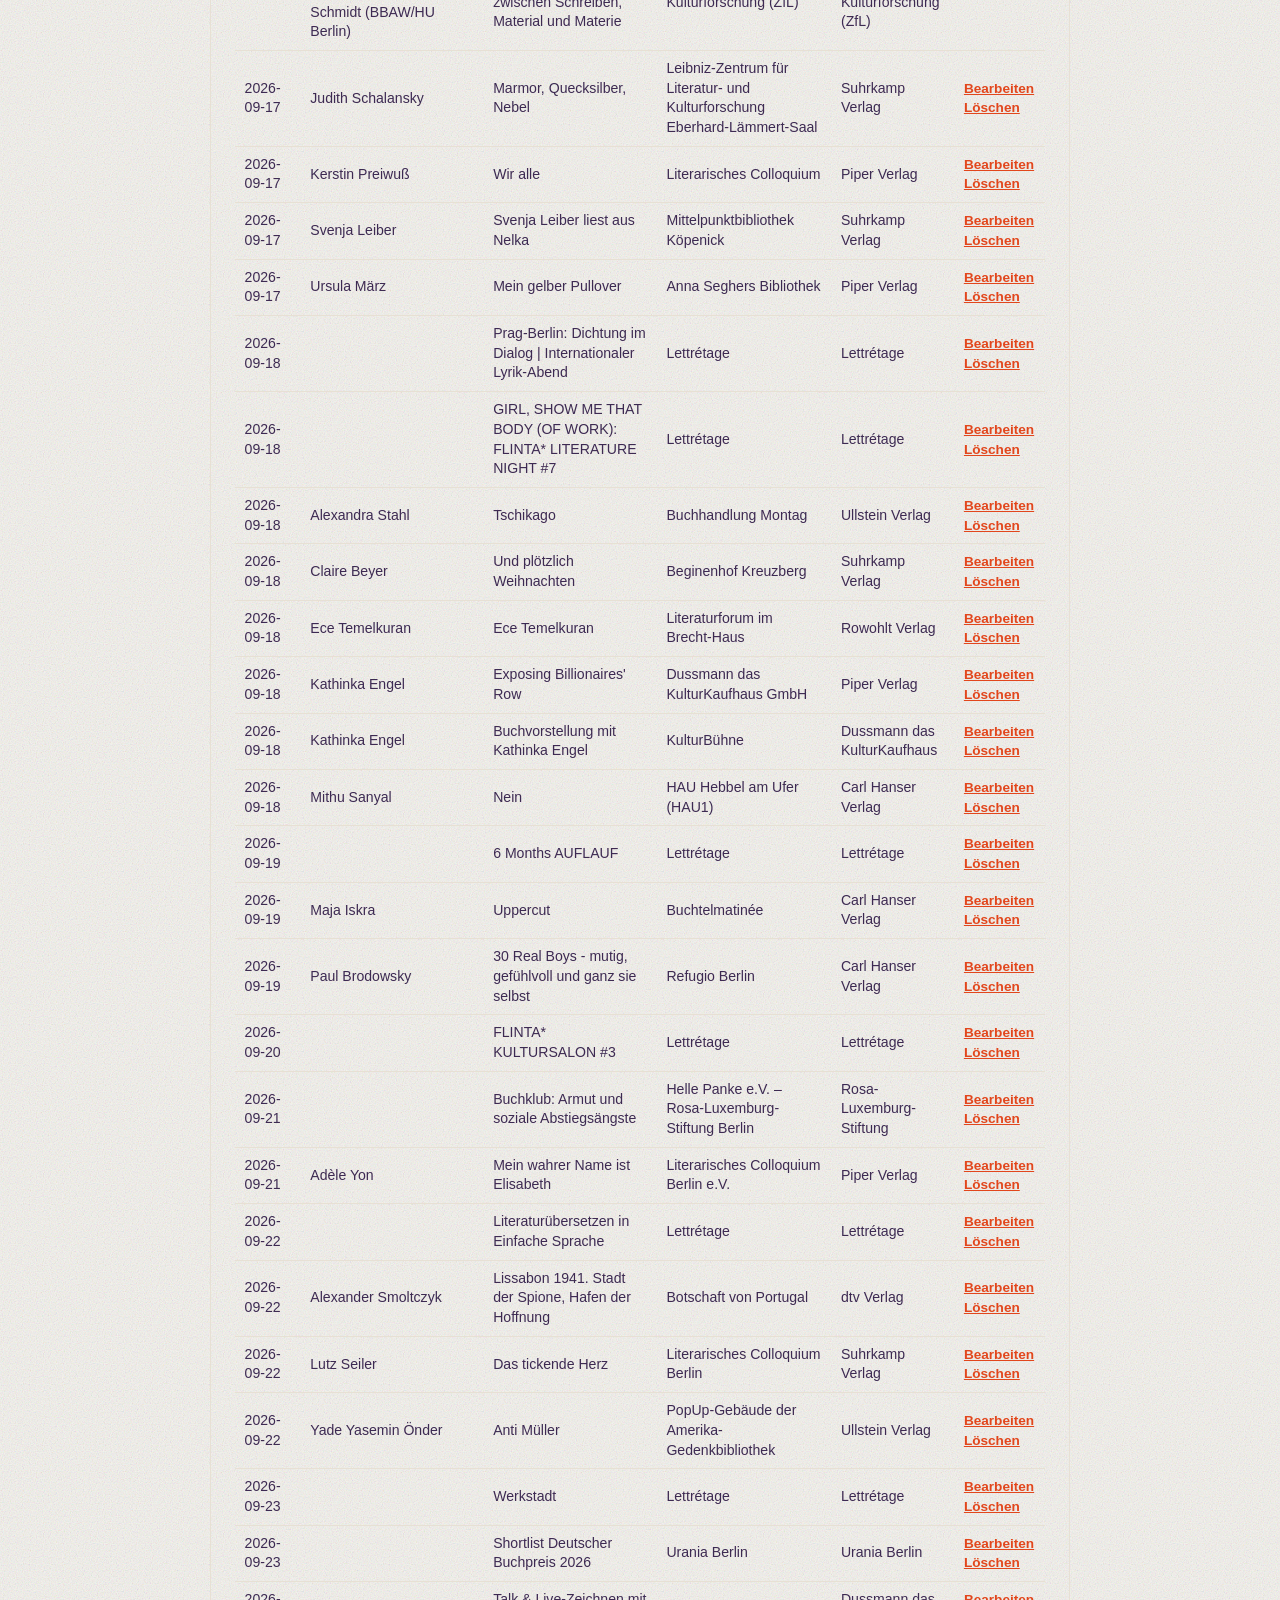
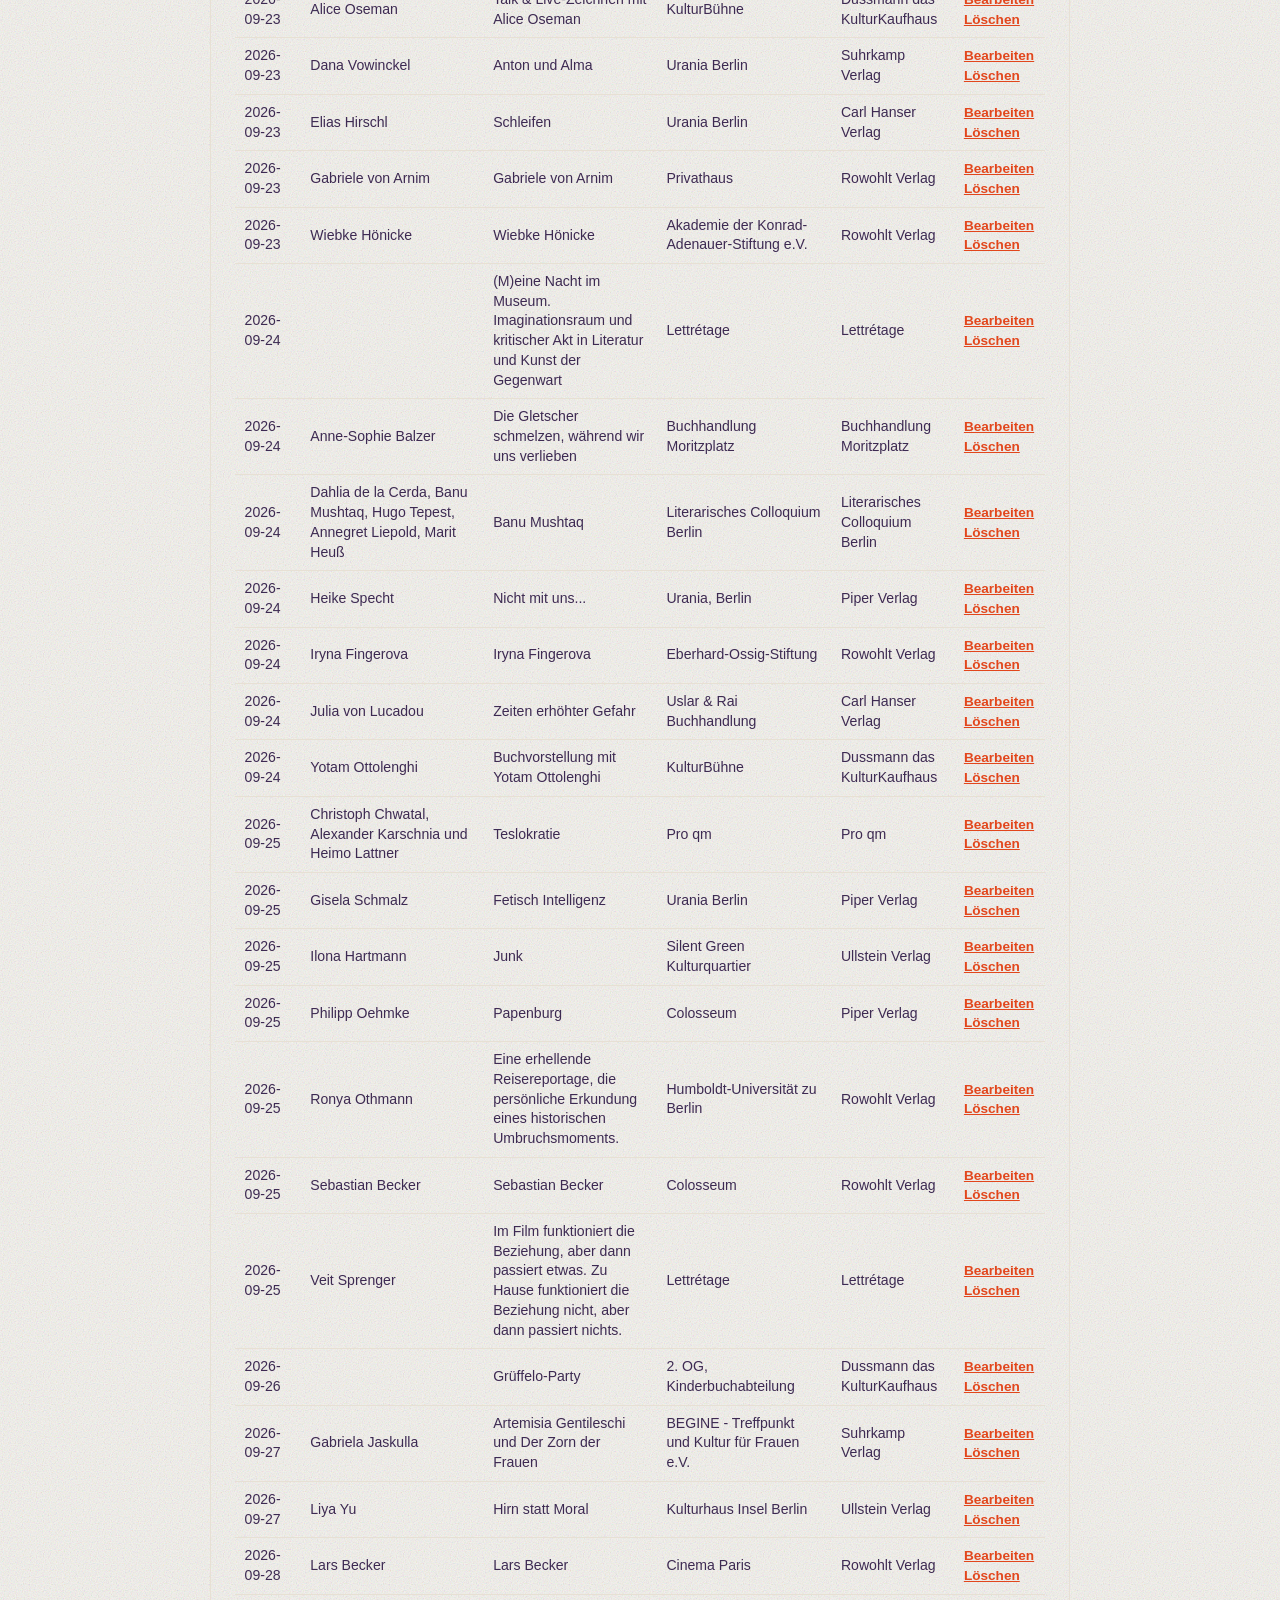
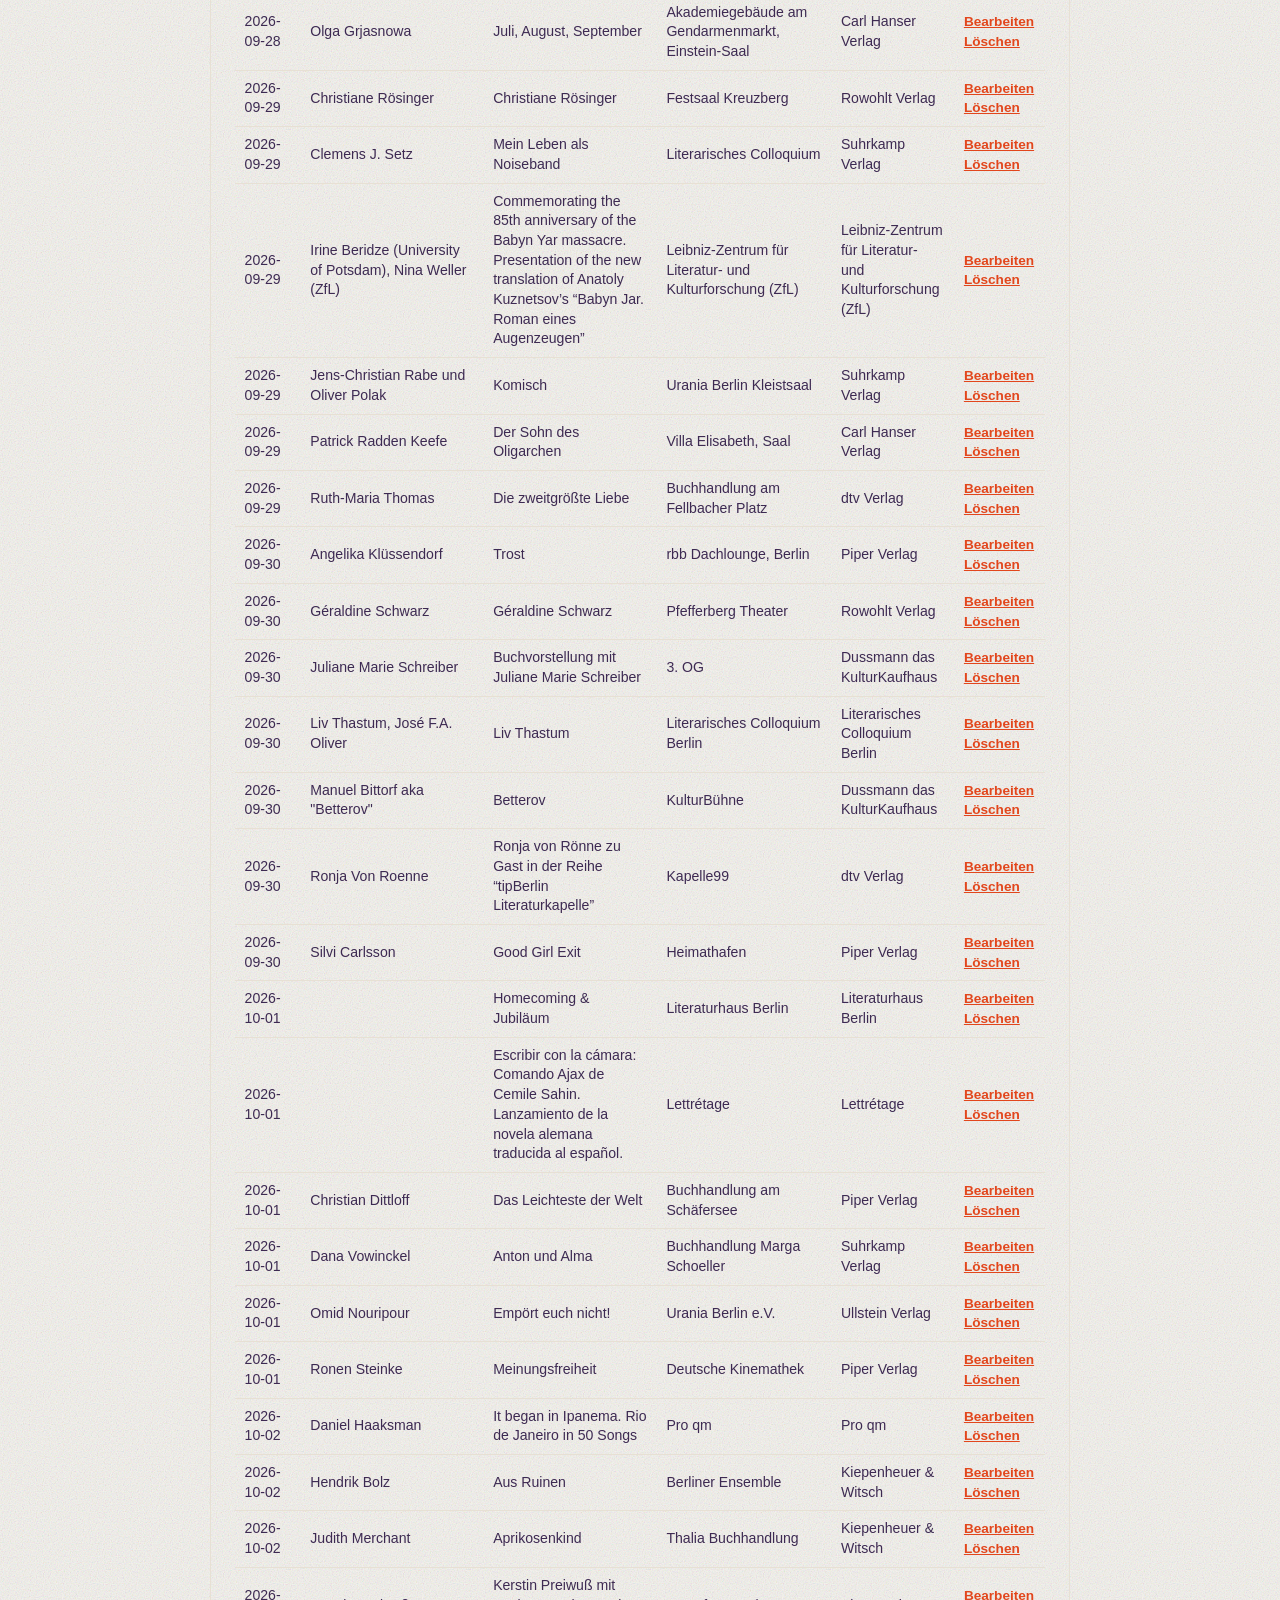
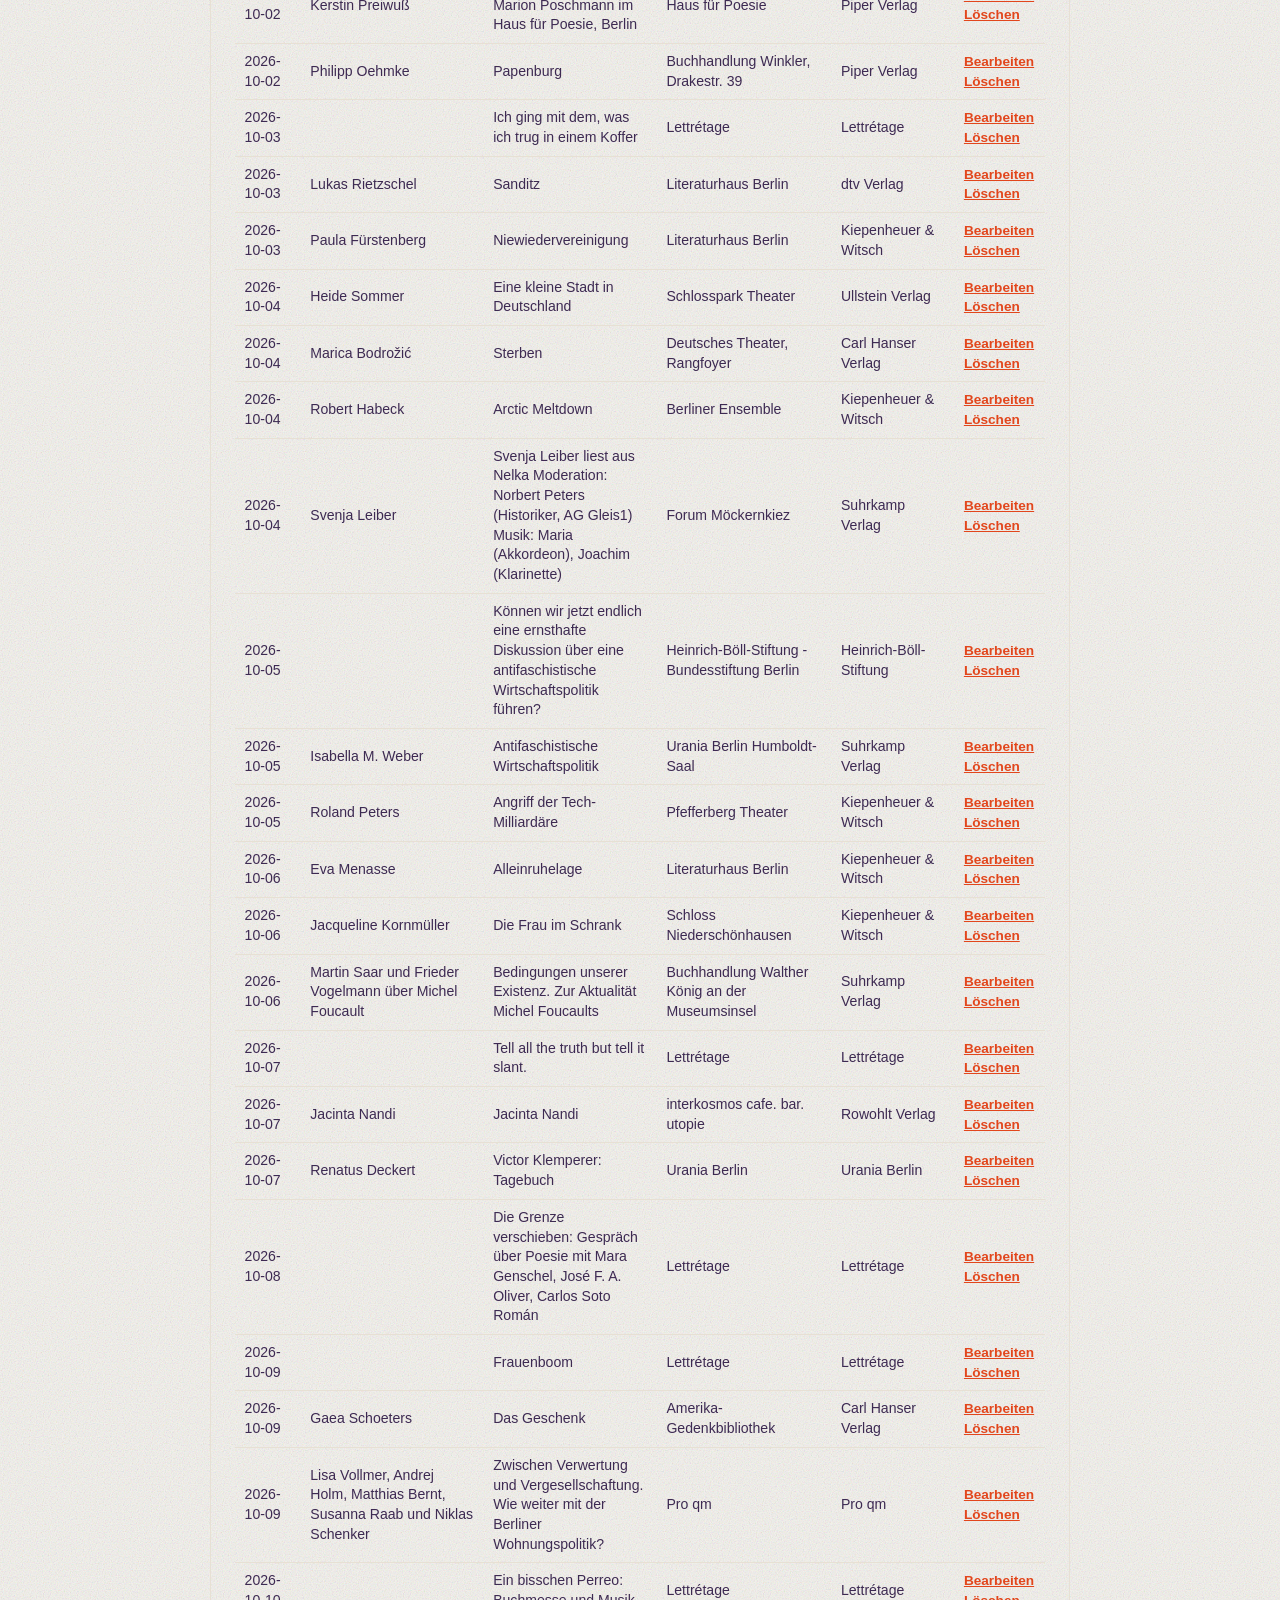
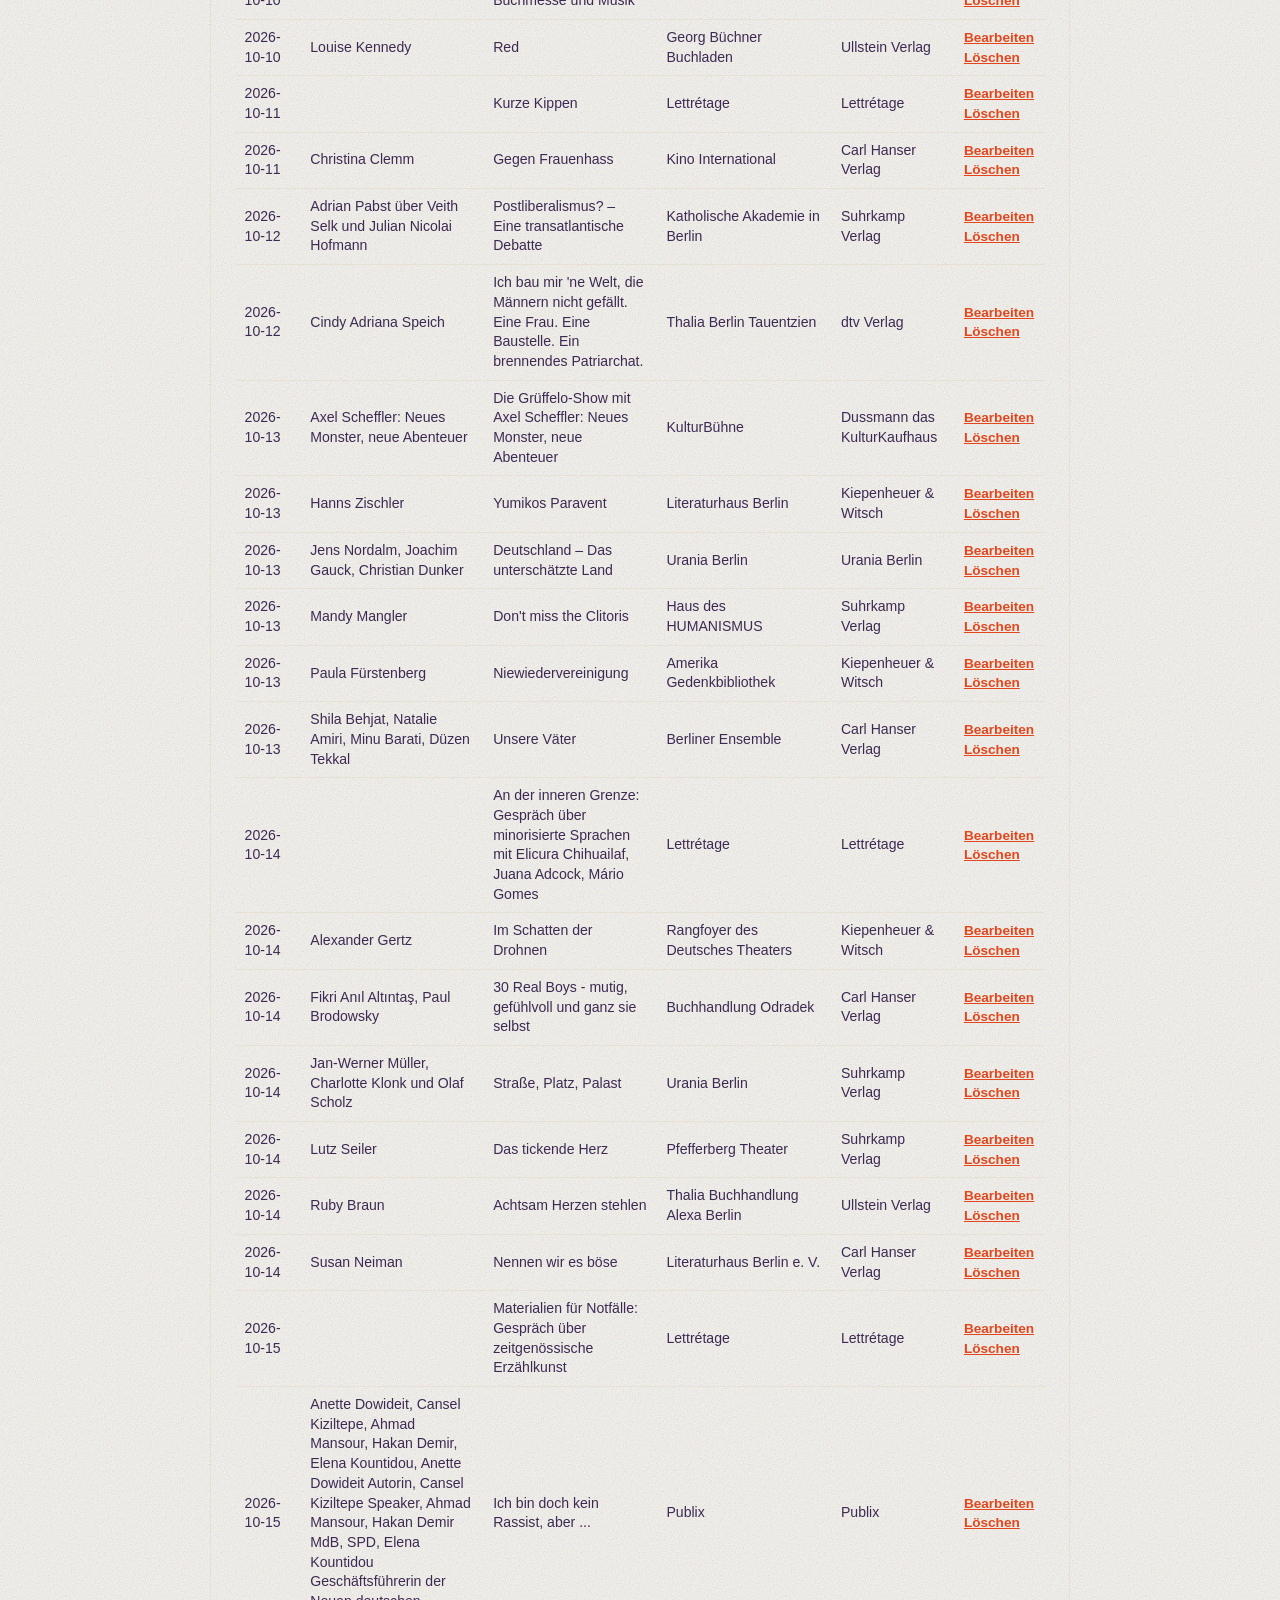
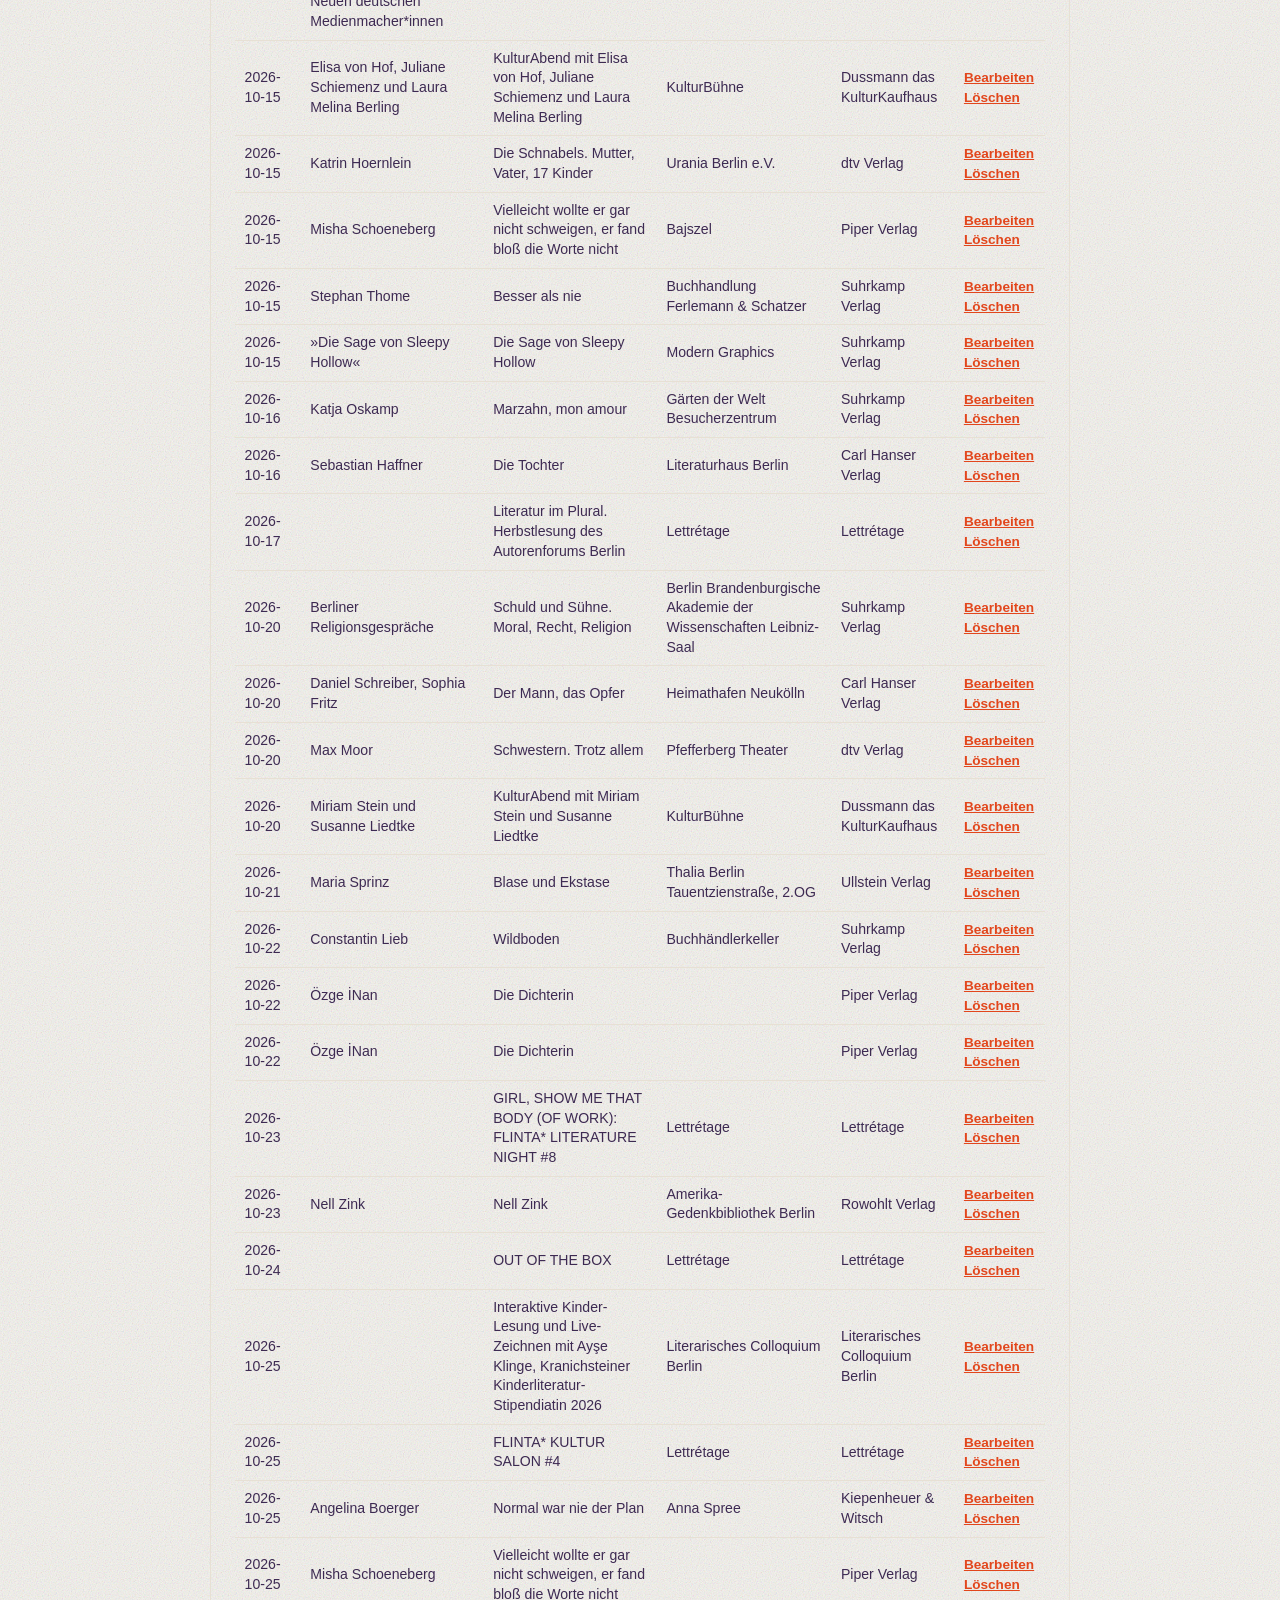
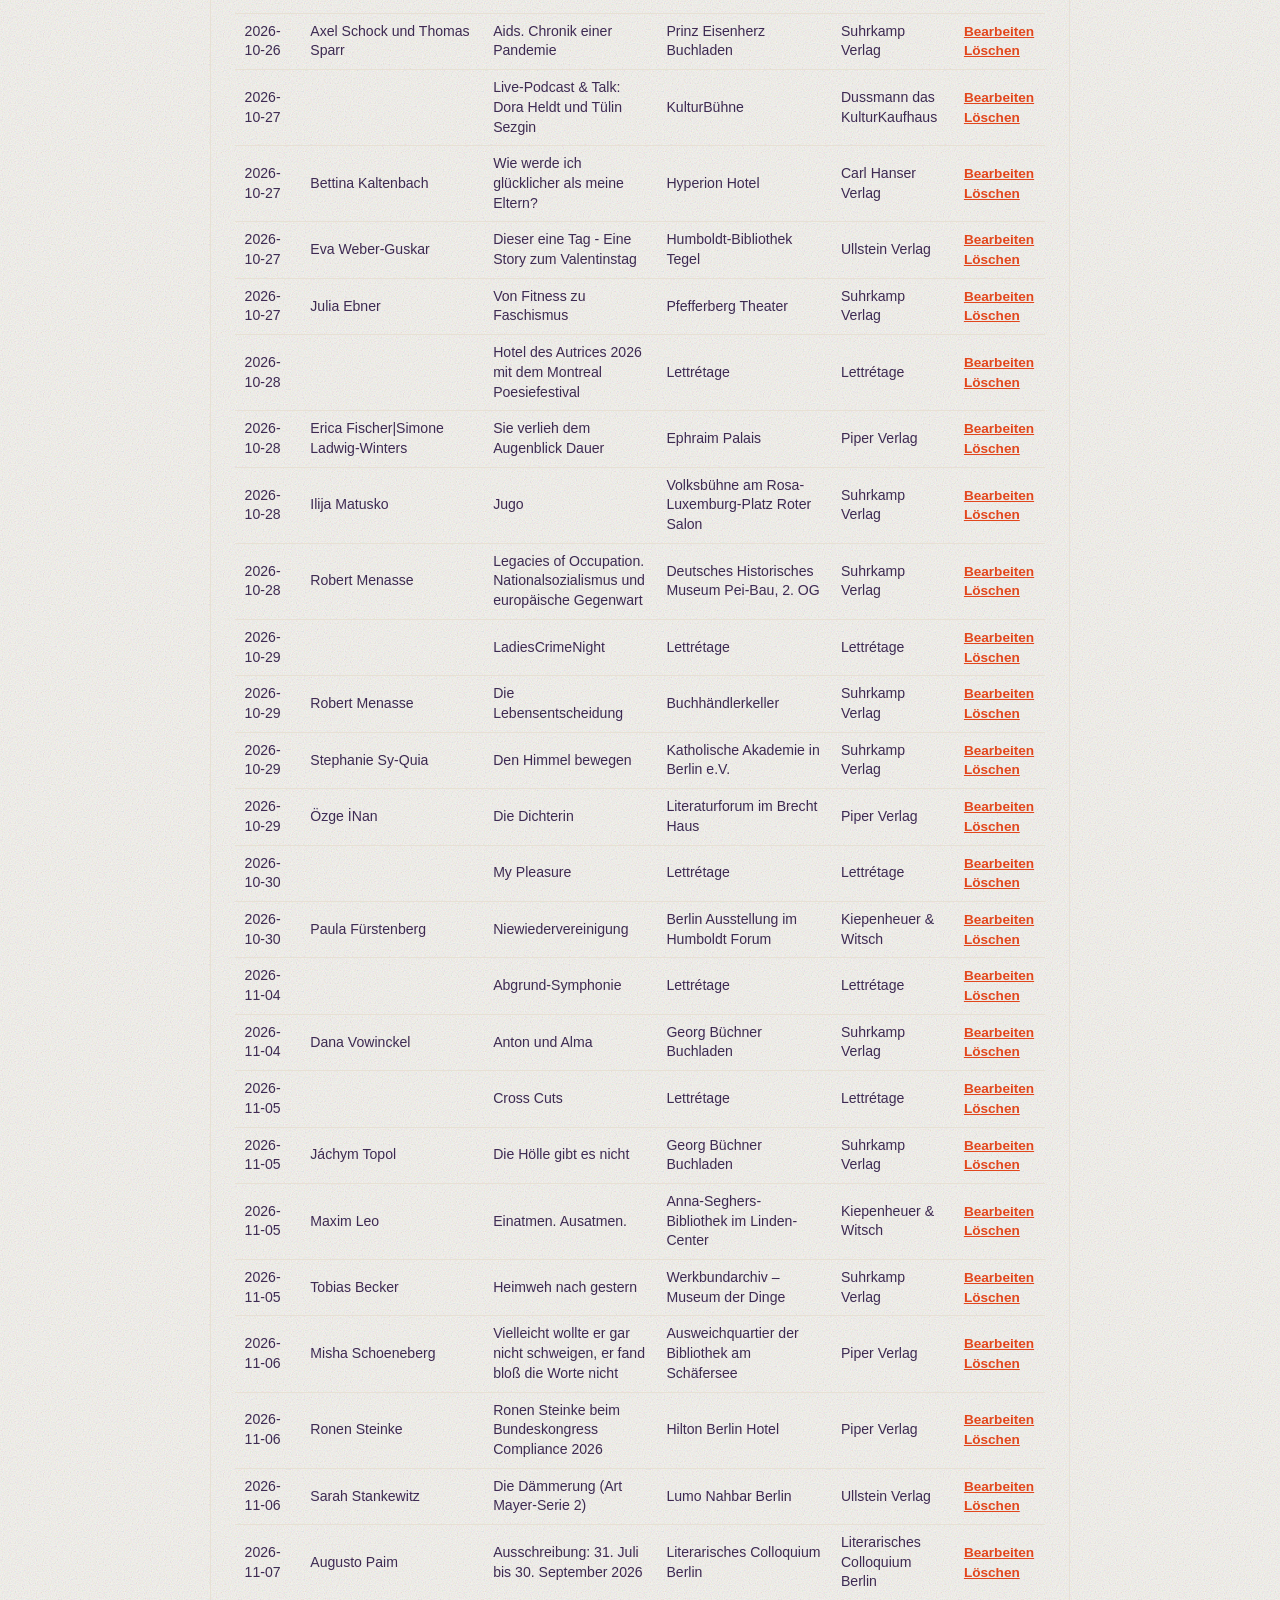
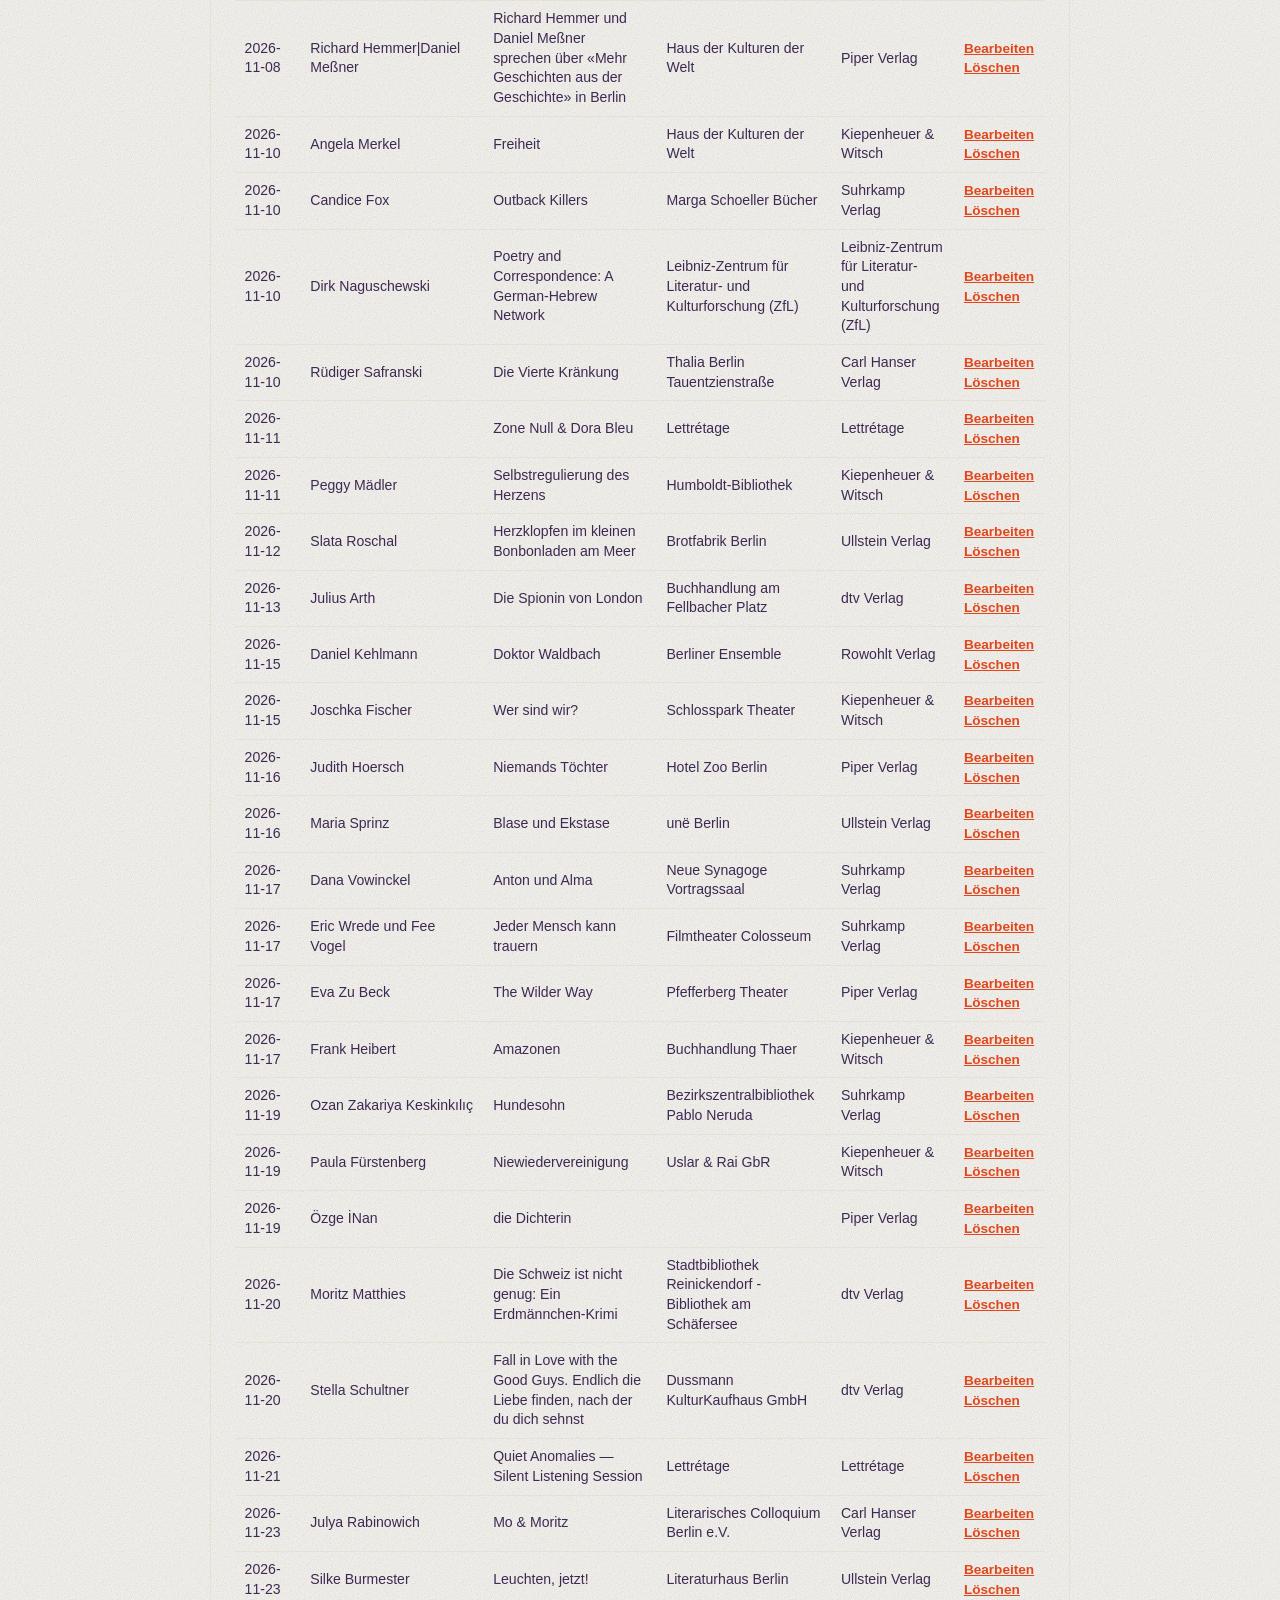
==== commit 5c5e50a1: "Remove the header illustration above the site title Removes the inline SVG (three flat-style charact" ====
--- a/web/admin.html
+++ b/web/admin.html
@@ -5,8 +5,8 @@
 <meta name="viewport" content="width=device-width, initial-scale=1.0">
 <meta name="robots" content="noindex, nofollow">
 <title>Admin · Laut vorlesen in Berlin</title>
-<link rel="stylesheet" href="style.css?v=35">
-<link rel="stylesheet" href="admin.css?v=35">
+<link rel="stylesheet" href="style.css?v=36">
+<link rel="stylesheet" href="admin.css?v=36">
 </head>
 <body class="admin-body">
   <header class="site-header">
@@ -138,6 +138,6 @@
     <p><a href="index.html">← Zurück zur Übersicht</a></p>
   </footer>
 
-  <script src="admin.js?v=35"></script>
+  <script src="admin.js?v=36"></script>
 </body>
 </html>
--- a/web/style.css
+++ b/web/style.css
@@ -57,17 +57,6 @@
   text-align: center;
 }
 
-/* Small illustration sitting above the title -- see web/index.html for the
-   actual artwork (three flat-style characters: glasses / a book / no
-   glasses), kept intentionally small so it reads as a little flourish
-   rather than a hero image. */
-.header-illustration {
-  display: block;
-  width: 150px;
-  height: 75px;
-  margin: 0 auto 0.75rem;
-}
-
 /* Sticky search + quick filters: slides out of view while scrolling down
    the list, and slides back in as soon as the user scrolls up even a
    little, without needing to scroll all the way back to the top. */
